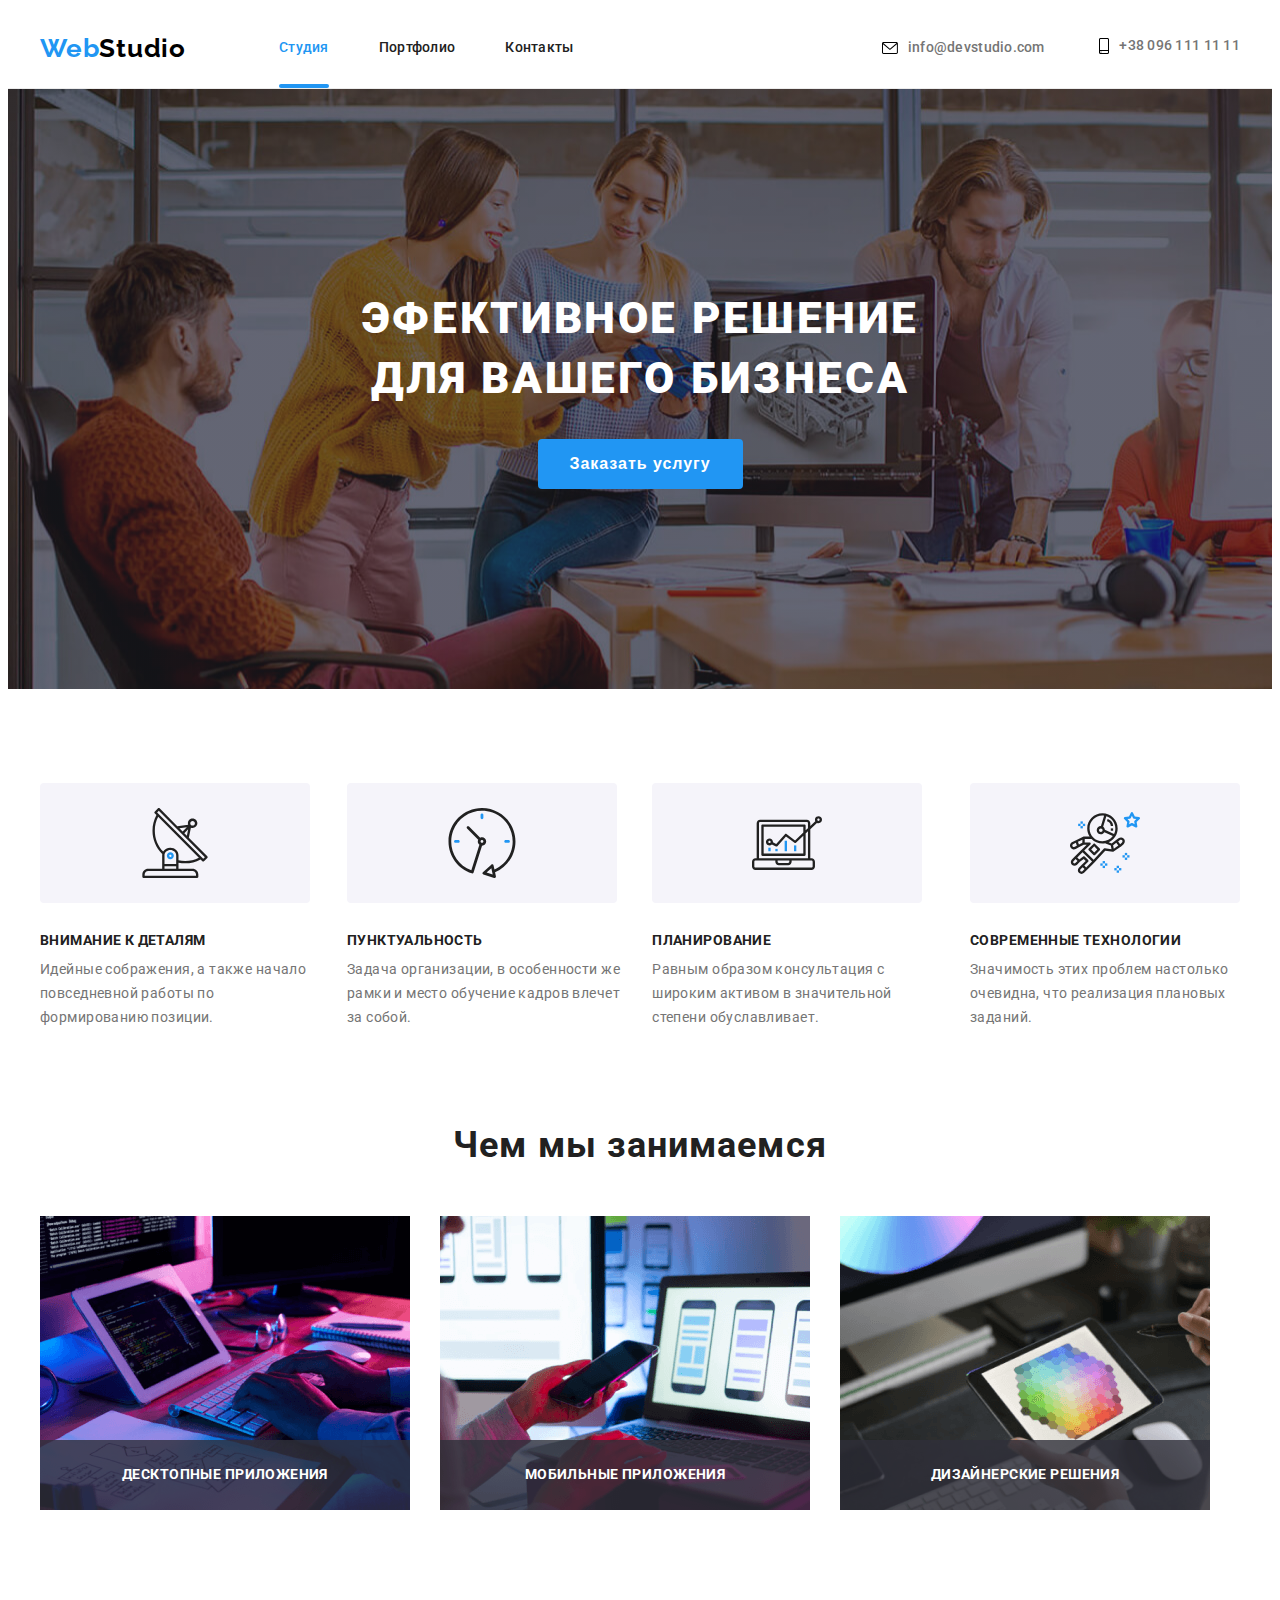
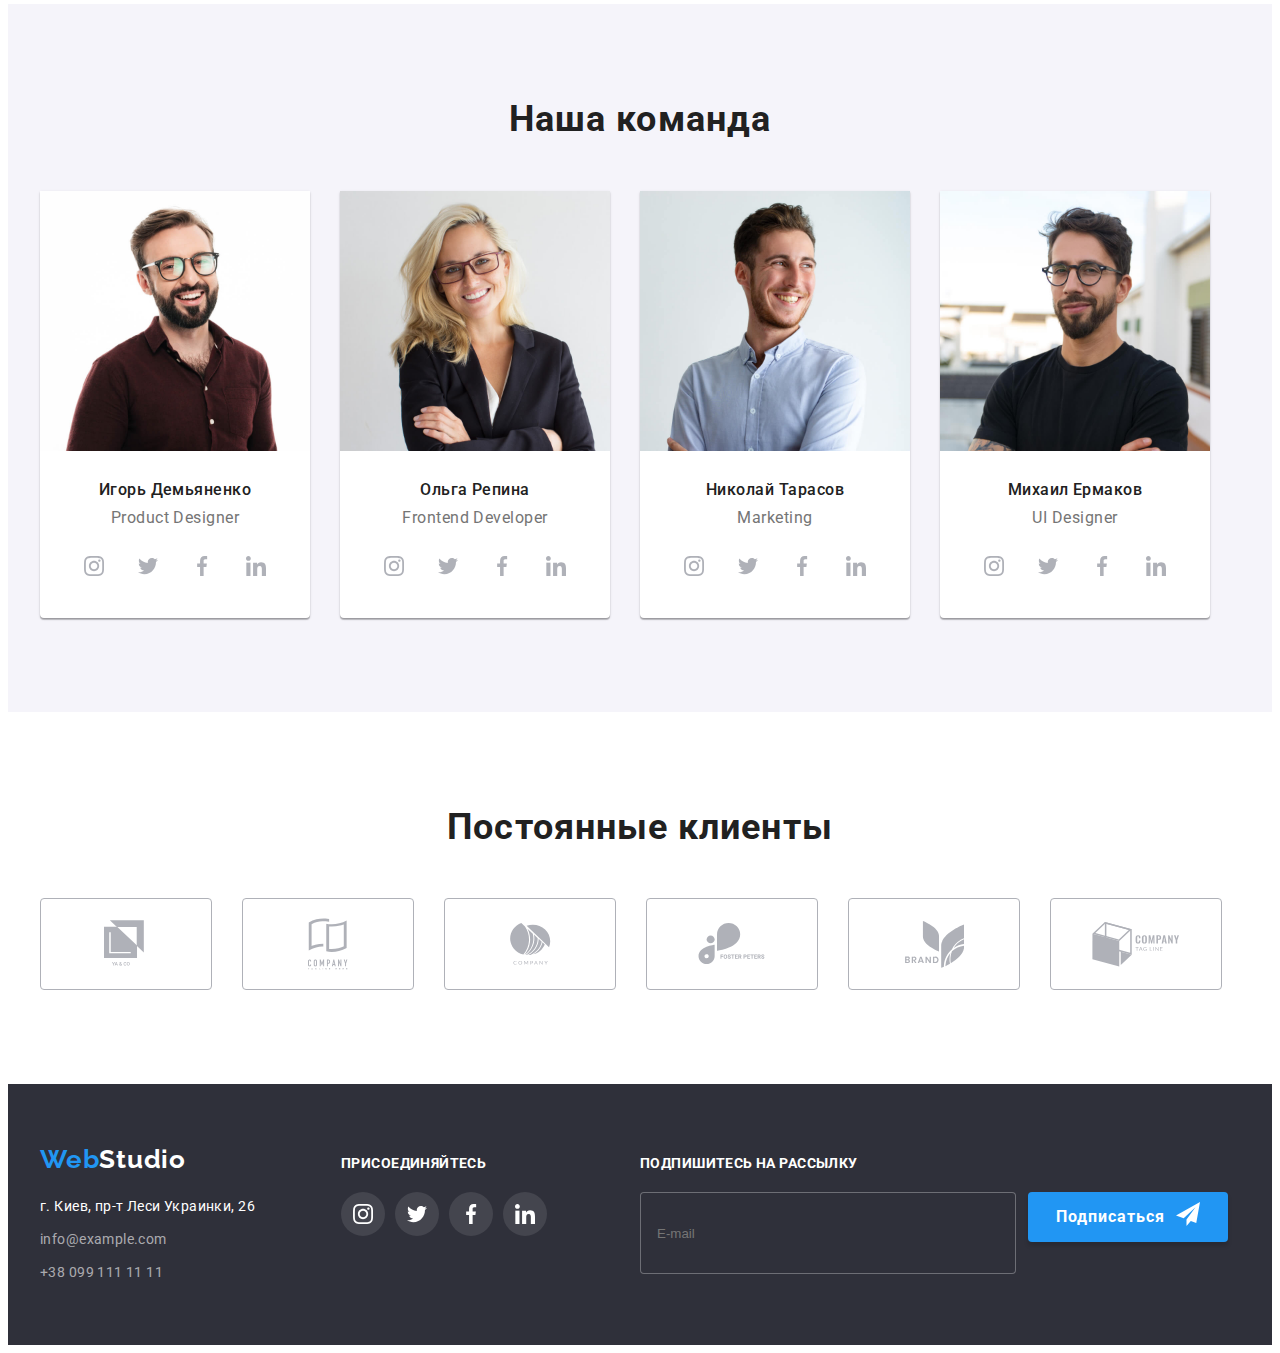
==== index.html @ 90d1495a "hw8" ====
<!DOCTYPE html>
<html lang="ru">
  <head>
    <meta charset="UTF-8" />
    <meta name="viewport" content="width=device-width, initial-scale=1.0" />
    <title>Студия</title>
    <link rel="preconnect" href="https://fonts.gstatic.com" />
    <link
      href="https://fonts.googleapis.com/css2?family=Raleway:wght@700&family=Roboto:wght@400;500;700;900&display=swap"
      rel="stylesheet"
    />
    <link
      rel="stylesheet"
      href="https://cdnjs.cloudflare.com/ajax/libs/modern-normalize/1.0.0/modern-normalize.min.css"
      integrity="sha512-ISS7cAi1PEhQ8jnbJpJZMd29NlhNj4AWYyLOSp2CE/CsHxTCu+r+t0D2yoJudVrd0/8fTVPUVDzY5Tvli75u/g=="
      crossorigin="anonymous"
    />
    <link rel="stylesheet" href="./css/main.min.css" />
  </head>

  <body>
    <!--HEDER-->
    <header class="header">
      <div class="container">
        <nav class="nav">
          <a class="logo link" href="/">
            <span class="logo__title">Web</span>Studio
          </a>
          <ul class="nav__list list">
            <li class="nav__list-item">
              <a class="nav__list-link link current" href="./index.html">
                Студия
              </a>
            </li>
            <li class="nav__list-item">
              <a class="nav__list-link link" href="./portfolio.html">
                Портфолио
              </a>
            </li>
            <li class="nav__list-item">
              <a class="nav__list-link link" href="#"> Контакты </a>
            </li>
          </ul>
          <address class="header__address address">
            <a
              class="header__address-mail link"
              href="mailto:info@devstudio.com"
            >
              <svg class="header__address-mail-icon">
                <use href="./images/sprite.svg#icon-mail"></use>
              </svg>
              info@devstudio.com
            </a>
            <a class="header__address-tel link" href="tel:+380961111111">
              <svg class="header__address-tel-icon">
                <use href="./images/sprite.svg#icon-phone"></use>
              </svg>
              +38 096 111 11 11
            </a>
          </address>
        </nav>
      </div>
    </header>
    <main>
      <!-- HERO -->
      <section class="hero">
        <div class="container">
          <h1 class="hero__title">
            Эфективное решение <br />
            для вашего бизнеса
          </h1>
          <button class="hero__button" type="button" data-modal-open>
            Заказать услугу
          </button>
        </div>
      </section>
      <!-- Features -->
      <section class="features section">
        <div class="container">
          <h2 class="visually-hidden">Особенности</h2>
          <ul class="features__list">
            <li class="features__list-item list">
              <div class="features__block">
                <svg class="features__icon">
                  <use href="./images/sprite.svg#icon-antenna"></use>
                </svg>
              </div>
              <h3 class="features__title title">Внимание к деталям</h3>
              <p class="features__description">
                Идейные сображения, а также начало повседневной работы по
                формированию позиции.
              </p>
            </li>
            <li class="features__list-item list">
              <div class="features__block">
                <svg class="features__icon">
                  <use href="./images/sprite.svg#icon-clock"></use>
                </svg>
              </div>
              <h3 class="features__title title">Пунктуальность</h3>
              <p class="features__description">
                Задача организации, в особенности же рамки и место обучение
                кадров влечет за собой.
              </p>
            </li>
            <li class="features__list-item list">
              <div class="features__block">
                <svg class="features__icon">
                  <use href="./images/sprite.svg#icon-diagram"></use>
                </svg>
              </div>
              <h3 class="features__title title">Планирование</h3>
              <p class="features__description">
                Равным образом консультация с широким активом в значительной
                степени обуславливает.
              </p>
            </li>
            <li class="features__list-item list">
              <div class="features__block">
                <svg class="features__icon">
                  <use href="./images/sprite.svg#icon-astronaut"></use>
                </svg>
              </div>
              <h3 class="features__title title">Современные технологии</h3>
              <p class="features__description">
                Значимость этих проблем настолько очевидна, что реализация
                плановых заданий.
              </p>
            </li>
          </ul>
        </div>
      </section>
      <!-- About -->
      <section class="about">
        <div class="container">
          <h2 class="about__title">Чем мы занимаемся</h2>
          <ul class="about__list">
            <li class="about__list-item list">
              <img
                class="about__item-img"
                src="./images/img-1.png"
                alt="набирает текст руками"
                width="370"
                height="294"
              />
              <div class="about__thumb">
                <p class="about__title-thumb">Десктопные приложения</p>
              </div>
            </li>
            <li class="about__list-item list">
              <img
                class="about__item-img"
                src="./images/img-2.png"
                alt="использует телефон и ноутбук"
                width="370"
                height="294"
              />
              <div class="about__thumb">
                <p class="about__title-thumb">Мобильные приложения</p>
              </div>
            </li>
            <li class="about__list-item list">
              <img
                class="about__item-img"
                src="./images/img-3.png"
                alt="использует планшет"
                width="370"
                height="294"
              />
              <div class="about__thumb">
                <p class="about__title-thumb">Дизайнерские решения</p>
              </div>
            </li>
          </ul>
        </div>
      </section>
      <!-- Team-->
      <section class="team section">
        <div class="container">
          <h2 class="team__title">Наша команда</h2>
          <ul class="team__list">
            <li class="team__list-item list">
              <img
                class="team__item-photo"
                src="./images/img_1.jpg"
                alt="фото Игоря"
                width="270"
                height="260"
              />
              <h3 class="team__subject-name">Игорь Демьяненко</h3>
              <p class="team__desc-prof">Product Designer</p>
              <div class="team__social-list">
                <a href="" class="team__social-link">
                  <svg class="team__social-icon">
                    <use href="./images/sprite.svg#icon-instagram"></use>
                  </svg>
                </a>
                <a href="/" class="team__social-link">
                  <svg class="team__social-icon">
                    <use href="./images/sprite.svg#icon-twitter-1"></use>
                  </svg>
                </a>
                <a href="/" class="team__social-link">
                  <svg class="team__social-icon">
                    <use href="./images/sprite.svg#icon-facebook"></use>
                  </svg>
                </a>
                <a href="/" class="team__social-link">
                  <svg class="team__social-icon">
                    <use href="./images/sprite.svg#icon-linkedin"></use>
                  </svg>
                </a>
              </div>
            </li>
            <li class="team__list-item list">
              <img
                class="team__item-photo"
                src="./images/img_2.jpg"
                alt="фото Ольги"
                width="270"
                height="260"
              />
              <h3 class="team__subject-name">Ольга Репина</h3>
              <p class="team__desc-prof">Frontend Developer</p>
              <div class="team__social-list">
                <a href="" class="team__social-link">
                  <svg class="team__social-icon">
                    <use href="./images/sprite.svg#icon-instagram"></use>
                  </svg>
                </a>
                <a href="/" class="team__social-link">
                  <svg class="team__social-icon">
                    <use href="./images/sprite.svg#icon-twitter-1"></use>
                  </svg>
                </a>
                <a href="/" class="team__social-link">
                  <svg class="team__social-icon">
                    <use href="./images/sprite.svg#icon-facebook"></use>
                  </svg>
                </a>
                <a href="/" class="team__social-link">
                  <svg class="team__social-icon">
                    <use href="./images/sprite.svg#icon-linkedin"></use>
                  </svg>
                </a>
              </div>
            </li>
            <li class="team__list-item list">
              <img
                class="team__item-photo"
                src="./images/img_3.jpg"
                alt="фото Николая"
                width="270"
                height="260"
              />
              <h3 class="team__subject-name">Николай Тарасов</h3>
              <p class="team__desc-prof">Marketing</p>
              <div class="team__social-list">
                <a href="" class="team__social-link">
                  <svg class="team__social-icon">
                    <use href="./images/sprite.svg#icon-instagram"></use>
                  </svg>
                </a>
                <a href="/" class="team__social-link">
                  <svg class="team__social-icon">
                    <use href="./images/sprite.svg#icon-twitter-1"></use>
                  </svg>
                </a>
                <a href="/" class="team__social-link">
                  <svg class="team__social-icon">
                    <use href="./images/sprite.svg#icon-facebook"></use>
                  </svg>
                </a>
                <a href="/" class="team__social-link">
                  <svg class="team__social-icon">
                    <use href="./images/sprite.svg#icon-linkedin"></use>
                  </svg>
                </a>
              </div>
            </li>
            <li class="team__list-item list">
              <img
                class="team__item-photo"
                src="./images/img_4.jpg"
                alt="фото Михаила"
                width="270"
                height="260"
              />
              <h3 class="team__subject-name">Михаил Ермаков</h3>
              <p class="team__desc-prof">UI Designer</p>
              <div class="team__social-list">
                <a href="" class="team__social-link">
                  <svg class="team__social-icon">
                    <use href="./images/sprite.svg#icon-instagram"></use>
                  </svg>
                </a>
                <a href="/" class="team__social-link">
                  <svg class="team__social-icon">
                    <use href="./images/sprite.svg#icon-twitter-1"></use>
                  </svg>
                </a>
                <a href="/" class="team__social-link">
                  <svg class="team__social-icon">
                    <use href="./images/sprite.svg#icon-facebook"></use>
                  </svg>
                </a>
                <a href="/" class="team__social-link">
                  <svg class="team__social-icon">
                    <use href="./images/sprite.svg#icon-linkedin"></use>
                  </svg>
                </a>
              </div>
            </li>
          </ul>
        </div>
      </section>
      <section class="clients section">
        <div class="container">
          <h2 class="clients__title">Постоянные клиенты</h2>
          <ul class="clients__list list">
            <li class="clients__list-item">
              <a href="" class="clients__item-link">
                <svg class="clients__item-icon" width="44" height="49">
                  <use href="./images/sprite.svg#icon-logo1"></use>
                </svg>
              </a>
            </li>
            <li class="clients__list-item">
              <a href="" class="clients__item-link">
                <svg class="clients__item-icon" width="40" height="52">
                  <use href="./images/sprite.svg#icon-logo2"></use>
                </svg>
              </a>
            </li>
            <li class="clients__list-item">
              <a href="" class="clients__item-link">
                <svg class="clients__item-icon" width="41" height="42">
                  <use href="./images/sprite.svg#icon-logo3"></use>
                </svg>
              </a>
            </li>
            <li class="clients__list-item">
              <a href="" class="clients__item-link">
                <svg class="clients__item-icon" width="68" height="42">
                  <use href="./images/sprite.svg#icon-logo4"></use>
                </svg>
              </a>
            </li>
            <li class="clients__list-item">
              <a href="" class="clients__item-link">
                <svg class="clients__item-icon" width="59" height="47">
                  <use href="./images/sprite.svg#icon-logo5"></use>
                </svg>
              </a>
            </li>
            <li class="clients__list-item">
              <a href="" class="clients__item-link">
                <svg class="clients__item-icon" width="88" height="45">
                  <use href="./images/sprite.svg#icon-logo6"></use>
                </svg>
              </a>
            </li>
          </ul>
        </div>
      </section>
    </main>
    <!-- Подвал -->
    <footer class="footer">
      <div class="footer__box container">
        <ul class="footer__items list">
          <li class="footer__list-logo">
            <a class="footer__logo link" href="/">
              <span class="logo__title">Web</span
              ><span class="logo__page-footer">Studio</span>
            </a>
          </li>
          <li class="footer__list-item">
            <a
              class="footer__list-link link"
              href="https://goo.gl/maps/4xC9B9E7DNerQpAo9"
              >г. Киев, пр-т Леси Украинки, 26</a
            >
          </li>
          <li class="footer__list-item">
            <a class="footer__link link" href="mailto:info@example.com">
              info@example.com
            </a>
          </li>
          <li class="footer__list-item">
            <a class="footer__link link" href="tel:+380991111111">
              +38 099 111 11 11
            </a>
          </li>
        </ul>
        <div class="footer__box--right">
          <b class="footer__title">Присоединяйтесь</b>
          <ul class="footer__social-list list">
            <li class="footer__social-item">
              <a href="" class="footer__social-link">
                <svg class="footer__social-icon">
                  <use href="./images/sprite.svg#icon-instagram"></use>
                </svg>
              </a>
            </li>
            <li class="footer__social-item">
              <a href="" class="footer__social-link">
                <svg class="footer__social-icon">
                  <use href="./images/sprite.svg#icon-twitter-1"></use>
                </svg>
              </a>
            </li>
            <li class="footer__social-item">
              <a href="" class="footer__social-link">
                <svg class="footer__social-icon">
                  <use href="./images/sprite.svg#icon-facebook"></use>
                </svg>
              </a>
            </li>
            <li class="footer__social-item">
              <a href="" class="footer__social-link">
                <svg class="footer__social-icon">
                  <use href="./images/sprite.svg#icon-linkedin"></use>
                </svg>
              </a>
            </li>
          </ul>
        </div>
        <div class="footer__box--right">
          <b class="footer__title">Подпишитесь на рассылку</b>
          <form class="footer__social-form" action="#">
            <input
              class="footer__social-input"
              type="email"
              name="user-subscribe"
              placeholder="E-mail"
            />
            <button class="footer__social-btn" type="submit">
              Подписаться
              <svg class="footer__icon-button" width="24px" height="24px">
                <use href="./images/sprite.svg#icon-send"></use>
              </svg>
            </button>
          </form>
        </div>
      </div>
    </footer>

    <div class="backdrop is-hidden" data-modal>
      <div class="modal">
        <button class="modal__button" data-modal-close>
          <svg class="modal__button-icon" width="11" height="11">
            <use href="./images/sprite.svg#icon-close-button"></use>
          </svg>
        </button>
        <p class="modal__title">Оставьте свои данные, мы вам перезвоним</p>
        <form action="#" class="modal__form">
          <label class="modal__form-label" for="user-name"
            ><span class="modal__form-subject">Имя</span>
            <span class="modal__form-wrapper">
              <input
                class="modal__form-input"
                type="text"
                name="user-name"
                id="user-name"
              />
              <svg class="modal__icon-input" width="18" height="18">
                <use href="./images/sprite.svg#icon-user"></use>
              </svg>
            </span>
          </label>
          <label class="modal__form-label" for="user-tel">
            <span class="modal__form-subject">Телефон</span>
            <span class="modal__form-wrapper">
              <input
                class="modal__form-input"
                type="tel"
                name="user-tel"
                id="user-tel"
              />
              <svg class="modal__icon-input" width="18" height="18">
                <use href="./images/sprite.svg#icon-tel"></use>
              </svg>
            </span>
          </label>
          <label class="modal__form-label" for="user-email">
            <span class="modal__form-subject">Почта</span>
            <span class="modal__form-wrapper">
              <input
                class="modal__form-input"
                type="email"
                name="user-email"
                id="user-email"
              />
              <svg class="modal__icon-input" width="18" height="18">
                <use href="./images/sprite.svg#icon-email"></use>
              </svg>
            </span>
          </label>
          <label class="modal__label-placeholder" for="user-message">
            <span class="modal__label-subject">Комментарий</span>
            <textarea
              class="modal__label-message"
              name="user-message"
              placeholder="Введите текст"
              id="user-message"
            ></textarea>
          </label>
          <input
            class="modal__checkbox visually-hidden"
            type="checkbox"
            name="user-policy"
            value="accept-policy"
            id="user-policy"
          />
          <label class="modal__checkbox-label" for="user-policy">
            <span class="modal__checkbox-subject"
              >Соглашаюсь с рассылкой и принимаю
              <a class="modal__checkbox-link" href="#"
                >Условия договора</a
              ></span
            >
          </label>
          <button class="modal__form-button" type="submit">Отправить</button>
        </form>
      </div>
    </div>

    <script src="./js/modal.js"></script>
  </body>
</html>
---- css/main.min.css ----
.visually-hidden{position:absolute;width:1px;height:1px;margin:-1px;border:0;padding:0;white-space:nowrap;clip-path:inset(100%);clip:rect(0 0 0 0);overflow:hidden}:root{--main-font: "Roboto", sans-serif;--secondary-font: "Raleway", sans-serif;--accent-color: #2196f3;--white-text-color: #ffffff;--primary-text-color: #757575;--title-text-color: #212121;--hero-background-color: #2f303a;--footer-background-color: #2f303a;--primary-background-color: #ffffff;--secondary-background-color: #f5f4fa;--timing-fn: 250ms cubic-bezier(0.4, 0, 0.2, 1)}body{font-family:var(--main-font);font-weight:400;letter-spacing:0.03em;background-color:var(--primary-background-color)}.title{font-family:var(--main-font);font-weight:700;font-size:14px;line-height:1.14;letter-spacing:0.03em;text-transform:uppercase;color:var(--title-text-color)}.list{list-style-type:none}.link{text-decoration:none}.current{color:var(--accent-color)}h1,h2,h3,h4,h5,h6{margin:0}ul,ol{margin:0;padding:0}p{margin:0}img{display:block;max-width:100%;height:auto}.address{font-style:normal}.container{width:1200px;padding:0 15px;margin:0 auto}.section{padding-top:94px;padding-bottom:94px}.header{border-bottom:1px solid #ececec}.header__address{display:block;margin-left:auto}.header__address-mail-icon{width:16px;height:12px;margin-right:10px}.header__address-tel-icon{width:10px;height:16px;margin-right:10px}.header__address-mail,.header__address-tel{font-weight:500;font-size:14px;line-height:1.14;letter-spacing:0.02em;color:var(--primary-text-color);transition:var(--timing-fn)}.header__address-mail:hover,.header__address-mail:focus,.header__address-mail:hover,.header__address-mail:focus,.header__address-tel:hover,.header__address-tel:focus,.header__address-tel:hover,.header__address-tel:focus{color:var(--accent-color)}.header__address-mail:hover,.header__address-mail:focus,.header__address-mail:hover,.header__address-mail:focus,.header__address-tel:hover,.header__address-tel:focus,.header__address-tel:hover,.header__address-tel:focus{fill:var(--accent-color)}.header__address-mail{margin-right:50px;display:inline-flex;align-items:center}.header__address-tel{display:inline-flex;align-items:center}.nav{display:flex;align-items:center}.nav__list{display:flex}.nav__list-item:not(:last-child){margin-right:50px}.nav__list-link.current{color:var(--accent-color)}.nav__list-link.current::after{content:"";position:absolute;left:0;bottom:0;display:block;width:100%;height:4px;color:var(--accent-color);background-color:var(--accent-color);border-radius:2px;opacity:1;transition:var(--timing-fn)}.nav__list-link{display:block;position:relative;font-weight:500;font-size:14px;line-height:1.14;letter-spacing:0.02em;padding-top:32px;padding-bottom:32px;color:var(--title-text-color);transition:var(--timing-fn)}.nav__list-link:hover,.nav__list-link:focus{color:var(--accent-color)}.logo{display:block;margin-right:93px;font-family:var(--secondary-font);font-weight:700;font-size:26px;line-height:1.19;letter-spacing:0.03em;color:#000000}.logo__title{color:var(--accent-color)}.logo__page-footer{color:var(--white-text-color)}.hero{display:flex;align-items:center;text-align:center;flex-direction:column;background-color:var(--hero-background-color);background-image:linear-gradient(rgba(47,48,58,0.4), rgba(47,48,58,0.4)),url("../images/bg.jpg");background-repeat:no-repeat;background-size:cover}.hero__title{font-weight:900;font-size:44px;line-height:1.36;text-align:center;letter-spacing:0.06em;text-transform:uppercase;color:var(--white-text-color);margin-top:200px;margin-bottom:30px}.hero__button{border:none;border-radius:4px;font-weight:700;font-size:16px;line-height:1.87;letter-spacing:0.06em;color:var(--white-text-color);background-color:var(--accent-color);padding:10px 32px;margin-bottom:200px;cursor:pointer}.features__list{display:flex}.features__list-item:not(:last-child){margin-right:30px}.features__title{margin-bottom:10px}.features__block{display:flex;background-color:var(--secondary-background-color);align-items:center;justify-content:center;width:270px;height:120px;border-radius:4px;margin-bottom:30px}.features__icon{width:70px;height:70px}.features__description{min-width:270px;font-weight:400;font-size:14px;line-height:1.71;letter-spacing:0.03em;color:var(--primary-text-color)}.about{padding-bottom:94px}.about__title{font-family:var(--main-font);font-weight:700;font-size:36px;line-height:1.17;text-align:center;letter-spacing:0.03em;color:var(--title-text-color);margin-bottom:50px}.about__list{display:flex}.about__list-item{position:relative}.about__list-item:not(:last-child){margin-right:30px}.about__thumb{content:"";position:absolute;width:370px;height:70px;bottom:0;background-color:rgba(47,48,58,0.8)}.about__title-thumb{font-family:Roboto;font-weight:700;font-size:14px;line-height:1.14;text-align:center;letter-spacing:0.03em;text-transform:uppercase;color:#ffffff;padding:27px 82px}.team{background-color:#f5f4fa}.team__title{font-family:var(--main-font);font-weight:700;font-size:36px;line-height:1.17;text-align:center;letter-spacing:0.03em;color:#212121;margin-bottom:50px}.team__list{display:flex}.team__list-item{box-shadow:0px 1px 3px rgba(0,0,0,0.12),0px 1px 1px rgba(0,0,0,0.14),0px 2px 1px rgba(0,0,0,0.2);border-radius:0px 0px 4px 4px;background-color:#fff}.team__list-item:not(:last-child){margin-right:30px}.team__item-photo{margin-bottom:30px}.team__subject-name{font-family:var(--main-font);font-weight:500;font-size:16px;line-height:1.18;text-align:center;letter-spacing:0.03em;color:var(--title-text-color);margin-bottom:10px}.team__desc-prof{font-family:var(--main-font);font-weight:normal;font-size:16px;line-height:1.18;text-align:center;letter-spacing:0.03em;color:var(--primary-text-color);margin-bottom:16px}.team__social-list{display:flex;justify-content:center;margin:0 32px 30px 32px}.team__social-link{display:flex;justify-content:center;align-items:center;width:44px;height:44px;border-radius:50%;transition:var(--timing-fn)}.team__social-link:not(:last-child){margin-right:10px}.team__social-link:hover .team__social-icon,.team__social-link:focus .team__social-icon{fill:#fff}.team__social-link:hover,.team__social-link:focus{background-color:var(--accent-color)}.team__social-icon{fill:#afb1b8;width:20px;height:20px;transition:var(--timing-fn)}.clients__title{font-family:var(--main-font);font-weight:700;font-size:36px;line-height:1.17;text-align:center;letter-spacing:0.03em;color:#212121;margin-bottom:50px}.clients__list{display:flex}.clients__list-item:not(:last-child){margin-right:30px}.clients__item-link{display:flex;justify-content:center;align-items:center;width:170px;height:90px;border:1px solid #afb1b8;border-radius:4px;transition:var(--timing-fn)}.clients__item-link:hover{border-color:var(--accent-color)}.clients__item-link:hover .clients__item-icon,.clients__item-link:focus .clients__item-icon{fill:var(--accent-color)}.clients__item-icon{fill:#afb1b8;transition:var(--timing-fn)}.footer{padding-top:60px;padding-bottom:60px;background-color:var(--footer-background-color)}.footer__box{display:flex;align-items:baseline}.footer__items{width:231px;margin-right:70px}.footer__list-logo{margin-bottom:20px}.footer__list-item:not(:last-child){margin-bottom:9px}.footer__link{font-family:var(--main-font);font-size:14px;line-height:1.71;letter-spacing:0.03em;color:rgba(255,255,255,0.6)}.footer__logo{font-family:var(--secondary-font);font-weight:700;font-size:26px;line-height:1.19;letter-spacing:0.03em}.footer__list-link{font-family:var(--main-font);font-style:normal;font-weight:normal;font-size:14px;line-height:1.71;letter-spacing:0.03em;color:var(--white-text-color)}.footer__title{font-family:var(--main-font);font-weight:700;font-size:14px;line-height:1.14;letter-spacing:0.03em;text-transform:uppercase;color:#ffffff}.footer__social-list{display:flex;justify-content:center;margin-top:20px}.footer__social-link{display:flex;justify-content:center;align-items:center;width:44px;height:44px;background-color:rgba(255,255,255,0.1);border-radius:50%;transition:var(--timing-fn)}.footer__social-link:hover,.footer__social-link:focus{background-color:var(--accent-color)}.footer__social-icon{width:20px;height:20px;fill:#fff}.footer__social-item:not(:last-child){margin-right:10px}.footer__box--right:not(:last-child){margin-right:93px}.footer__social-form{display:flex;margin-top:20px}.footer__social-input{width:358px;height:50px;border:1px solid rgba(255,255,255,0.3);border-radius:4px;background-color:#2f303a;padding:15px 0px 15px 16px;color:#fff;margin-right:12px;transition:var(--timing-fn)}.footer__icon-button{width:24px;height:24px}.footer__social-btn{display:inline-flex;justify-content:space-between;width:200px;height:50px;font-family:var(--main-font);font-weight:700;font-size:16px;line-height:1.87;letter-spacing:0.06em;background-color:var(--accent-color);box-shadow:0px 4px 4px rgba(0,0,0,0.15);border-radius:4px;border:none;color:#fff;padding:10px 28px;cursor:pointer}.backdrop{position:fixed;top:0;left:0;width:100%;height:100%;background-color:rgba(0,0,0,0.2);opacity:1;z-index:1;visibility:visible}.backdrop.is-hidden{visibility:hidden;opacity:0;pointer-events:none}.modal{position:relative;width:528px;padding:40px;background-color:#fff;top:50%;left:50%;z-index:2;transform:translate(-50%, -50%);transition:var(--timing-fn) 250ms}.modal__title{font-family:var(--main-font);font-weight:700;font-size:20px;line-height:1.15;text-align:center;letter-spacing:0.03em;color:#212121;margin-bottom:12px}.modal__button{position:absolute;width:30px;height:30px;top:8px;right:6px;border-radius:50%;cursor:pointer;background-color:#ffffff;border:1px solid rgba(0,0,0,0.1)}.modal__button:hover .modal__button-icon,.modal__button:focus .modal__button-icon{fill:var(--accent-color)}.modal__label-subject{font-family:var(--main-font);font-weight:400;font-size:12px;line-height:1.16;letter-spacing:0.01em;color:var(--primary-text-color)}.modal__subject-checkbox{font-family:var(--main-font);font-weight:400;font-size:14px;line-height:1.71;letter-spacing:0.03em;color:var(--primary-text-color);margin-left:7px}.modal__form{display:flex;flex-direction:column}.modal__form-label{margin-bottom:10px}.modal__form-subject{font-family:var(--main-font);font-weight:normal;font-size:12px;line-height:1.16;letter-spacing:0.01em;color:#757575}.modal__label-placeholder{margin-bottom:20px}.modal__form-input{width:100%;height:40px;border:1px solid rgba(33,33,33,0.2);border-radius:4px;padding-left:42px;transition:var(--timing-fn)}.modal__form-input:focus{outline:none;border-color:var(--accent-color)}.modal__form-input:focus+.modal__icon-input{fill:var(--accent-color)}.modal__form-wrapper{position:relative;display:block;margin-top:4px}.modal__icon-input{position:absolute;top:50%;left:12px;transform:translateY(-50%);transition:fill var(--timing-fn)}.modal__label-message{width:100%;height:120px;border:1px solid rgba(33,33,33,0.2);border-radius:4px;padding:12px 16px;margin-top:4px;resize:none;transition:var(--timing-fn)}.modal__label-message::placeholder{font-family:var(--main-font);font-weight:400;font-size:14px;line-height:1.14;letter-spacing:0.01em;color:rgba(117,117,117,0.5)}.modal__label-message::placeholder:focus{outline:none;border-color:var(--accent-color)}.modal__checkbox-label{display:flex;align-items:center;margin-bottom:30px}.modal__checkbox-label::before{content:"";display:inline-block;width:16px;height:15px;border:1px solid black}.modal__checkbox:checked+.modal__checkbox-label::before{background-image:url(../images/iconcheck.svg);background-repeat:no-repeat;background-size:cover;border:none}.modal__form-button{display:block;width:200px;height:50px;font-family:var(--main-font);font-weight:700;font-size:16px;line-height:1.87;letter-spacing:0.06em;color:#ffffff;background-color:#188ce8;box-shadow:0px 4px 4px rgba(0,0,0,0.15);border-radius:4px;border:none;margin:0 auto;cursor:pointer}.modal__checkbox-subject{font-family:var(--main-font);font-weight:400;font-size:14px;line-height:1.71;letter-spacing:0.03em;color:var(--primary-text-color);margin-left:7px}.modal__checkbox-link{font-family:var(--main-font);font-weight:400;font-size:14px;line-height:1.71;letter-spacing:0.03em;color:#2196f3;text-decoration-skip-ink:none}
/*# sourceMappingURL=main.min.css.map */
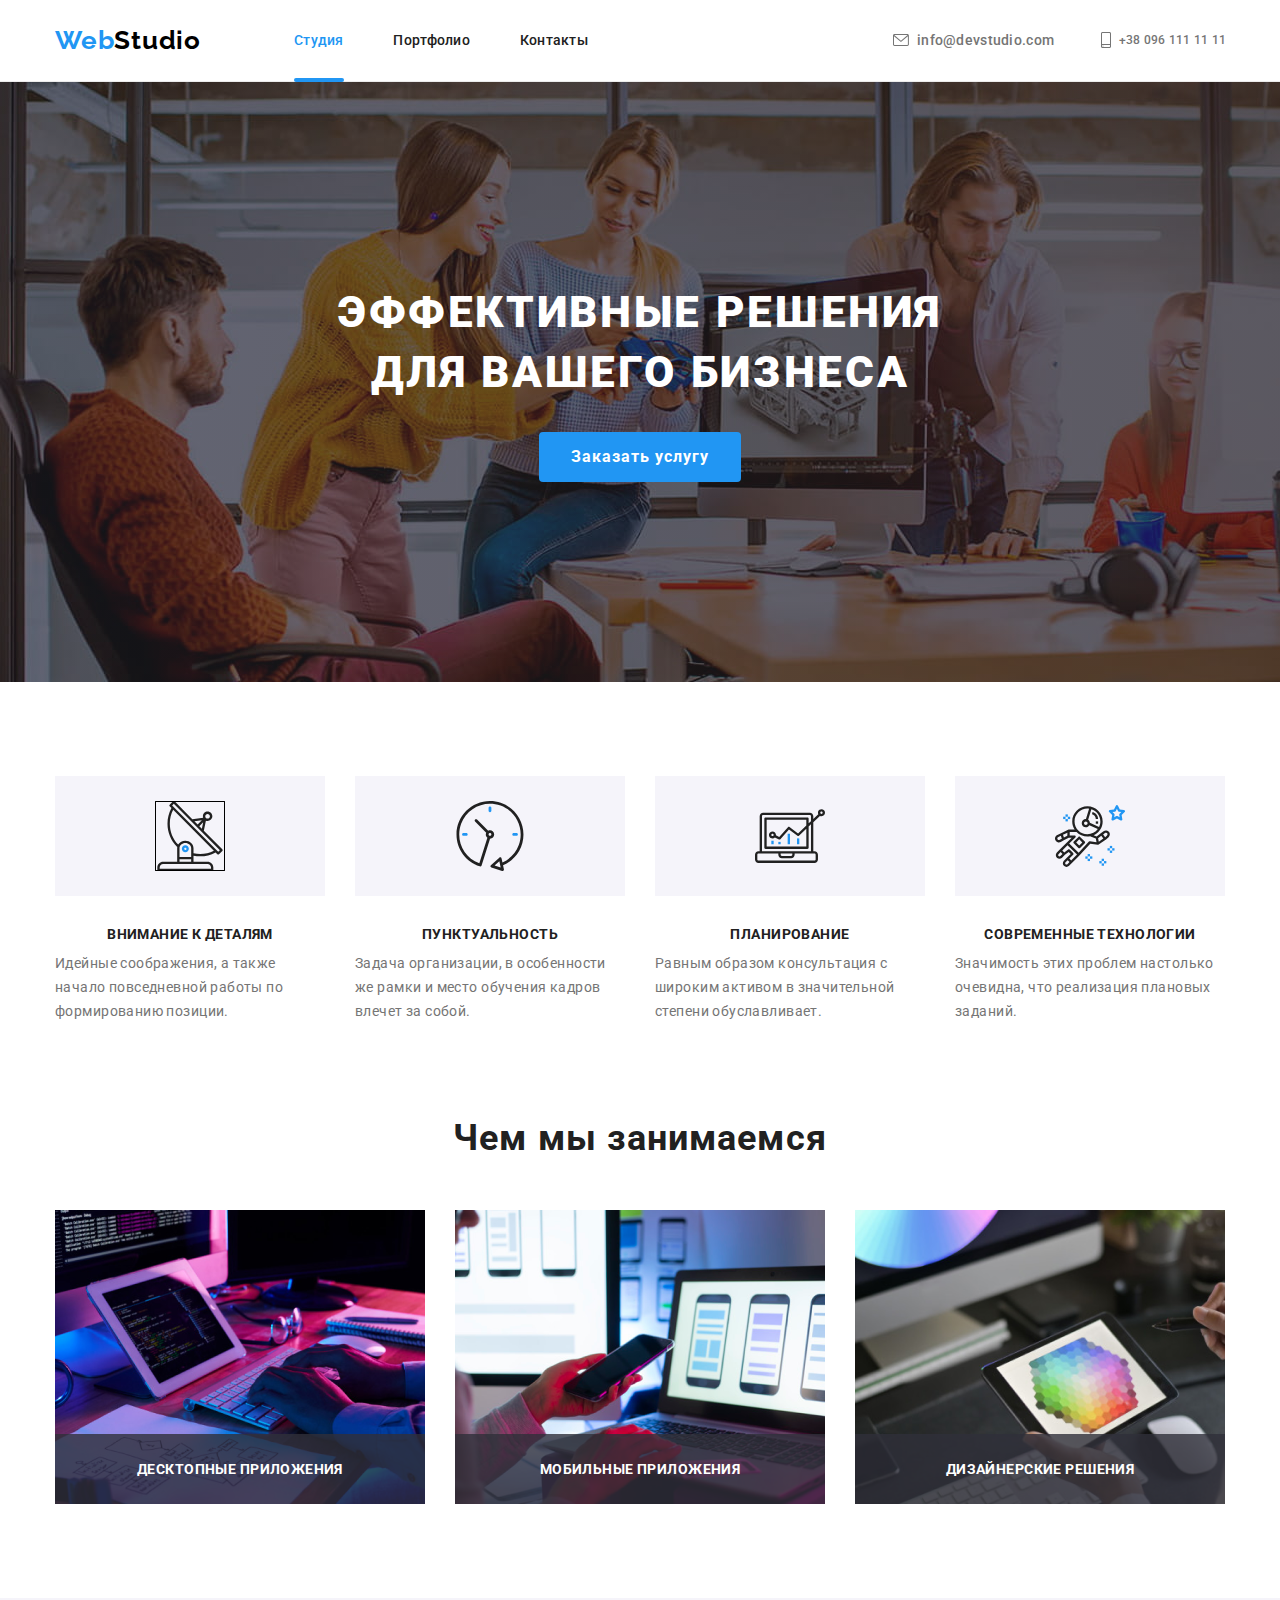
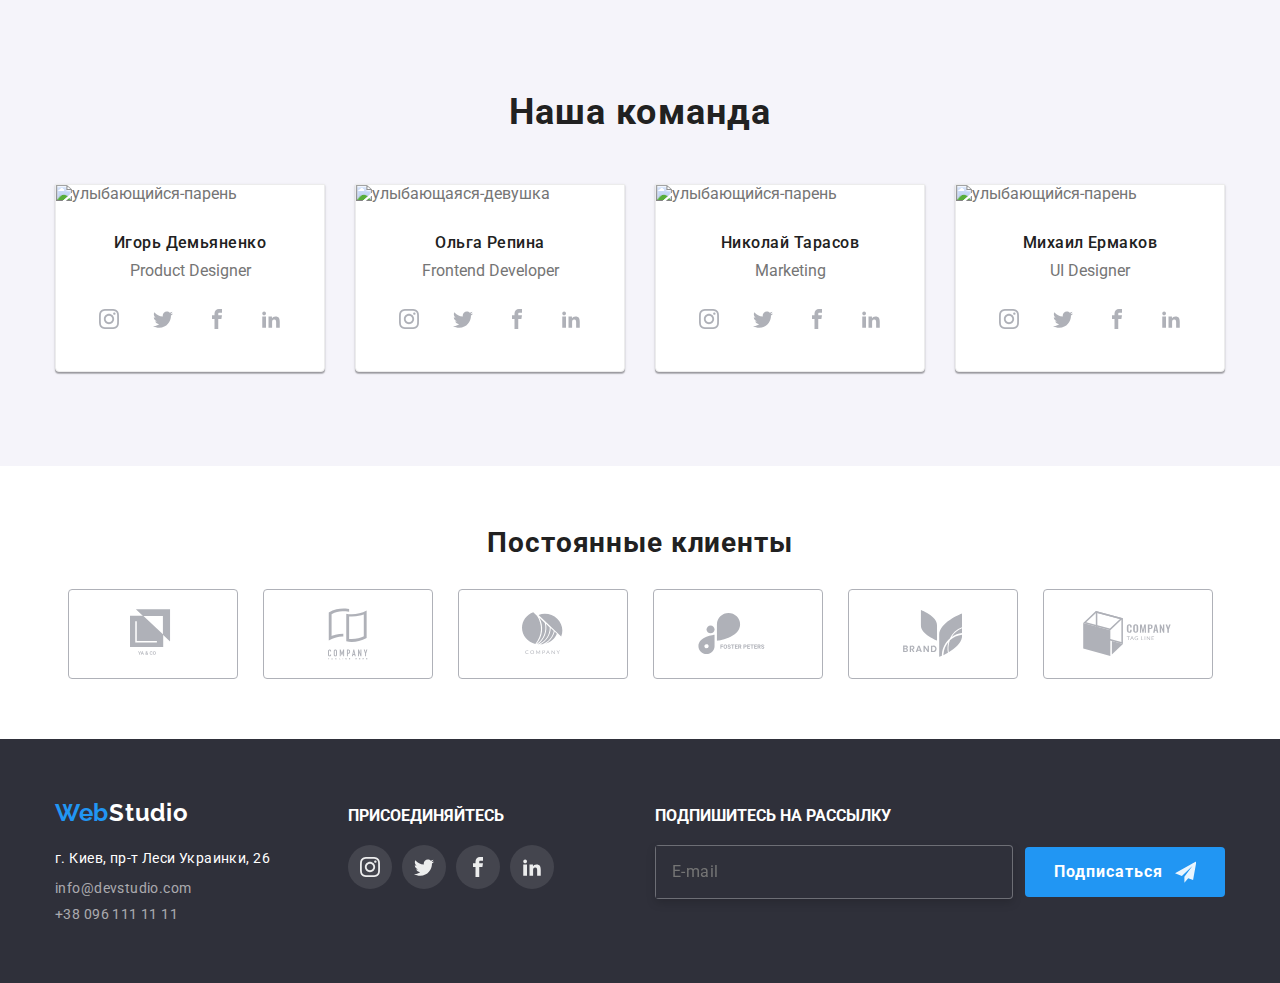
==== commit 29698442: "hw8" ====
--- a/index.html
+++ b/index.html
@@ -3,126 +3,208 @@
   <head>
     <meta charset="UTF-8" />
     <meta name="viewport" content="width=device-width, initial-scale=1.0" />
-    <title>Студия</title>
+
+    <title>WebStudio</title>
     <link rel="preconnect" href="https://fonts.gstatic.com" />
+    <link
+      rel="stylesheet"
+      href="https://cdnjs.cloudflare.com/ajax/libs/modern-normalize/1.0.0/modern-normalize.min.css"
+    />
     <link
       href="https://fonts.googleapis.com/css2?family=Raleway:wght@700&family=Roboto:wght@400;500;700;900&display=swap"
       rel="stylesheet"
     />
-    <link
-      rel="stylesheet"
-      href="https://cdnjs.cloudflare.com/ajax/libs/modern-normalize/1.0.0/modern-normalize.min.css"
-      integrity="sha512-ISS7cAi1PEhQ8jnbJpJZMd29NlhNj4AWYyLOSp2CE/CsHxTCu+r+t0D2yoJudVrd0/8fTVPUVDzY5Tvli75u/g=="
-      crossorigin="anonymous"
-    />
+
     <link rel="stylesheet" href="./css/main.min.css" />
+    <style>
+      ul {
+        list-style: none;
+      }
+    </style>
   </head>
 
-  <body>
-    <!--HEDER-->
+  <body class="body">
+    <!-- Head of site  -->
     <header class="header">
       <div class="container">
-        <nav class="nav">
-          <a class="logo link" href="/">
-            <span class="logo__title">Web</span>Studio
-          </a>
-          <ul class="nav__list list">
-            <li class="nav__list-item">
-              <a class="nav__list-link link current" href="./index.html">
-                Студия
-              </a>
-            </li>
-            <li class="nav__list-item">
-              <a class="nav__list-link link" href="./portfolio.html">
-                Портфолио
-              </a>
-            </li>
-            <li class="nav__list-item">
-              <a class="nav__list-link link" href="#"> Контакты </a>
-            </li>
-          </ul>
-          <address class="header__address address">
-            <a
-              class="header__address-mail link"
-              href="mailto:info@devstudio.com"
+        <div class="rubric">
+          <nav class="navigation">
+            <a class="logo" href="/index.html"
+              ><span class="logo-accent">Web</span>Studio
+            </a>
+
+            <button
+              class="menu-button is-open"
+              type="button"
+              aria-controls="menu-container"
+              aria-expanded="false"
+              data-menu-button
             >
-              <svg class="header__address-mail-icon">
-                <use href="./images/sprite.svg#icon-mail"></use>
+              <svg class="" width="40px" height="40px">
+                aria-label="переключатель меню"
+                <use
+                  class="icon-evenodd"
+                  href="./images/icons/sprite.svg#icon-evenodd"
+                ></use>
+                <use
+                  class="icon-cross"
+                  href="./images/icons/sprite.svg#icon-cross"
+                ></use>
               </svg>
-              info@devstudio.com
-            </a>
-            <a class="header__address-tel link" href="tel:+380961111111">
-              <svg class="header__address-tel-icon">
-                <use href="./images/sprite.svg#icon-phone"></use>
-              </svg>
-              +38 096 111 11 11
-            </a>
+            </button>
+
+            <div class="menu-container" id="menu-container" data-menu>
+              <ul class="nav-burger">
+                <li class="nav-burger-list-item">
+                  <a class="nav-burger-list-link current" href="./index.html"
+                    >Студия</a
+                  >
+                </li>
+
+                <li class="nav-burger-list-item">
+                  <a class="nav-burger-list-link" href="./portfolio.html"
+                    >Портфолио</a
+                  >
+                </li>
+
+                <li class="nav-burger-list-item">
+                  <a class="nav-burger-list-link" href="">Контакты</a>
+                </li>
+              </ul>
+              <ul class="address-burger">
+                <li class="address-burger-list">
+                  <a
+                    class="address-burger-mail"
+                    href="mailto:info@devstudio.com"
+                  >
+                    <svg class="icon-envelope" width="17px" height="17px">
+                      <use href="./images/icons/sprite.svg#icon-envelope"></use>
+                    </svg>
+                    info@devstudio.com
+                  </a>
+                </li>
+
+                <li class="address-burger-list">
+                  <a class="address-burger-tel" href="tel:+380961111111">
+                    <svg class="icon-smartphone" width="16px" height="18px">
+                      <use
+                        href="./images/icons/sprite.svg#icon-smartphone"
+                      ></use>
+                    </svg>
+                    +38 096 111 11 11
+                  </a>
+                </li>
+              </ul>
+            </div>
+
+            <ul class="navigation-list">
+              <li class="navigation-list-item">
+                <a class="navigation-list-link current" href="./index.html"
+                  >Студия</a
+                >
+              </li>
+
+              <li class="navigation-list-item">
+                <a class="navigation-list-link" href="./portfolio.html"
+                  >Портфолио</a
+                >
+              </li>
+
+              <li class="navigation-list-item">
+                <a class="navigation-list-link" href="">Контакты</a>
+              </li>
+            </ul>
+          </nav>
+
+          <address class="address">
+            <ul class="address-cont">
+              <li class="address-list">
+                <a class="address-mail" href="mailto:info@devstudio.com">
+                  <svg class="icon-envelope" width="17px" height="17px">
+                    <use href="./images/icons/sprite.svg#icon-envelope"></use>
+                  </svg>
+                  info@devstudio.com
+                </a>
+              </li>
+
+              <li class="address-list">
+                <a class="address-tel" href="tel:+380961111111">
+                  <svg class="icon-smartphone" width="16px" height="18px">
+                    <use href="./images/icons/sprite.svg#icon-smartphone"></use>
+                  </svg>
+                  +38 096 111 11 11
+                </a>
+              </li>
+            </ul>
           </address>
-        </nav>
+        </div>
       </div>
     </header>
+
     <main>
-      <!-- HERO -->
+      <!-- Hero -->
       <section class="hero">
-        <div class="container">
-          <h1 class="hero__title">
-            Эфективное решение <br />
-            для вашего бизнеса
+        <div>
+          <h1 class="hero-title">
+            Эффективные решения<br />для вашего бизнеса
           </h1>
-          <button class="hero__button" type="button" data-modal-open>
+          <button class="modal-btn" type="button" data-modal-open>
             Заказать услугу
           </button>
         </div>
       </section>
-      <!-- Features -->
-      <section class="features section">
+
+      <section class="features">
         <div class="container">
-          <h2 class="visually-hidden">Особенности</h2>
-          <ul class="features__list">
-            <li class="features__list-item list">
-              <div class="features__block">
-                <svg class="features__icon">
-                  <use href="./images/sprite.svg#icon-antenna"></use>
-                </svg>
-              </div>
-              <h3 class="features__title title">Внимание к деталям</h3>
-              <p class="features__description">
-                Идейные сображения, а также начало повседневной работы по
+          <h2 class="visually-hidden">Soft Skills</h2>
+          <ul class="features-list">
+            <li class="features-list-item">
+              <div class="icons-features">
+                <svg width="70px" height="70px">
+                  <use href="./images/icons/sprite.svg#icon-antenna"></use>
+                </svg>
+              </div>
+              <h3 class="features-list-title">ВНИМАНИЕ К ДЕТАЛЯМ</h3>
+              <p>
+                Идейные соображения, а также начало повседневной работы по
                 формированию позиции.
               </p>
             </li>
-            <li class="features__list-item list">
-              <div class="features__block">
-                <svg class="features__icon">
-                  <use href="./images/sprite.svg#icon-clock"></use>
-                </svg>
-              </div>
-              <h3 class="features__title title">Пунктуальность</h3>
-              <p class="features__description">
-                Задача организации, в особенности же рамки и место обучение
+
+            <li class="features-list-item">
+              <div class="icons-features">
+                <svg width="70px" height="70px">
+                  <use href="./images/icons/sprite.svg#icon-clock"></use>
+                </svg>
+              </div>
+              <h3 class="features-list-title">ПУНКТУАЛЬНОСТЬ</h3>
+              <p>
+                Задача организации, в особенности же рамки и место обучения
                 кадров влечет за собой.
               </p>
             </li>
-            <li class="features__list-item list">
-              <div class="features__block">
-                <svg class="features__icon">
-                  <use href="./images/sprite.svg#icon-diagram"></use>
-                </svg>
-              </div>
-              <h3 class="features__title title">Планирование</h3>
-              <p class="features__description">
+
+            <li class="features-list-item">
+              <div class="icons-features">
+                <svg width="70px" height="70px">
+                  <use href="./images/icons/sprite.svg#icon-diagram"></use>
+                </svg>
+              </div>
+              <h3 class="features-list-title">ПЛАНИРОВАНИЕ</h3>
+              <p>
                 Равным образом консультация с широким активом в значительной
                 степени обуславливает.
               </p>
             </li>
-            <li class="features__list-item list">
-              <div class="features__block">
-                <svg class="features__icon">
-                  <use href="./images/sprite.svg#icon-astronaut"></use>
-                </svg>
-              </div>
-              <h3 class="features__title title">Современные технологии</h3>
-              <p class="features__description">
+
+            <li class="features-list-item">
+              <div class="icons-features">
+                <svg width="70px" height="70px">
+                  <use href="./images/icons/sprite.svg#icon-astronaut"></use>
+                </svg>
+              </div>
+              <h3 class="features-list-title">СОВРЕМЕННЫЕ ТЕХНОЛОГИИ</h3>
+              <p>
                 Значимость этих проблем настолько очевидна, что реализация
                 плановых заданий.
               </p>
@@ -130,233 +212,507 @@
           </ul>
         </div>
       </section>
-      <!-- About -->
-      <section class="about">
+
+      <!-- Our Duties -->
+      <section class="section-duties">
         <div class="container">
-          <h2 class="about__title">Чем мы занимаемся</h2>
-          <ul class="about__list">
-            <li class="about__list-item list">
+          <h2 class="section-duties-title">Чем мы занимаемся</h2>
+
+          <ul class="container-duties">
+            <li class="duties-element">
               <img
-                class="about__item-img"
-                src="./images/img-1.png"
-                alt="набирает текст руками"
+                src="./images/duties/duty1.png"
+                alt="работает-с-программой"
                 width="370"
                 height="294"
               />
-              <div class="about__thumb">
-                <p class="about__title-thumb">Десктопные приложения</p>
-              </div>
-            </li>
-            <li class="about__list-item list">
+              <div class="field-label">
+                <h3 class="duties-label">ДЕСКТОПНЫЕ ПРИЛОЖЕНИЯ</h3>
+              </div>
+            </li>
+
+            <li class="duties-element">
               <img
-                class="about__item-img"
-                src="./images/img-2.png"
-                alt="использует телефон и ноутбук"
+                src="./images/duties/duty2.png"
+                alt="работает-с-приложением"
                 width="370"
                 height="294"
               />
-              <div class="about__thumb">
-                <p class="about__title-thumb">Мобильные приложения</p>
-              </div>
-            </li>
-            <li class="about__list-item list">
+              <div class="field-label">
+                <h3 class="duties-label">МОБИЛЬНЫЕ ПРИЛОЖЕНИЯ</h3>
+              </div>
+            </li>
+
+            <li class="duties-element">
               <img
-                class="about__item-img"
-                src="./images/img-3.png"
-                alt="использует планшет"
+                src="./images/duties/duty3.png"
+                alt="тестирует-приложение"
                 width="370"
                 height="294"
               />
-              <div class="about__thumb">
-                <p class="about__title-thumb">Дизайнерские решения</p>
+              <div class="field-label">
+                <h3 class="duties-label">ДИЗАЙНЕРСКИЕ РЕШЕНИЯ</h3>
               </div>
             </li>
           </ul>
         </div>
       </section>
-      <!-- Team-->
-      <section class="team section">
+
+      <!-- Our Team -->
+      <section class="section-crew">
         <div class="container">
-          <h2 class="team__title">Наша команда</h2>
-          <ul class="team__list">
-            <li class="team__list-item list">
-              <img
-                class="team__item-photo"
-                src="./images/img_1.jpg"
-                alt="фото Игоря"
-                width="270"
-                height="260"
-              />
-              <h3 class="team__subject-name">Игорь Демьяненко</h3>
-              <p class="team__desc-prof">Product Designer</p>
-              <div class="team__social-list">
-                <a href="" class="team__social-link">
-                  <svg class="team__social-icon">
-                    <use href="./images/sprite.svg#icon-instagram"></use>
-                  </svg>
-                </a>
-                <a href="/" class="team__social-link">
-                  <svg class="team__social-icon">
-                    <use href="./images/sprite.svg#icon-twitter-1"></use>
-                  </svg>
-                </a>
-                <a href="/" class="team__social-link">
-                  <svg class="team__social-icon">
-                    <use href="./images/sprite.svg#icon-facebook"></use>
-                  </svg>
-                </a>
-                <a href="/" class="team__social-link">
-                  <svg class="team__social-icon">
-                    <use href="./images/sprite.svg#icon-linkedin"></use>
-                  </svg>
-                </a>
-              </div>
-            </li>
-            <li class="team__list-item list">
-              <img
-                class="team__item-photo"
-                src="./images/img_2.jpg"
-                alt="фото Ольги"
-                width="270"
-                height="260"
-              />
-              <h3 class="team__subject-name">Ольга Репина</h3>
-              <p class="team__desc-prof">Frontend Developer</p>
-              <div class="team__social-list">
-                <a href="" class="team__social-link">
-                  <svg class="team__social-icon">
-                    <use href="./images/sprite.svg#icon-instagram"></use>
-                  </svg>
-                </a>
-                <a href="/" class="team__social-link">
-                  <svg class="team__social-icon">
-                    <use href="./images/sprite.svg#icon-twitter-1"></use>
-                  </svg>
-                </a>
-                <a href="/" class="team__social-link">
-                  <svg class="team__social-icon">
-                    <use href="./images/sprite.svg#icon-facebook"></use>
-                  </svg>
-                </a>
-                <a href="/" class="team__social-link">
-                  <svg class="team__social-icon">
-                    <use href="./images/sprite.svg#icon-linkedin"></use>
-                  </svg>
-                </a>
-              </div>
-            </li>
-            <li class="team__list-item list">
-              <img
-                class="team__item-photo"
-                src="./images/img_3.jpg"
-                alt="фото Николая"
-                width="270"
-                height="260"
-              />
-              <h3 class="team__subject-name">Николай Тарасов</h3>
-              <p class="team__desc-prof">Marketing</p>
-              <div class="team__social-list">
-                <a href="" class="team__social-link">
-                  <svg class="team__social-icon">
-                    <use href="./images/sprite.svg#icon-instagram"></use>
-                  </svg>
-                </a>
-                <a href="/" class="team__social-link">
-                  <svg class="team__social-icon">
-                    <use href="./images/sprite.svg#icon-twitter-1"></use>
-                  </svg>
-                </a>
-                <a href="/" class="team__social-link">
-                  <svg class="team__social-icon">
-                    <use href="./images/sprite.svg#icon-facebook"></use>
-                  </svg>
-                </a>
-                <a href="/" class="team__social-link">
-                  <svg class="team__social-icon">
-                    <use href="./images/sprite.svg#icon-linkedin"></use>
-                  </svg>
-                </a>
-              </div>
-            </li>
-            <li class="team__list-item list">
-              <img
-                class="team__item-photo"
-                src="./images/img_4.jpg"
-                alt="фото Михаила"
-                width="270"
-                height="260"
-              />
-              <h3 class="team__subject-name">Михаил Ермаков</h3>
-              <p class="team__desc-prof">UI Designer</p>
-              <div class="team__social-list">
-                <a href="" class="team__social-link">
-                  <svg class="team__social-icon">
-                    <use href="./images/sprite.svg#icon-instagram"></use>
-                  </svg>
-                </a>
-                <a href="/" class="team__social-link">
-                  <svg class="team__social-icon">
-                    <use href="./images/sprite.svg#icon-twitter-1"></use>
-                  </svg>
-                </a>
-                <a href="/" class="team__social-link">
-                  <svg class="team__social-icon">
-                    <use href="./images/sprite.svg#icon-facebook"></use>
-                  </svg>
-                </a>
-                <a href="/" class="team__social-link">
-                  <svg class="team__social-icon">
-                    <use href="./images/sprite.svg#icon-linkedin"></use>
-                  </svg>
-                </a>
+          <h2 class="section-crew-title">Наша команда</h2>
+          <ul class="crew">
+            <li class="crewlist">
+              <picture>
+                <source
+                  srcset="
+                    ./images/team/team1-desktop.webp    1x,
+                    ./images/team/team1-desktop@2x.webp 2x
+                  "
+                  media="(min-width: 1200px)"
+                  type="image/webp"
+                />
+                <source
+                  srcset="
+                    ./images/team/team1-desktop.jpg    1x,
+                    ./images/team/team1-desktop@2x.jpg 2x
+                  "
+                  media="(min-width: 1200px)"
+                />
+
+                <source
+                  srcset="
+                    ./images/team/team1-tablet.webp    1x,
+                    ./images/team/team1-tablet@2x.webp 2x
+                  "
+                  media="(min-width: 768px)"
+                  type="image/webp"
+                />
+                <source
+                  srcset="
+                    ./images/team/team1-tablet.jpg    1x,
+                    ./images/team/team1-tablet@2x.jpg 2x
+                  "
+                  media="(min-width: 768px)"
+                />
+
+                <source
+                  srcset="
+                    ./images/team/team1-mob.webp    1x,
+                    ./images/team/team1-mob@2x.webp 2x
+                  "
+                  media="(min-width: 320px)"
+                  type="image/webp"
+                />
+                <source
+                  srcset="
+                    ./images/team/team1-mob.jpg    1x,
+                    ./images/team/team1-mob@2x.jpg 2x
+                  "
+                  media="(min-width: 320px)"
+                />
+
+                <img
+                  class="face"
+                  src="./images/team/team1.jpg"
+                  alt="улыбающийся-парень"
+                />
+              </picture>
+
+              <div class="passport">
+                <p class="name">Игорь Демьяненко</p>
+                <p lang="en">Product Designer</p>
+                <ul class="social-list">
+                  <li class="social-list-item">
+                    <a class="social-list-link" href="">
+                      <svg class="social-list-icon">
+                        <use
+                          href="./images/icons/sprite.svg#icon-instagram"
+                        ></use>
+                      </svg>
+                    </a>
+                  </li>
+                  <li class="social-list-item">
+                    <a class="social-list-link" href="">
+                      <svg class="social-list-icon">
+                        <use
+                          href="./images/icons/sprite.svg#icon-twitter"
+                        ></use>
+                      </svg>
+                    </a>
+                  </li>
+                  <li class="social-list-item">
+                    <a class="social-list-link" href="">
+                      <svg class="social-list-icon">
+                        <use
+                          href="./images/icons/sprite.svg#icon-facebook"
+                        ></use>
+                      </svg>
+                    </a>
+                  </li>
+                  <li class="social-list-item">
+                    <a class="social-list-link" href="">
+                      <svg class="social-list-icon">
+                        <use
+                          href="./images/icons/sprite.svg#icon-linkedin2"
+                        ></use>
+                      </svg>
+                    </a>
+                  </li>
+                </ul>
+              </div>
+            </li>
+
+            <li class="crewlist">
+              <picture>
+                <source
+                  srcset="
+                    ./images/team/team2-desktop.webp    1x,
+                    ./images/team/team2-desktop@2x.webp 2x
+                  "
+                  media="(min-width: 1200px)"
+                  type="image/webp"
+                />
+                <source
+                  srcset="
+                    ./images/team/team2-desktop.jpg    1x,
+                    ./images/team/team2-desktop@2x.jpg 2x
+                  "
+                  media="(min-width: 1200px)"
+                />
+
+                <source
+                  srcset="
+                    ./images/team/team2-tablet.webp    1x,
+                    ./images/team/team2-tablet@2x.webp 2x
+                  "
+                  media="(min-width: 768px)"
+                  type="image/webp"
+                />
+                <source
+                  srcset="
+                    ./images/team/team2-tablet.jpg    1x,
+                    ./images/team/team2-tablet@2x.jpg 2x
+                  "
+                  media="(min-width: 768px)"
+                />
+
+                <source
+                  srcset="
+                    ./images/team/team2-mob.webp    1x,
+                    ./images/team/team2-mob@2x.webp 2x
+                  "
+                  media="(min-width: 320px)"
+                  type="image/webp"
+                />
+                <source
+                  srcset="
+                    ./images/team/team2-mob.jpg    1x,
+                    ./images/team/team2-mob@2x.jpg 2x
+                  "
+                  media="(min-width: 320px)"
+                />
+
+                <img
+                  class="face"
+                  src="./images/Team/team2.jpg"
+                  alt="улыбающаяся-девушка"
+                />
+              </picture>
+
+              <div class="passport">
+                <p class="name">Ольга Репина</p>
+                <p lang="en">Frontend Developer</p>
+                <ul class="social-list">
+                  <li class="social-list-item">
+                    <a class="social-list-link" href="">
+                      <svg class="social-list-icon">
+                        <use
+                          href="./images/icons/sprite.svg#icon-instagram"
+                        ></use>
+                      </svg>
+                    </a>
+                  </li>
+                  <li class="social-list-item">
+                    <a class="social-list-link" href="">
+                      <svg class="social-list-icon">
+                        <use
+                          href="./images/icons/sprite.svg#icon-twitter"
+                        ></use>
+                      </svg>
+                    </a>
+                  </li>
+                  <li class="social-list-item">
+                    <a class="social-list-link" href="">
+                      <svg class="social-list-icon">
+                        <use
+                          href="./images/icons/sprite.svg#icon-facebook"
+                        ></use>
+                      </svg>
+                    </a>
+                  </li>
+                  <li class="social-list-item">
+                    <a class="social-list-link" href="">
+                      <svg class="social-list-icon">
+                        <use
+                          href="./images/icons/sprite.svg#icon-linkedin2"
+                        ></use>
+                      </svg>
+                    </a>
+                  </li>
+                </ul>
+              </div>
+            </li>
+
+            <li class="crewlist">
+              <picture>
+                <source
+                  srcset="
+                    ./images/team/team3-desktop.webp    1x,
+                    ./images/team/team3-desktop@2x.webp 2x
+                  "
+                  media="(min-width: 1200px)"
+                  type="image/webp"
+                />
+                <source
+                  srcset="
+                    ./images/team/team3-desktop.jpg    1x,
+                    ./images/team/team3-desktop@2x.jpg 2x
+                  "
+                  media="(min-width: 1200px)"
+                />
+
+                <source
+                  srcset="
+                    ./images/team/team3-tablet.webp    1x,
+                    ./images/team/team3-tablet@2x.webp 2x
+                  "
+                  media="(min-width: 768px)"
+                  type="image/webp"
+                />
+                <source
+                  srcset="
+                    ./images/team/team3-tablet.jpg    1x,
+                    ./images/team/team3-tablet@2x.jpg 2x
+                  "
+                  media="(min-width: 768px)"
+                />
+
+                <source
+                  srcset="
+                    ./images/team/team3-mob.webp    1x,
+                    ./images/team/team3-mob@2x.webp 2x
+                  "
+                  media="(min-width: 320px)"
+                  type="image/webp"
+                />
+                <source
+                  srcset="
+                    ./images/team/team3-mob.jpg    1x,
+                    ./images/team/team3-mob@2x.jpg 2x
+                  "
+                  media="(min-width: 320px)"
+                />
+
+                <img
+                  class="face"
+                  src="./images/Team/team3.jpg"
+                  alt="улыбающийся-парень"
+                />
+              </picture>
+
+              <div class="passport">
+                <p class="name">Николай Тарасов</p>
+                <p lang="en">Marketing</p>
+                <ul class="social-list">
+                  <li class="social-list-item">
+                    <a class="social-list-link" href="">
+                      <svg class="social-list-icon">
+                        <use
+                          href="./images/icons/sprite.svg#icon-instagram"
+                        ></use>
+                      </svg>
+                    </a>
+                  </li>
+                  <li class="social-list-item">
+                    <a class="social-list-link" href="">
+                      <svg class="social-list-icon">
+                        <use
+                          href="./images/icons/sprite.svg#icon-twitter"
+                        ></use>
+                      </svg>
+                    </a>
+                  </li>
+                  <li class="social-list-item">
+                    <a class="social-list-link" href="">
+                      <svg class="social-list-icon">
+                        <use
+                          href="./images/icons/sprite.svg#icon-facebook"
+                        ></use>
+                      </svg>
+                    </a>
+                  </li>
+                  <li class="social-list-item">
+                    <a class="social-list-link" href="">
+                      <svg class="social-list-icon">
+                        <use
+                          href="./images/icons/sprite.svg#icon-linkedin2"
+                        ></use>
+                      </svg>
+                    </a>
+                  </li>
+                </ul>
+              </div>
+            </li>
+
+            <li class="crewlist">
+              <picture>
+                <source
+                  srcset="
+                    ./images/team/team4-desktop.webp    1x,
+                    ./images/team/team4-desktop@2x.webp 2x
+                  "
+                  media="(min-width: 1200px)"
+                  type="image/webp"
+                />
+                <source
+                  srcset="
+                    ./images/team/team4-desktop.jpg    1x,
+                    ./images/team/team4-desktop@2x.jpg 2x
+                  "
+                  media="(min-width: 1200px)"
+                />
+
+                <source
+                  srcset="
+                    ./images/team/team4-tablet.webp    1x,
+                    ./images/team/team4-tablet@2x.webp 2x
+                  "
+                  media="(min-width: 768px)"
+                  type="image/webp"
+                />
+                <source
+                  srcset="
+                    ./images/team/team4-tablet.jpg    1x,
+                    ./images/team/team4-tablet@2x.jpg 2x
+                  "
+                  media="(min-width: 768px)"
+                />
+
+                <source
+                  srcset="
+                    ./images/team/team4-mob.webp    1x,
+                    ./images/team/team4-mob@2x.webp 2x
+                  "
+                  media="(min-width: 320px)"
+                  type="image/webp"
+                />
+                <source
+                  srcset="
+                    ./images/team/team4-mob.jpg    1x,
+                    ./images/team/team4-mob@2x.jpg 2x
+                  "
+                  media="(min-width: 320px)"
+                />
+
+                <img
+                  class="face"
+                  src="./images/Team/team4.jpg"
+                  alt="улыбающийся-парень"
+                />
+              </picture>
+
+              <div class="passport">
+                <p class="name">Михаил Ермаков</p>
+                <p lang="en">UI Designer</p>
+                <ul class="social-list">
+                  <li class="social-list-item">
+                    <a class="social-list-link" href="">
+                      <svg class="social-list-icon">
+                        <use
+                          href="./images/icons/sprite.svg#icon-instagram"
+                        ></use>
+                      </svg>
+                    </a>
+                  </li>
+                  <li class="social-list-item">
+                    <a class="social-list-link" href="">
+                      <svg class="social-list-icon">
+                        <use
+                          href="./images/icons/sprite.svg#icon-twitter"
+                        ></use>
+                      </svg>
+                    </a>
+                  </li>
+                  <li class="social-list-item">
+                    <a class="social-list-link" href="">
+                      <svg class="social-list-icon">
+                        <use
+                          href="./images/icons/sprite.svg#icon-facebook"
+                        ></use>
+                      </svg>
+                    </a>
+                  </li>
+                  <li class="social-list-item">
+                    <a class="social-list-link" href="">
+                      <svg class="social-list-icon">
+                        <use
+                          href="./images/icons/sprite.svg#icon-linkedin2"
+                        ></use>
+                      </svg>
+                    </a>
+                  </li>
+                </ul>
               </div>
             </li>
           </ul>
         </div>
       </section>
-      <section class="clients section">
+
+      <section class="regular-customer">
         <div class="container">
-          <h2 class="clients__title">Постоянные клиенты</h2>
-          <ul class="clients__list list">
-            <li class="clients__list-item">
-              <a href="" class="clients__item-link">
-                <svg class="clients__item-icon" width="44" height="49">
-                  <use href="./images/sprite.svg#icon-logo1"></use>
+          <h2 class="customer-title">Постоянные клиенты</h2>
+          <ul class="customer-list">
+            <li class="customer-item">
+              <a class="customer-link" href="">
+                <svg class="customer-icon" width="44.27" height="49.23">
+                  <use href="./images/icons/sprite.svg#icon-logo-1"></use>
                 </svg>
               </a>
             </li>
-            <li class="clients__list-item">
-              <a href="" class="clients__item-link">
-                <svg class="clients__item-icon" width="40" height="52">
-                  <use href="./images/sprite.svg#icon-logo2"></use>
+            <li class="customer-item">
+              <a class="customer-link" href="">
+                <svg class="customer-icon" width="40" height="52">
+                  <use href="./images/icons/sprite.svg#icon-logo-2"></use>
                 </svg>
               </a>
             </li>
-            <li class="clients__list-item">
-              <a href="" class="clients__item-link">
-                <svg class="clients__item-icon" width="41" height="42">
-                  <use href="./images/sprite.svg#icon-logo3"></use>
+            <li class="customer-item">
+              <a class="customer-link" href="">
+                <svg class="customer-icon" width="41" height="42.6">
+                  <use href="./images/icons/sprite.svg#icon-logo-3"></use>
                 </svg>
               </a>
             </li>
-            <li class="clients__list-item">
-              <a href="" class="clients__item-link">
-                <svg class="clients__item-icon" width="68" height="42">
-                  <use href="./images/sprite.svg#icon-logo4"></use>
+            <li class="customer-item">
+              <a class="customer-link" href="">
+                <svg class="customer-icon" width="79.66" height="42.02">
+                  <use href="./images/icons/sprite.svg#icon-logo-4"></use>
                 </svg>
               </a>
             </li>
-            <li class="clients__list-item">
-              <a href="" class="clients__item-link">
-                <svg class="clients__item-icon" width="59" height="47">
-                  <use href="./images/sprite.svg#icon-logo5"></use>
+            <li class="customer-item">
+              <a class="customer-link" href="">
+                <svg class="customer-icon" width="59" height="47">
+                  <use href="./images/icons/sprite.svg#icon-logo-5"></use>
                 </svg>
               </a>
             </li>
-            <li class="clients__list-item">
-              <a href="" class="clients__item-link">
-                <svg class="clients__item-icon" width="88" height="45">
-                  <use href="./images/sprite.svg#icon-logo6"></use>
+            <li class="customer-item">
+              <a class="customer-link" href="">
+                <svg class="customer-icon" width="88.48" height="45.44">
+                  <use href="./images/icons/sprite.svg#icon-logo-6"></use>
                 </svg>
               </a>
             </li>
@@ -364,167 +720,175 @@
         </div>
       </section>
     </main>
-    <!-- Подвал -->
+
     <footer class="footer">
-      <div class="footer__box container">
-        <ul class="footer__items list">
-          <li class="footer__list-logo">
-            <a class="footer__logo link" href="/">
-              <span class="logo__title">Web</span
-              ><span class="logo__page-footer">Studio</span>
-            </a>
-          </li>
-          <li class="footer__list-item">
-            <a
-              class="footer__list-link link"
-              href="https://goo.gl/maps/4xC9B9E7DNerQpAo9"
-              >г. Киев, пр-т Леси Украинки, 26</a
+      <div class="container">
+        <div class="tube">
+          <div class="container-tube">
+            <a class="logo-tube" href="/index.html"
+              ><span class="logo-accent">Web</span>Studio</a
             >
-          </li>
-          <li class="footer__list-item">
-            <a class="footer__link link" href="mailto:info@example.com">
-              info@example.com
-            </a>
-          </li>
-          <li class="footer__list-item">
-            <a class="footer__link link" href="tel:+380991111111">
-              +38 099 111 11 11
-            </a>
-          </li>
-        </ul>
-        <div class="footer__box--right">
-          <b class="footer__title">Присоединяйтесь</b>
-          <ul class="footer__social-list list">
-            <li class="footer__social-item">
-              <a href="" class="footer__social-link">
-                <svg class="footer__social-icon">
-                  <use href="./images/sprite.svg#icon-instagram"></use>
-                </svg>
-              </a>
-            </li>
-            <li class="footer__social-item">
-              <a href="" class="footer__social-link">
-                <svg class="footer__social-icon">
-                  <use href="./images/sprite.svg#icon-twitter-1"></use>
-                </svg>
-              </a>
-            </li>
-            <li class="footer__social-item">
-              <a href="" class="footer__social-link">
-                <svg class="footer__social-icon">
-                  <use href="./images/sprite.svg#icon-facebook"></use>
-                </svg>
-              </a>
-            </li>
-            <li class="footer__social-item">
-              <a href="" class="footer__social-link">
-                <svg class="footer__social-icon">
-                  <use href="./images/sprite.svg#icon-linkedin"></use>
-                </svg>
-              </a>
-            </li>
-          </ul>
-        </div>
-        <div class="footer__box--right">
-          <b class="footer__title">Подпишитесь на рассылку</b>
-          <form class="footer__social-form" action="#">
-            <input
-              class="footer__social-input"
-              type="email"
-              name="user-subscribe"
-              placeholder="E-mail"
-            />
-            <button class="footer__social-btn" type="submit">
-              Подписаться
-              <svg class="footer__icon-button" width="24px" height="24px">
-                <use href="./images/sprite.svg#icon-send"></use>
-              </svg>
-            </button>
-          </form>
+            <address class="address-tube">
+              <ul class="address-box">
+                <li class="address-mail-item">
+                  <p class="location">г. Киев, пр-т Леси Украинки, 26</p>
+                </li>
+                <li class="address-mail-item">
+                  <a class="address-mail-unit" href="mailto:info@devstudio.com"
+                    >info@devstudio.com</a
+                  >
+                </li>
+                <li class="address-mail-item">
+                  <a class="address-tel-unit" href="tel:+380961111111"
+                    >+38 096 111 11 11</a
+                  >
+                </li>
+              </ul>
+            </address>
+          </div>
+
+          <div class="social-web">
+            <b class="slogan-web">ПРИСОЕДИНЯЙТЕСЬ</b>
+            <ul class="social-web-list">
+              <li class="social-web-list-item">
+                <a class="social-web-list-link" href="">
+                  <svg class="social-web-list-icon">
+                    <use href="./images/icons/sprite.svg#icon-instagram"></use>
+                  </svg>
+                </a>
+              </li>
+              <li class="social-web-list-item">
+                <a class="social-web-list-link" href="">
+                  <svg class="social-web-list-icon">
+                    <use href="./images/icons/sprite.svg#icon-twitter"></use>
+                  </svg>
+                </a>
+              </li>
+              <li class="social-web-list-item">
+                <a class="social-web-list-link" href="">
+                  <svg class="social-web-list-icon">
+                    <use href="./images/icons/sprite.svg#icon-facebook"></use>
+                  </svg>
+                </a>
+              </li>
+              <li class="social-web-list-item">
+                <a class="social-web-list-link" href="">
+                  <svg class="social-web-list-icon">
+                    <use href="./images/icons/sprite.svg#icon-linkedin2"></use>
+                  </svg>
+                </a>
+              </li>
+            </ul>
+          </div>
+
+          <div class="email-subscription">
+            <b class="slogan-web">ПОДПИШИТЕСЬ НА РАССЫЛКУ</b>
+            <form class="form-subscription">
+              <div class="form-field-email">
+                <input
+                  type="email"
+                  class="form-input"
+                  name="mail"
+                  placeholder="E-mail"
+                />
+              </div>
+              <button class="modal-btn-send" type="submit">
+                Подписаться
+                <svg class="modal-icon-send">
+                  <use href="./images/icons/sprite.svg#icon-send"></use>
+                </svg>
+              </button>
+            </form>
+          </div>
         </div>
       </div>
     </footer>
 
     <div class="backdrop is-hidden" data-modal>
-      <div class="modal">
-        <button class="modal__button" data-modal-close>
-          <svg class="modal__button-icon" width="11" height="11">
-            <use href="./images/sprite.svg#icon-close-button"></use>
+      <div class="modal-window">
+        <button class="close-black" type="button" data-modal-close>
+          <svg class="icon-close">
+            <use href="./images/icons/sprite.svg#icon-close-black"></use>
           </svg>
         </button>
-        <p class="modal__title">Оставьте свои данные, мы вам перезвоним</p>
-        <form action="#" class="modal__form">
-          <label class="modal__form-label" for="user-name"
-            ><span class="modal__form-subject">Имя</span>
-            <span class="modal__form-wrapper">
+
+        <b class="modal-slogan">Оставьте свои данные, мы вам перезвоним</b>
+        <form class="modal-form">
+          <div class="modal-form-sender">
+            <label for="name" class="modal-form-field">Имя</label>
+            <div class="modal-form-input-wrapper">
               <input
-                class="modal__form-input"
                 type="text"
+                class="modal-form-input"
                 name="user-name"
-                id="user-name"
+                id="name"
               />
-              <svg class="modal__icon-input" width="18" height="18">
-                <use href="./images/sprite.svg#icon-user"></use>
+              <svg class="modal-form-icon">
+                <use href="./images/icons/sprite.svg#icon-person-black"></use>
               </svg>
-            </span>
-          </label>
-          <label class="modal__form-label" for="user-tel">
-            <span class="modal__form-subject">Телефон</span>
-            <span class="modal__form-wrapper">
+            </div>
+          </div>
+
+          <div class="modal-form-sender">
+            <label for="number" class="modal-form-field">Телефон</label>
+            <div class="modal-form-input-wrapper">
               <input
-                class="modal__form-input"
                 type="tel"
-                name="user-tel"
-                id="user-tel"
+                class="modal-form-input"
+                name="user-number"
+                id="number"
               />
-              <svg class="modal__icon-input" width="18" height="18">
-                <use href="./images/sprite.svg#icon-tel"></use>
+              <svg class="modal-form-icon">
+                <use href="./images/icons/sprite.svg#icon-phone-black"></use>
               </svg>
-            </span>
-          </label>
-          <label class="modal__form-label" for="user-email">
-            <span class="modal__form-subject">Почта</span>
-            <span class="modal__form-wrapper">
+            </div>
+          </div>
+
+          <div class="modal-form-sender">
+            <label for="mail" class="modal-form-field">Почта</label>
+            <div class="modal-form-input-wrapper">
               <input
-                class="modal__form-input"
                 type="email"
-                name="user-email"
-                id="user-email"
+                class="modal-form-input"
+                name="user-mail"
+                id="mail"
               />
-              <svg class="modal__icon-input" width="18" height="18">
-                <use href="./images/sprite.svg#icon-email"></use>
+              <svg class="modal-form-icon">
+                <use href="./images/icons/sprite.svg#icon-email-black"></use>
               </svg>
-            </span>
-          </label>
-          <label class="modal__label-placeholder" for="user-message">
-            <span class="modal__label-subject">Комментарий</span>
+            </div>
+          </div>
+
+          <div class="modal-form-fillup">
+            <label for="textarea" class="modal-form-field">Комментарий</label>
             <textarea
-              class="modal__label-message"
-              name="user-message"
+              class="modal-form-message"
+              name="user-remark"
+              id="textarea"
               placeholder="Введите текст"
-              id="user-message"
             ></textarea>
-          </label>
-          <input
-            class="modal__checkbox visually-hidden"
-            type="checkbox"
-            name="user-policy"
-            value="accept-policy"
-            id="user-policy"
-          />
-          <label class="modal__checkbox-label" for="user-policy">
-            <span class="modal__checkbox-subject"
-              >Соглашаюсь с рассылкой и принимаю
-              <a class="modal__checkbox-link" href="#"
+          </div>
+
+          <div class="user-agreement">
+            <input
+              type="checkbox"
+              class="user-policy visually-hidden"
+              id="checkbox"
+              value="accept-policy"
+            />
+            <label for="checkbox" class="policy-agreement"
+              >Соглашаюсь с рассылкой и принимаю<a
+                href="#"
+                class="subject-agreement"
                 >Условия договора</a
-              ></span
+              ></label
             >
-          </label>
-          <button class="modal__form-button" type="submit">Отправить</button>
+          </div>
+
+          <button type="submit" class="modal-form-btn">Отправить</button>
         </form>
       </div>
     </div>
-
     <script src="./js/modal.js"></script>
   </body>
 </html>
--- a/css/main.min.css
+++ b/css/main.min.css
@@ -1,2 +1,2 @@
-.visually-hidden{position:absolute;width:1px;height:1px;margin:-1px;border:0;padding:0;white-space:nowrap;clip-path:inset(100%);clip:rect(0 0 0 0);overflow:hidden}:root{--main-font: "Roboto", sans-serif;--secondary-font: "Raleway", sans-serif;--accent-color: #2196f3;--white-text-color: #ffffff;--primary-text-color: #757575;--title-text-color: #212121;--hero-background-color: #2f303a;--footer-background-color: #2f303a;--primary-background-color: #ffffff;--secondary-background-color: #f5f4fa;--timing-fn: 250ms cubic-bezier(0.4, 0, 0.2, 1)}body{font-family:var(--main-font);font-weight:400;letter-spacing:0.03em;background-color:var(--primary-background-color)}.title{font-family:var(--main-font);font-weight:700;font-size:14px;line-height:1.14;letter-spacing:0.03em;text-transform:uppercase;color:var(--title-text-color)}.list{list-style-type:none}.link{text-decoration:none}.current{color:var(--accent-color)}h1,h2,h3,h4,h5,h6{margin:0}ul,ol{margin:0;padding:0}p{margin:0}img{display:block;max-width:100%;height:auto}.address{font-style:normal}.container{width:1200px;padding:0 15px;margin:0 auto}.section{padding-top:94px;padding-bottom:94px}.header{border-bottom:1px solid #ececec}.header__address{display:block;margin-left:auto}.header__address-mail-icon{width:16px;height:12px;margin-right:10px}.header__address-tel-icon{width:10px;height:16px;margin-right:10px}.header__address-mail,.header__address-tel{font-weight:500;font-size:14px;line-height:1.14;letter-spacing:0.02em;color:var(--primary-text-color);transition:var(--timing-fn)}.header__address-mail:hover,.header__address-mail:focus,.header__address-mail:hover,.header__address-mail:focus,.header__address-tel:hover,.header__address-tel:focus,.header__address-tel:hover,.header__address-tel:focus{color:var(--accent-color)}.header__address-mail:hover,.header__address-mail:focus,.header__address-mail:hover,.header__address-mail:focus,.header__address-tel:hover,.header__address-tel:focus,.header__address-tel:hover,.header__address-tel:focus{fill:var(--accent-color)}.header__address-mail{margin-right:50px;display:inline-flex;align-items:center}.header__address-tel{display:inline-flex;align-items:center}.nav{display:flex;align-items:center}.nav__list{display:flex}.nav__list-item:not(:last-child){margin-right:50px}.nav__list-link.current{color:var(--accent-color)}.nav__list-link.current::after{content:"";position:absolute;left:0;bottom:0;display:block;width:100%;height:4px;color:var(--accent-color);background-color:var(--accent-color);border-radius:2px;opacity:1;transition:var(--timing-fn)}.nav__list-link{display:block;position:relative;font-weight:500;font-size:14px;line-height:1.14;letter-spacing:0.02em;padding-top:32px;padding-bottom:32px;color:var(--title-text-color);transition:var(--timing-fn)}.nav__list-link:hover,.nav__list-link:focus{color:var(--accent-color)}.logo{display:block;margin-right:93px;font-family:var(--secondary-font);font-weight:700;font-size:26px;line-height:1.19;letter-spacing:0.03em;color:#000000}.logo__title{color:var(--accent-color)}.logo__page-footer{color:var(--white-text-color)}.hero{display:flex;align-items:center;text-align:center;flex-direction:column;background-color:var(--hero-background-color);background-image:linear-gradient(rgba(47,48,58,0.4), rgba(47,48,58,0.4)),url("../images/bg.jpg");background-repeat:no-repeat;background-size:cover}.hero__title{font-weight:900;font-size:44px;line-height:1.36;text-align:center;letter-spacing:0.06em;text-transform:uppercase;color:var(--white-text-color);margin-top:200px;margin-bottom:30px}.hero__button{border:none;border-radius:4px;font-weight:700;font-size:16px;line-height:1.87;letter-spacing:0.06em;color:var(--white-text-color);background-color:var(--accent-color);padding:10px 32px;margin-bottom:200px;cursor:pointer}.features__list{display:flex}.features__list-item:not(:last-child){margin-right:30px}.features__title{margin-bottom:10px}.features__block{display:flex;background-color:var(--secondary-background-color);align-items:center;justify-content:center;width:270px;height:120px;border-radius:4px;margin-bottom:30px}.features__icon{width:70px;height:70px}.features__description{min-width:270px;font-weight:400;font-size:14px;line-height:1.71;letter-spacing:0.03em;color:var(--primary-text-color)}.about{padding-bottom:94px}.about__title{font-family:var(--main-font);font-weight:700;font-size:36px;line-height:1.17;text-align:center;letter-spacing:0.03em;color:var(--title-text-color);margin-bottom:50px}.about__list{display:flex}.about__list-item{position:relative}.about__list-item:not(:last-child){margin-right:30px}.about__thumb{content:"";position:absolute;width:370px;height:70px;bottom:0;background-color:rgba(47,48,58,0.8)}.about__title-thumb{font-family:Roboto;font-weight:700;font-size:14px;line-height:1.14;text-align:center;letter-spacing:0.03em;text-transform:uppercase;color:#ffffff;padding:27px 82px}.team{background-color:#f5f4fa}.team__title{font-family:var(--main-font);font-weight:700;font-size:36px;line-height:1.17;text-align:center;letter-spacing:0.03em;color:#212121;margin-bottom:50px}.team__list{display:flex}.team__list-item{box-shadow:0px 1px 3px rgba(0,0,0,0.12),0px 1px 1px rgba(0,0,0,0.14),0px 2px 1px rgba(0,0,0,0.2);border-radius:0px 0px 4px 4px;background-color:#fff}.team__list-item:not(:last-child){margin-right:30px}.team__item-photo{margin-bottom:30px}.team__subject-name{font-family:var(--main-font);font-weight:500;font-size:16px;line-height:1.18;text-align:center;letter-spacing:0.03em;color:var(--title-text-color);margin-bottom:10px}.team__desc-prof{font-family:var(--main-font);font-weight:normal;font-size:16px;line-height:1.18;text-align:center;letter-spacing:0.03em;color:var(--primary-text-color);margin-bottom:16px}.team__social-list{display:flex;justify-content:center;margin:0 32px 30px 32px}.team__social-link{display:flex;justify-content:center;align-items:center;width:44px;height:44px;border-radius:50%;transition:var(--timing-fn)}.team__social-link:not(:last-child){margin-right:10px}.team__social-link:hover .team__social-icon,.team__social-link:focus .team__social-icon{fill:#fff}.team__social-link:hover,.team__social-link:focus{background-color:var(--accent-color)}.team__social-icon{fill:#afb1b8;width:20px;height:20px;transition:var(--timing-fn)}.clients__title{font-family:var(--main-font);font-weight:700;font-size:36px;line-height:1.17;text-align:center;letter-spacing:0.03em;color:#212121;margin-bottom:50px}.clients__list{display:flex}.clients__list-item:not(:last-child){margin-right:30px}.clients__item-link{display:flex;justify-content:center;align-items:center;width:170px;height:90px;border:1px solid #afb1b8;border-radius:4px;transition:var(--timing-fn)}.clients__item-link:hover{border-color:var(--accent-color)}.clients__item-link:hover .clients__item-icon,.clients__item-link:focus .clients__item-icon{fill:var(--accent-color)}.clients__item-icon{fill:#afb1b8;transition:var(--timing-fn)}.footer{padding-top:60px;padding-bottom:60px;background-color:var(--footer-background-color)}.footer__box{display:flex;align-items:baseline}.footer__items{width:231px;margin-right:70px}.footer__list-logo{margin-bottom:20px}.footer__list-item:not(:last-child){margin-bottom:9px}.footer__link{font-family:var(--main-font);font-size:14px;line-height:1.71;letter-spacing:0.03em;color:rgba(255,255,255,0.6)}.footer__logo{font-family:var(--secondary-font);font-weight:700;font-size:26px;line-height:1.19;letter-spacing:0.03em}.footer__list-link{font-family:var(--main-font);font-style:normal;font-weight:normal;font-size:14px;line-height:1.71;letter-spacing:0.03em;color:var(--white-text-color)}.footer__title{font-family:var(--main-font);font-weight:700;font-size:14px;line-height:1.14;letter-spacing:0.03em;text-transform:uppercase;color:#ffffff}.footer__social-list{display:flex;justify-content:center;margin-top:20px}.footer__social-link{display:flex;justify-content:center;align-items:center;width:44px;height:44px;background-color:rgba(255,255,255,0.1);border-radius:50%;transition:var(--timing-fn)}.footer__social-link:hover,.footer__social-link:focus{background-color:var(--accent-color)}.footer__social-icon{width:20px;height:20px;fill:#fff}.footer__social-item:not(:last-child){margin-right:10px}.footer__box--right:not(:last-child){margin-right:93px}.footer__social-form{display:flex;margin-top:20px}.footer__social-input{width:358px;height:50px;border:1px solid rgba(255,255,255,0.3);border-radius:4px;background-color:#2f303a;padding:15px 0px 15px 16px;color:#fff;margin-right:12px;transition:var(--timing-fn)}.footer__icon-button{width:24px;height:24px}.footer__social-btn{display:inline-flex;justify-content:space-between;width:200px;height:50px;font-family:var(--main-font);font-weight:700;font-size:16px;line-height:1.87;letter-spacing:0.06em;background-color:var(--accent-color);box-shadow:0px 4px 4px rgba(0,0,0,0.15);border-radius:4px;border:none;color:#fff;padding:10px 28px;cursor:pointer}.backdrop{position:fixed;top:0;left:0;width:100%;height:100%;background-color:rgba(0,0,0,0.2);opacity:1;z-index:1;visibility:visible}.backdrop.is-hidden{visibility:hidden;opacity:0;pointer-events:none}.modal{position:relative;width:528px;padding:40px;background-color:#fff;top:50%;left:50%;z-index:2;transform:translate(-50%, -50%);transition:var(--timing-fn) 250ms}.modal__title{font-family:var(--main-font);font-weight:700;font-size:20px;line-height:1.15;text-align:center;letter-spacing:0.03em;color:#212121;margin-bottom:12px}.modal__button{position:absolute;width:30px;height:30px;top:8px;right:6px;border-radius:50%;cursor:pointer;background-color:#ffffff;border:1px solid rgba(0,0,0,0.1)}.modal__button:hover .modal__button-icon,.modal__button:focus .modal__button-icon{fill:var(--accent-color)}.modal__label-subject{font-family:var(--main-font);font-weight:400;font-size:12px;line-height:1.16;letter-spacing:0.01em;color:var(--primary-text-color)}.modal__subject-checkbox{font-family:var(--main-font);font-weight:400;font-size:14px;line-height:1.71;letter-spacing:0.03em;color:var(--primary-text-color);margin-left:7px}.modal__form{display:flex;flex-direction:column}.modal__form-label{margin-bottom:10px}.modal__form-subject{font-family:var(--main-font);font-weight:normal;font-size:12px;line-height:1.16;letter-spacing:0.01em;color:#757575}.modal__label-placeholder{margin-bottom:20px}.modal__form-input{width:100%;height:40px;border:1px solid rgba(33,33,33,0.2);border-radius:4px;padding-left:42px;transition:var(--timing-fn)}.modal__form-input:focus{outline:none;border-color:var(--accent-color)}.modal__form-input:focus+.modal__icon-input{fill:var(--accent-color)}.modal__form-wrapper{position:relative;display:block;margin-top:4px}.modal__icon-input{position:absolute;top:50%;left:12px;transform:translateY(-50%);transition:fill var(--timing-fn)}.modal__label-message{width:100%;height:120px;border:1px solid rgba(33,33,33,0.2);border-radius:4px;padding:12px 16px;margin-top:4px;resize:none;transition:var(--timing-fn)}.modal__label-message::placeholder{font-family:var(--main-font);font-weight:400;font-size:14px;line-height:1.14;letter-spacing:0.01em;color:rgba(117,117,117,0.5)}.modal__label-message::placeholder:focus{outline:none;border-color:var(--accent-color)}.modal__checkbox-label{display:flex;align-items:center;margin-bottom:30px}.modal__checkbox-label::before{content:"";display:inline-block;width:16px;height:15px;border:1px solid black}.modal__checkbox:checked+.modal__checkbox-label::before{background-image:url(../images/iconcheck.svg);background-repeat:no-repeat;background-size:cover;border:none}.modal__form-button{display:block;width:200px;height:50px;font-family:var(--main-font);font-weight:700;font-size:16px;line-height:1.87;letter-spacing:0.06em;color:#ffffff;background-color:#188ce8;box-shadow:0px 4px 4px rgba(0,0,0,0.15);border-radius:4px;border:none;margin:0 auto;cursor:pointer}.modal__checkbox-subject{font-family:var(--main-font);font-weight:400;font-size:14px;line-height:1.71;letter-spacing:0.03em;color:var(--primary-text-color);margin-left:7px}.modal__checkbox-link{font-family:var(--main-font);font-weight:400;font-size:14px;line-height:1.71;letter-spacing:0.03em;color:#2196f3;text-decoration-skip-ink:none}
+.visually-hidden{position:absolute;width:1px;height:1px;margin:-1px;border:0;padding:0;white-space:nowrap;clip-path:inset(100%);clip:rect(0 0 0 0);overflow:hidden}.body{font-family:"Roboto", sans-serif;color:#757575}h1,h2,h3,h4,h5,h6{margin:0}ul,ol{margin:0;padding:0}p{margin:0}img{display:block;max-width:100%;height:auto}.container{width:100%;padding:0 15px}@media screen and (min-width: 480px){.container{max-width:480px;margin:0 auto}}@media screen and (min-width: 768px){.container{max-width:768px}.container .rubric{display:flex;align-items:center}}@media screen and (min-width: 1200px){.container{max-width:1200px}}.logo{font-family:Raleway;font-weight:700;font-size:24px;line-height:1.166;letter-spacing:0.03em;color:#000000;text-decoration:none}.logo .logo-accent{color:#2196f3}@media screen and (min-width: 768px){.logo{margin-right:88px}}@media screen and (min-width: 1200px){.logo{margin-right:93px;font-family:Raleway;font-weight:700;font-size:26px;line-height:1.192}}.modal-btn{font-style:normal;font-weight:700;font-size:16px;line-height:1.875;border-radius:4px;letter-spacing:0.06em;color:#fff;background-color:#2196f3;border:none;outline:none;cursor:pointer;padding:10px 32px}.social-list{display:flex;justify-content:center;margin-top:16px}.social-list-item:not(:last-child){margin-right:10px}.social-list-link{display:flex;justify-content:center;align-items:center;width:44px;height:44px;border-radius:50%;transition:250ms cubic-bezier(0.4, 0, 0.2, 1)}.social-list-link:hover,.social-list-link:focus{background-color:#2196f3}.social-list-icon{display:block;width:20px;height:20px;fill:#afb1b8}.social-list-link:hover>.social-list-icon,.social-list-link:focus>.social-list-icon{fill:#fff}.slogan-web{display:flex;justify-content:center;margin-bottom:20px;color:#fff}.social-web-list{display:flex;justify-content:center;margin-bottom:60px}.social-web-list-item:not(:last-child){margin-right:10px}.social-web-list-link{display:flex;justify-content:center;align-items:center;width:44px;height:44px;border-radius:50%;background-color:rgba(255,255,255,0.1);transition:250ms cubic-bezier(0.4, 0, 0.2, 1)}.social-web-list-link:hover,.social-web-list-link:focus{background-color:#2196f3;transition:250ms cubic-bezier(0.4, 0, 0.2, 1)}.social-web-list-icon{display:block;width:20px;height:20px;fill:rgba(255,255,255,0.9)}.social-web-list-link:hover>.social-web-list-icon,.social-web-list-link:focus>.social-web-list-icon{fill:#fff}@media screen and (min-width: 768px){.social-web{padding-top:65px;margin:0 auto}.slogan-web{text-align:center}}@media screen and (min-width: 1200px){.slogan-web{justify-content:flex-start}.social-web-list{margin-bottom:0;margin-right:93px}}.modal-btn-send{display:inline-flex;align-items:center;width:200px;border-radius:4px;padding:10px 29px;font-weight:700;font-size:16px;line-height:1.875;letter-spacing:0.06em;color:#fff;background-color:#2196f3;border:none;outline:none;cursor:pointer}.modal-icon-send{width:24px;height:24px;margin-left:12px;fill:rgba(255,255,255,0.9)}.backdrop{position:fixed;top:0;left:0;width:100%;height:100%;background-color:rgba(0,0,0,0.2);transition:250ms cubic-bezier(0.4, 0, 0.2, 1)}.modal-window{position:absolute;width:100%;max-width:450px;height:auto;top:50%;left:50%;transform:translate(-50%, -50%);background:#fff;box-shadow:0px 1px 3px rgba(0,0,0,0.12),0px 1px 1px rgba(0,0,0,0.14),0px 2px 1px rgba(0,0,0,0.2);border-radius:4px;padding:40px}.close-black{position:absolute;top:8px;right:8px;width:30px;height:30px;background-color:#fff;border:1px solid rgba(0,0,0,0.2);border-radius:50%;cursor:pointer;transition:250ms cubic-bezier(0.4, 0, 0.2, 1)}.close-black:focus,.close-black:hover{border-color:#2196f3}.icon-close{position:absolute;width:18px;height:18px;top:20%;right:20%}.close-black:focus>.icon-close,.close-black:hover>.icon-close{fill:#2196f3;transition:250ms cubic-bezier(0.4, 0, 0.2, 1)}.is-hidden{opacity:0;visibility:hidden;pointer-events:none}@media screen and (min-width: 1200px){.modal-window{width:100%;max-width:528px;min-height:581px}}.modal-form-btn{display:block;width:200px;border-radius:4px;padding:10px 32px;font-weight:700;font-size:16px;line-height:1.875;letter-spacing:0.06em;color:#fff;background-color:#2196f3;border:none;outline:none;cursor:pointer;margin:0 auto}.header{position:relative;padding:16px 0;border-bottom:1px solid #ececec}.navigation{display:flex;align-items:center;justify-content:space-between}.menu-button{display:inline-flex;margin:0;padding:0;border:none;background-color:transparent}.menu-button .icon-cross{display:none}.menu-button.is-open .icon-cross{display:block}.menu-button.is-open .icon-evenodd{display:none}.menu-button:hover,.menu-button:focus{color:#2196f3;fill:#2196f3}@media screen and (max-width: 767px){.nav-burger{padding:60px}.nav-burger-list-item:not(:last-child){margin-bottom:40px}.nav-burger-list-item{display:flex;justify-content:center}.nav-burger-list-link{position:relative;display:flex;font-size:14px;line-height:1.143;letter-spacing:0.02em;font-weight:500;color:#212121;padding-bottom:auto;transition:250ms cubic-bezier(0.4, 0, 0.2, 1);text-decoration:none}.nav-burger-list-link:hover,.nav-burger-list-link:focus{color:#2196f3}.nav-burger-list-link.current{color:#2196f3}.nav-burger-list-link::after{position:absolute;content:" ";width:100%;height:4px;bottom:-8px;border-radius:2px;color:#2196f3;background-color:#2196f3;opacity:0}.current::after{opacity:1}.nav-burger-list-link:hover::after{opacity:1;transition:opacity 250ms cubic-bezier(0.4, 0, 0.2, 1)}.address-cont{display:block;align-items:center;font-weight:500;font-size:12px;line-height:1.166;color:#757575;fill:#757575}.address-burger .address-burger-mail{display:block;align-items:center;font-style:normal;font-weight:500;font-size:12px;line-height:1.166;letter-spacing:0.02em;color:#757575;transition:250ms cubic-bezier(0.4, 0, 0.2, 1);text-decoration:none;margin-bottom:10px}.address-burger .address-burger-mail:hover,.address-burger .address-burger-mail:focus{color:#2196f3;fill:#2196f3}.address-burger-mail>.icon-envelope,.address-burger-tel>.icon-smartphone{width:14px;height:10px;margin-right:8px}.address-burger .address-burger-tel{display:block;align-items:center;font-style:normal;font-weight:500;font-size:12px;line-height:1.166;letter-spacing:0.02em;color:#757575;transition:250ms cubic-bezier(0.4, 0, 0.2, 1);text-decoration:none}.address-burger .address-burger-tel:hover,.address-burger .address-burger-tel:focus{color:#2196f3;fill:#2196f3}.address-burger-mail>.icon-envelope{width:14px;height:10px;margin-right:8px;fill:#757575}.address-burger-tel>.icon-smartphone{width:10px;height:14px;margin-right:8px;fill:#757575}.navigation-list,.address{display:none}.menu-container{display:none;position:absolute;z-index:1;left:0;top:100%;width:100%;height:453px;padding:0;text-align:center;background-color:#fff;box-shadow:0px 1px 3px rgba(0,0,0,0.12),0px 1px 1px rgba(0,0,0,0.14),0px 2px 1px rgba(0,0,0,0.2);border-top:1px solid #ececec}.menu-container.is-open{display:block}}@media screen and (min-width: 768px){.header{padding:21px 0}.navigation{display:flex}.menu-button{display:none}.menu-container{display:none}.navigation-list{display:flex;align-items:center;justify-content:space-between;width:294px;margin-right:84px}.navigation-list-link{position:relative;font-size:14px;line-height:1.143;letter-spacing:0.02em;font-weight:500;color:#212121;padding-bottom:auto;transition:250ms cubic-bezier(0.4, 0, 0.2, 1);text-decoration:none}.navigation-list-link:hover,.navigation-list-link:focus{color:#2196f3}.navigation-list-link.current{color:#2196f3}.navigation-list-link::after{position:absolute;content:"";display:block;transform:translateY(28px);width:100%;height:4px;border-radius:2px;color:#2196f3;background-color:#2196f3;opacity:0}.current::after{opacity:1}.navigation-list-link:hover::after{opacity:1;transition:opacity 250ms cubic-bezier(0.4, 0, 0.2, 1)}.address{display:flex}.address-cont{display:block;align-items:center;font-weight:500;font-size:12px;line-height:1.166;color:#757575;fill:#757575}.address-cont .address-mail{display:flex;align-items:center;font-style:normal;color:#757575;transition:250ms cubic-bezier(0.4, 0, 0.2, 1);text-decoration:none;margin-bottom:10px}.address-cont .address-mail:hover,.address-cont .address-mail:focus{color:#2196f3;fill:#2196f3}.address-mail>.icon-envelope{width:14px;height:10px;margin-right:8px}.address-tel>.icon-smartphone{width:10px;height:14px;margin-right:8px}.address-cont .address-tel{display:flex;align-items:center;font-style:normal;font-weight:500;font-size:12px;line-height:1.166;letter-spacing:0.02em;color:#757575;transition:250ms cubic-bezier(0.4, 0, 0.2, 1);text-decoration:none}.address-cont .address-tel:hover,.address-cont .address-tel:focus{color:#2196f3;fill:#2196f3}}@media screen and (min-width: 1200px){.header{padding:25px 0;border-bottom:1px solid #ececec}.navigation{align-items:center}.navigation-list{display:flex;margin:0 auto}.address{display:flex}.address>.address-cont{display:flex;align-items:center;justify-content:space-between;width:333px;margin-left:305px}.address-cont .address-mail{display:flex;align-items:center;font-style:normal;font-weight:500;font-size:14px;line-height:1.143;letter-spacing:0.02em;margin-bottom:0}.address-mail>.icon-envelope{width:16px;height:12px}.address-tel>.icon-smartphone{width:10px;height:16px;margin-right:8px}}.hero{padding-top:118px;padding-bottom:118px;background-color:#2f303a;background-image:linear-gradient(to right, rgba(47,48,58,0.4), rgba(49,41,41,0.5)),url("../images/hero/bg-mobile@1x.jpg");background-repeat:no-repeat;background-size:cover;text-align:center}.hero-title{font-style:normal;font-weight:900;font-size:26px;line-height:1.615;letter-spacing:0.06em;text-transform:uppercase;color:#fff;margin-bottom:30px}@media screen and (min-device-pixel-ratio: 2) and (min-width: 320px), screen and (min-resolution: 192dpi) and (min-width: 320px), screen and (min-resolution: 2dppx) and (min-width: 320px){.hero{background-image:linear-gradient(to right, rgba(47,48,58,0.4), rgba(49,41,41,0.5)),url("../images/hero/bg-mobile@2x.jpg")}}@media screen and (min-width: 768px){.hero{background-image:linear-gradient(to right, rgba(47,48,58,0.4), rgba(49,41,41,0.5)),url("../images/hero/bg-tablet@1x.jpg")}}@media screen and (min-device-pixel-ratio: 2) and (min-width: 768px), screen and (min-resolution: 192dpi) and (min-width: 768px), screen and (min-resolution: 2dppx) and (min-width: 768px){.hero{background-image:linear-gradient(to right, rgba(47,48,58,0.4), rgba(49,41,41,0.5)),url("../images/hero/bg-tablet@2x.jpg")}}@media screen and (min-width: 1200px){.hero{max-width:1600px;margin-left:auto;margin-right:auto;padding:200px 0;background-image:linear-gradient(to right, rgba(47,48,58,0.4), rgba(49,41,41,0.5)),url("../images/hero/background-studio.jpg")}.hero-title{font-weight:900;font-size:44px;line-height:1.364}}@media screen and (min-device-pixel-ratio: 2) and (min-width: 1200px), screen and (min-resolution: 192dpi) and (min-width: 1200px), screen and (min-resolution: 2dppx) and (min-width: 1200px){.hero{background-image:linear-gradient(to right, rgba(47,48,58,0.4), rgba(49,41,41,0.5)),url("../images/hero/background-studio@2x.jpg")}}.features{padding:60px 0}.features-list{display:flex;justify-content:center;flex-wrap:wrap}.features-list-item{font-weight:400;font-style:normal;font-weight:normal;font-size:14px;line-height:1.714;letter-spacing:0.03em}.icons-features{display:flex;justify-content:center;align-items:center;max-width:450px;height:120px;margin-bottom:30px;background-color:#f5f4fa}.features-list-title{text-align:center;font-size:14px;line-height:1.143;margin-bottom:10px;color:#212121}@media screen and (max-width: 767px){.features-list-item:not(:last-child){margin-bottom:30px}}@media screen and (min-width: 768px) and (max-width: 1199px){.features-list-item{max-width:354px}.features-list-item:nth-child(even){margin-left:30px}}@media screen and (min-width: 1200px){.features{padding:94px 0}.features-list{display:flex;justify-content:space-between}.features-list-item{max-width:270px}}.section-duties{display:none}@media screen and (min-width: 1200px){.section-duties{display:flex;padding-bottom:94px}.section-duties-title{display:flex;justify-content:center;margin-bottom:50px;font-style:normal;font-weight:bold;font-size:36px;line-height:1.166;letter-spacing:0.03em;color:#212121}.container-duties{display:flex;justify-content:space-between}.duties-element{position:relative}.field-label{position:absolute;width:100%;height:70px;bottom:0;background:rgba(47,48,58,0.8)}.duties-label{position:absolute;width:100%;top:50%;left:50%;transform:translate(-50%, -50%);height:16px;font-style:normal;font-weight:700;font-size:14px;line-height:1.172;text-align:center;letter-spacing:0.03em;text-transform:uppercase;color:#fff}}.section-crew{padding:60px 0;background-color:#f5f4fa}.section-crew-title{display:flex;justify-content:center;font-style:normal;font-weight:bold;font-size:28px;line-height:1.178;text-align:center;letter-spacing:0.03em;color:#212121;margin-bottom:30px}.crew>.crewlist{border:1px solid #ececec;border-radius:0px 0px 4px 4px;box-shadow:0px 1px 3px rgba(0,0,0,0.12),0px 1px 1px rgba(0,0,0,0.14),0px 2px 1px rgba(0,0,0,0.2);background-color:#fff}.crewlist .passport{text-align:center;padding-bottom:30px}.crewlist .name{margin-top:30px;margin-bottom:10px;font-style:normal;font-weight:500;font-size:16px;line-height:1.188;letter-spacing:0.03em;color:#212121}@media screen and (min-width: 320px) and (max-width: 767px){.crew>.crewlist:not(:last-child){margin-bottom:30px}}@media screen and (min-width: 768px) and (max-width: 1199px){.crew{display:flex;flex-wrap:wrap}.crewlist{max-width:354px}.crewlist:nth-child(-n+2){margin-bottom:30px}.crewlist:nth-child(even){margin-left:30px}}@media screen and (min-width: 1200px){.section-crew{padding-top:94px;padding-bottom:94px}.section-crew-title{display:flex;justify-content:center;font-style:normal;font-weight:bold;font-size:36px;line-height:1.166;text-align:center;letter-spacing:0.03em;color:#212121;margin-bottom:50px}.crew{display:flex;flex-wrap:wrap;margin-top:-30px;margin-left:-30px}.crewlist{width:270px;margin-top:30px;margin-left:30px;flex-basis:calc(100% / 4 - 30px);padding-bottom:0px}}.regular-customer{padding:60px 0}.customer-list{display:flex;flex-wrap:wrap;justify-content:space-between}.customer-title{font-style:normal;font-weight:bold;font-size:28px;line-height:1.179;text-align:center;letter-spacing:0.03em;margin-bottom:30px;color:#212121}.customer-item{display:flex;margin:0 auto;align-items:center;justify-content:center;width:calc((100% / 2) - 30px)}.customer-link{display:flex;align-items:center;justify-content:center;height:90px;width:100%;box-sizing:border-box;border:1px solid #afb1b8;border-radius:4px;fill:#afb1b8;transition:all 250ms cubic-bezier(0.4, 0, 0.2, 1)}.customer-link:hover,.customer-link:focus{fill:#2196f3;border-color:#2196f3}.customer-link .customer-icon:hover,.customer-link .customer-icon:focus{fill:#2196f3}@media screen and (max-width: 767px){.customer-item:nth-child(-n+4){margin-bottom:30px}}@media screen and (min-width: 768px) and (max-width: 1199px){.customer-item{width:226px}.customer-item:nth-child(-n+3){margin-bottom:30px}}@media screen and (min-width: 1200px){.customer-item{width:170px}}.footer{padding-bottom:60px;background-color:#2f303a}.tube .logo-tube{display:block;margin:0 auto;text-align:center;font-family:Raleway;font-weight:700;font-size:24px;line-height:1.166;letter-spacing:0.03em;color:#fff;text-decoration:none;padding-top:60px}.tube .logo-tube .logo-accent{color:#2196f3}.container-tube{max-width:480px;display:block;margin:0 auto;text-align:center}.address-box{margin-top:20px;margin-bottom:60px}.address-mail-item>.location{font-style:normal;font-size:14px;line-height:1.714;letter-spacing:0.03em;font-weight:400;color:#fff}.address-mail-item:not(:last-child){margin-bottom:8px}.address-tube .address-tel-unit,.address-tube .address-mail-unit{font-style:normal;font-weight:normal;font-size:14px;line-height:1.143px;letter-spacing:0.03em;color:rgba(255,255,255,0.6);transition:250ms cubic-bezier(0.4, 0, 0.2, 1);text-decoration:none}.address-tube .address-tel-unit.address-mail-unit:hover,.address-tube .address-tel-unit.address-mail-unit:focus,.address-tube .address-mail-unit.address-mail-unit:hover,.address-tube .address-mail-unit.address-mail-unit:focus{color:#2196f3}.address-tube .address-tel-unit.address-tel-unit:hover,.address-tube .address-tel-unit.address-tel-unit:focus,.address-tube .address-mail-unit.address-tel-unit:hover,.address-tube .address-mail-unit.address-tel-unit:focus{color:#2196f3}@media screen and (min-width: 768px){.tube{display:flex;flex-wrap:wrap;justify-content:space-between}}@media screen and (min-width: 1200px){.tube{flex-wrap:nowrap;align-items:baseline}.tube .logo-tube{text-align:start;margin-bottom:20px}.container-tube{margin:0 70px 0 0;text-align:start}.address-box{margin-bottom:0}}.form-subscription{display:flex;flex-direction:column;align-items:center}.form-field-email{display:block;width:100%;box-sizing:border-box;margin-bottom:20px;border-radius:4px;border:1px solid rgba(255,255,255,0.3);background-color:#2f303a;filter:drop-shadow(0px 4px 4px rgba(0,0,0,0.15))}.form-input{max-width:450px;padding:16px;font-style:normal;font-weight:400;font-size:16px;line-height:1.25;letter-spacing:0.03em;border:none;outline:none;color:rgba(255,255,255,0.6);background-color:#2f303a}.form-input::placeholder{font-weight:400;font-size:16px}@media screen and (min-width: 768px) and (max-width: 1199px){.form-subscription{width:450px}.email-subscription{margin:0 auto}}@media screen and (min-width: 1200px){.form-subscription{display:flex;flex-direction:row;width:570px}.form-field-email{margin-right:12px;margin-bottom:0}}.modal-slogan{display:block;font-style:normal;font-weight:700;font-size:20px;line-height:1.5;text-align:center;letter-spacing:0.03em;color:#212121;margin-bottom:12px}.modal-form{display:flex;flex-direction:column}.modal-form-sender{margin-bottom:10px}.modal-form-field{display:block;font-style:normal;font-weight:400;font-size:12px;line-height:1.166;letter-spacing:0.01em;margin-bottom:4px}.modal-form-input-wrapper{position:relative}.modal-form-input{display:block;width:100%;height:40px;border:1px solid rgba(33,33,33,0.2);border-radius:4px;padding-left:40px;outline:none;transition:250ms cubic-bezier(0.4, 0, 0.2, 1)}.modal-form-input:focus{border:1px solid #2196f3;cursor:pointer}.modal-form-icon{position:absolute;display:block;top:50%;transform:translateY(-50%);left:12px;width:18px;height:18px;transition:250ms cubic-bezier(0.4, 0, 0.2, 1)}.modal-form-input:focus+.modal-form-icon{fill:#2196f3}.modal-form-fillup{height:138px;margin-bottom:20px}.modal-form-message{width:100%;height:120px;font-style:normal;padding:12px 16px;font-weight:400;font-size:14px;line-height:1.143;letter-spacing:0.01em;border:1px solid rgba(33,33,33,0.2);border-radius:4px;outline:none;resize:none;transition:250ms cubic-bezier(0.4, 0, 0.2, 1)}.modal-form-message:focus{border:1px solid #2196f3}.modal-form-message::placeholder{color:rgba(117,117,117,0.5)}.user-agreement{display:block;margin-bottom:30px}.subject-agreement{color:#2196f3;margin-left:6px}.policy-agreement{display:flex;flex-wrap:wrap;max-width:100%;align-items:center;text-align:center;justify-content:center;font-style:normal;font-weight:400;font-size:12px;line-height:1.166px;letter-spacing:0.03em}.policy-agreement::before{content:"";width:16px;height:15px;border:2px solid #212121;margin-right:7px;border-radius:2px}.user-policy:checked+.policy-agreement::before{background-image:url("../images/hero/icon-check.png");border:transparent}@media screen and (max-width: 767px){.policy-agreement{font-style:normal;font-weight:400;font-size:12px;line-height:14px}}@media screen and (min-width: 1200px){.modal-slogan{font-size:20px;line-height:1.15}.policy-agreement{font-size:14px;line-height:1.714px}}
 /*# sourceMappingURL=main.min.css.map */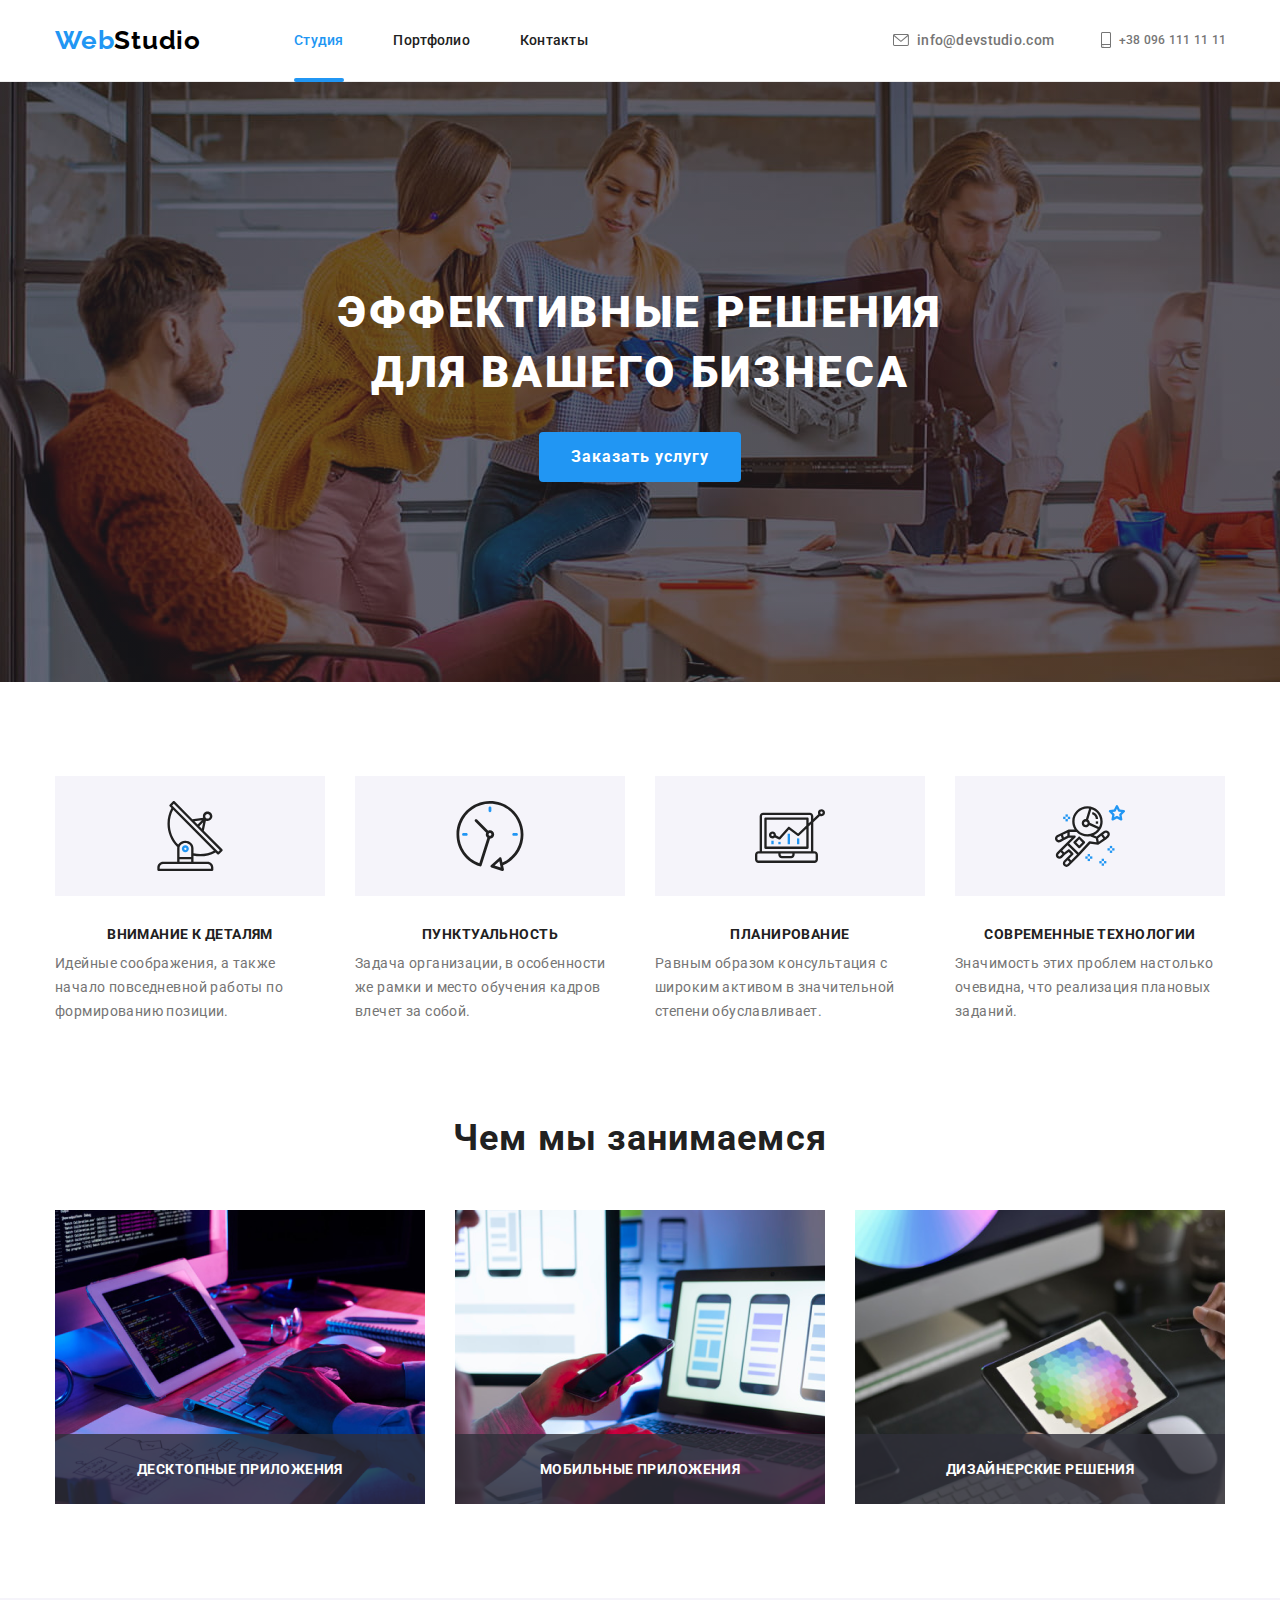
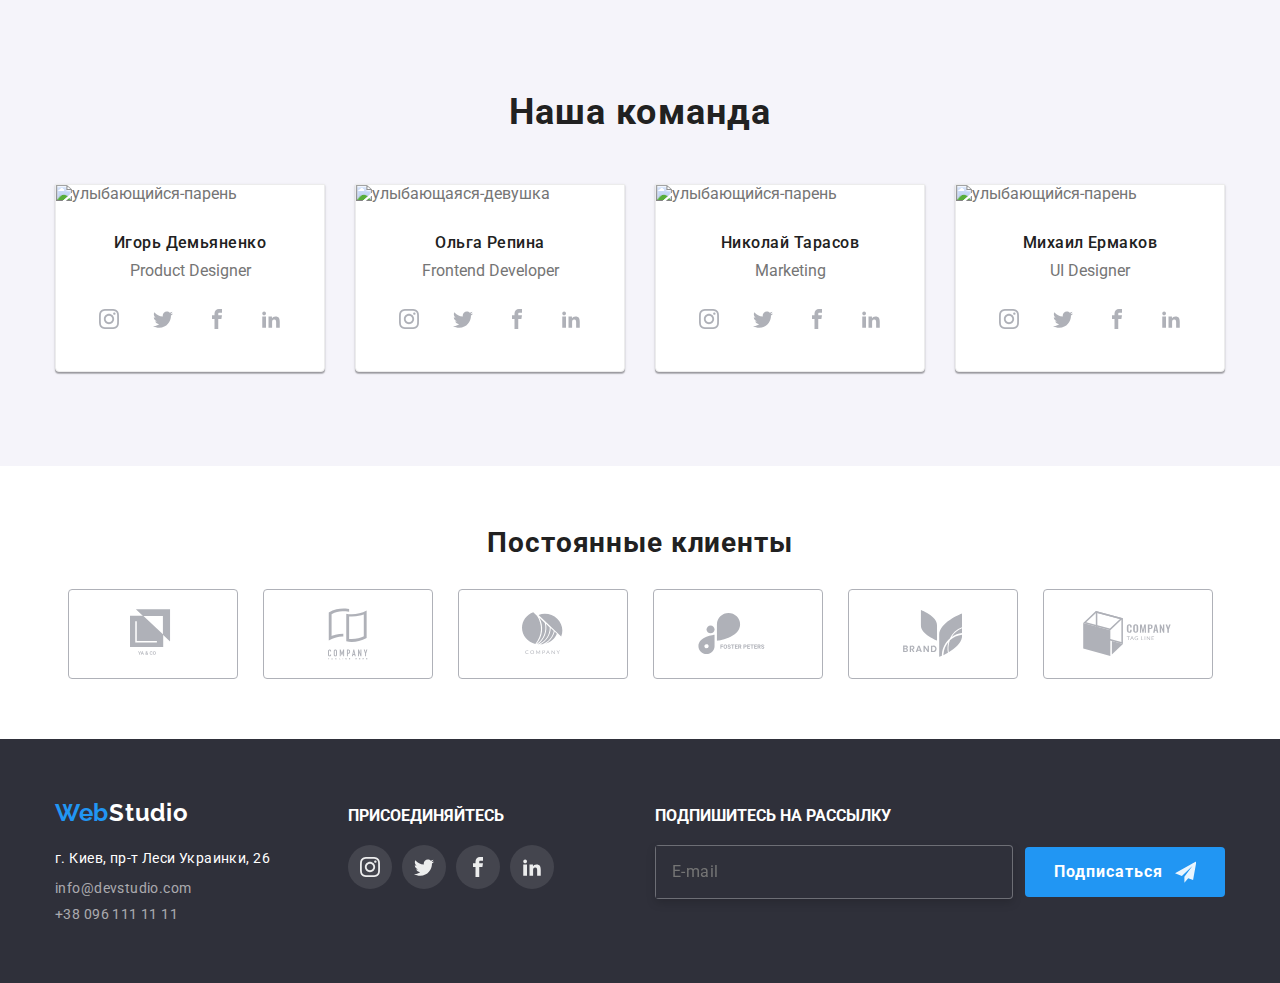
==== commit 6d0998cd: "hw8" ====
--- a/index.html
+++ b/index.html
@@ -213,57 +213,57 @@
         </div>
       </section>
 
-      <!-- Our Duties -->
-      <section class="section-duties">
+      <!-- About -->
+      <section class="section-about">
         <div class="container">
-          <h2 class="section-duties-title">Чем мы занимаемся</h2>
-
-          <ul class="container-duties">
-            <li class="duties-element">
+          <h2 class="section-about-title">Чем мы занимаемся</h2>
+
+          <ul class="container-about">
+            <li class="about-element">
               <img
-                src="./images/duties/duty1.png"
+                src="./images/about/about1.png"
                 alt="работает-с-программой"
                 width="370"
                 height="294"
               />
               <div class="field-label">
-                <h3 class="duties-label">ДЕСКТОПНЫЕ ПРИЛОЖЕНИЯ</h3>
-              </div>
-            </li>
-
-            <li class="duties-element">
+                <h3 class="about-label">ДЕСКТОПНЫЕ ПРИЛОЖЕНИЯ</h3>
+              </div>
+            </li>
+
+            <li class="about-element">
               <img
-                src="./images/duties/duty2.png"
+                src="./images/about/about2.png"
                 alt="работает-с-приложением"
                 width="370"
                 height="294"
               />
               <div class="field-label">
-                <h3 class="duties-label">МОБИЛЬНЫЕ ПРИЛОЖЕНИЯ</h3>
-              </div>
-            </li>
-
-            <li class="duties-element">
+                <h3 class="about-label">МОБИЛЬНЫЕ ПРИЛОЖЕНИЯ</h3>
+              </div>
+            </li>
+
+            <li class="about-element">
               <img
-                src="./images/duties/duty3.png"
+                src="./images/about/about3.png"
                 alt="тестирует-приложение"
                 width="370"
                 height="294"
               />
               <div class="field-label">
-                <h3 class="duties-label">ДИЗАЙНЕРСКИЕ РЕШЕНИЯ</h3>
+                <h3 class="about-label">ДИЗАЙНЕРСКИЕ РЕШЕНИЯ</h3>
               </div>
             </li>
           </ul>
         </div>
       </section>
 
-      <!-- Our Team -->
-      <section class="section-crew">
+      <!-- Team -->
+      <section class="section-team">
         <div class="container">
-          <h2 class="section-crew-title">Наша команда</h2>
-          <ul class="crew">
-            <li class="crewlist">
+          <h2 class="section-team-title">Наша команда</h2>
+          <ul class="team">
+            <li class="team-list">
               <picture>
                 <source
                   srcset="
@@ -364,7 +364,7 @@
               </div>
             </li>
 
-            <li class="crewlist">
+            <li class="team-list">
               <picture>
                 <source
                   srcset="
@@ -465,7 +465,7 @@
               </div>
             </li>
 
-            <li class="crewlist">
+            <li class="team-list">
               <picture>
                 <source
                   srcset="
@@ -566,7 +566,7 @@
               </div>
             </li>
 
-            <li class="crewlist">
+            <li class="team-list">
               <picture>
                 <source
                   srcset="
--- a/css/main.min.css
+++ b/css/main.min.css
@@ -1,2 +1,1228 @@
-.visually-hidden{position:absolute;width:1px;height:1px;margin:-1px;border:0;padding:0;white-space:nowrap;clip-path:inset(100%);clip:rect(0 0 0 0);overflow:hidden}.body{font-family:"Roboto", sans-serif;color:#757575}h1,h2,h3,h4,h5,h6{margin:0}ul,ol{margin:0;padding:0}p{margin:0}img{display:block;max-width:100%;height:auto}.container{width:100%;padding:0 15px}@media screen and (min-width: 480px){.container{max-width:480px;margin:0 auto}}@media screen and (min-width: 768px){.container{max-width:768px}.container .rubric{display:flex;align-items:center}}@media screen and (min-width: 1200px){.container{max-width:1200px}}.logo{font-family:Raleway;font-weight:700;font-size:24px;line-height:1.166;letter-spacing:0.03em;color:#000000;text-decoration:none}.logo .logo-accent{color:#2196f3}@media screen and (min-width: 768px){.logo{margin-right:88px}}@media screen and (min-width: 1200px){.logo{margin-right:93px;font-family:Raleway;font-weight:700;font-size:26px;line-height:1.192}}.modal-btn{font-style:normal;font-weight:700;font-size:16px;line-height:1.875;border-radius:4px;letter-spacing:0.06em;color:#fff;background-color:#2196f3;border:none;outline:none;cursor:pointer;padding:10px 32px}.social-list{display:flex;justify-content:center;margin-top:16px}.social-list-item:not(:last-child){margin-right:10px}.social-list-link{display:flex;justify-content:center;align-items:center;width:44px;height:44px;border-radius:50%;transition:250ms cubic-bezier(0.4, 0, 0.2, 1)}.social-list-link:hover,.social-list-link:focus{background-color:#2196f3}.social-list-icon{display:block;width:20px;height:20px;fill:#afb1b8}.social-list-link:hover>.social-list-icon,.social-list-link:focus>.social-list-icon{fill:#fff}.slogan-web{display:flex;justify-content:center;margin-bottom:20px;color:#fff}.social-web-list{display:flex;justify-content:center;margin-bottom:60px}.social-web-list-item:not(:last-child){margin-right:10px}.social-web-list-link{display:flex;justify-content:center;align-items:center;width:44px;height:44px;border-radius:50%;background-color:rgba(255,255,255,0.1);transition:250ms cubic-bezier(0.4, 0, 0.2, 1)}.social-web-list-link:hover,.social-web-list-link:focus{background-color:#2196f3;transition:250ms cubic-bezier(0.4, 0, 0.2, 1)}.social-web-list-icon{display:block;width:20px;height:20px;fill:rgba(255,255,255,0.9)}.social-web-list-link:hover>.social-web-list-icon,.social-web-list-link:focus>.social-web-list-icon{fill:#fff}@media screen and (min-width: 768px){.social-web{padding-top:65px;margin:0 auto}.slogan-web{text-align:center}}@media screen and (min-width: 1200px){.slogan-web{justify-content:flex-start}.social-web-list{margin-bottom:0;margin-right:93px}}.modal-btn-send{display:inline-flex;align-items:center;width:200px;border-radius:4px;padding:10px 29px;font-weight:700;font-size:16px;line-height:1.875;letter-spacing:0.06em;color:#fff;background-color:#2196f3;border:none;outline:none;cursor:pointer}.modal-icon-send{width:24px;height:24px;margin-left:12px;fill:rgba(255,255,255,0.9)}.backdrop{position:fixed;top:0;left:0;width:100%;height:100%;background-color:rgba(0,0,0,0.2);transition:250ms cubic-bezier(0.4, 0, 0.2, 1)}.modal-window{position:absolute;width:100%;max-width:450px;height:auto;top:50%;left:50%;transform:translate(-50%, -50%);background:#fff;box-shadow:0px 1px 3px rgba(0,0,0,0.12),0px 1px 1px rgba(0,0,0,0.14),0px 2px 1px rgba(0,0,0,0.2);border-radius:4px;padding:40px}.close-black{position:absolute;top:8px;right:8px;width:30px;height:30px;background-color:#fff;border:1px solid rgba(0,0,0,0.2);border-radius:50%;cursor:pointer;transition:250ms cubic-bezier(0.4, 0, 0.2, 1)}.close-black:focus,.close-black:hover{border-color:#2196f3}.icon-close{position:absolute;width:18px;height:18px;top:20%;right:20%}.close-black:focus>.icon-close,.close-black:hover>.icon-close{fill:#2196f3;transition:250ms cubic-bezier(0.4, 0, 0.2, 1)}.is-hidden{opacity:0;visibility:hidden;pointer-events:none}@media screen and (min-width: 1200px){.modal-window{width:100%;max-width:528px;min-height:581px}}.modal-form-btn{display:block;width:200px;border-radius:4px;padding:10px 32px;font-weight:700;font-size:16px;line-height:1.875;letter-spacing:0.06em;color:#fff;background-color:#2196f3;border:none;outline:none;cursor:pointer;margin:0 auto}.header{position:relative;padding:16px 0;border-bottom:1px solid #ececec}.navigation{display:flex;align-items:center;justify-content:space-between}.menu-button{display:inline-flex;margin:0;padding:0;border:none;background-color:transparent}.menu-button .icon-cross{display:none}.menu-button.is-open .icon-cross{display:block}.menu-button.is-open .icon-evenodd{display:none}.menu-button:hover,.menu-button:focus{color:#2196f3;fill:#2196f3}@media screen and (max-width: 767px){.nav-burger{padding:60px}.nav-burger-list-item:not(:last-child){margin-bottom:40px}.nav-burger-list-item{display:flex;justify-content:center}.nav-burger-list-link{position:relative;display:flex;font-size:14px;line-height:1.143;letter-spacing:0.02em;font-weight:500;color:#212121;padding-bottom:auto;transition:250ms cubic-bezier(0.4, 0, 0.2, 1);text-decoration:none}.nav-burger-list-link:hover,.nav-burger-list-link:focus{color:#2196f3}.nav-burger-list-link.current{color:#2196f3}.nav-burger-list-link::after{position:absolute;content:" ";width:100%;height:4px;bottom:-8px;border-radius:2px;color:#2196f3;background-color:#2196f3;opacity:0}.current::after{opacity:1}.nav-burger-list-link:hover::after{opacity:1;transition:opacity 250ms cubic-bezier(0.4, 0, 0.2, 1)}.address-cont{display:block;align-items:center;font-weight:500;font-size:12px;line-height:1.166;color:#757575;fill:#757575}.address-burger .address-burger-mail{display:block;align-items:center;font-style:normal;font-weight:500;font-size:12px;line-height:1.166;letter-spacing:0.02em;color:#757575;transition:250ms cubic-bezier(0.4, 0, 0.2, 1);text-decoration:none;margin-bottom:10px}.address-burger .address-burger-mail:hover,.address-burger .address-burger-mail:focus{color:#2196f3;fill:#2196f3}.address-burger-mail>.icon-envelope,.address-burger-tel>.icon-smartphone{width:14px;height:10px;margin-right:8px}.address-burger .address-burger-tel{display:block;align-items:center;font-style:normal;font-weight:500;font-size:12px;line-height:1.166;letter-spacing:0.02em;color:#757575;transition:250ms cubic-bezier(0.4, 0, 0.2, 1);text-decoration:none}.address-burger .address-burger-tel:hover,.address-burger .address-burger-tel:focus{color:#2196f3;fill:#2196f3}.address-burger-mail>.icon-envelope{width:14px;height:10px;margin-right:8px;fill:#757575}.address-burger-tel>.icon-smartphone{width:10px;height:14px;margin-right:8px;fill:#757575}.navigation-list,.address{display:none}.menu-container{display:none;position:absolute;z-index:1;left:0;top:100%;width:100%;height:453px;padding:0;text-align:center;background-color:#fff;box-shadow:0px 1px 3px rgba(0,0,0,0.12),0px 1px 1px rgba(0,0,0,0.14),0px 2px 1px rgba(0,0,0,0.2);border-top:1px solid #ececec}.menu-container.is-open{display:block}}@media screen and (min-width: 768px){.header{padding:21px 0}.navigation{display:flex}.menu-button{display:none}.menu-container{display:none}.navigation-list{display:flex;align-items:center;justify-content:space-between;width:294px;margin-right:84px}.navigation-list-link{position:relative;font-size:14px;line-height:1.143;letter-spacing:0.02em;font-weight:500;color:#212121;padding-bottom:auto;transition:250ms cubic-bezier(0.4, 0, 0.2, 1);text-decoration:none}.navigation-list-link:hover,.navigation-list-link:focus{color:#2196f3}.navigation-list-link.current{color:#2196f3}.navigation-list-link::after{position:absolute;content:"";display:block;transform:translateY(28px);width:100%;height:4px;border-radius:2px;color:#2196f3;background-color:#2196f3;opacity:0}.current::after{opacity:1}.navigation-list-link:hover::after{opacity:1;transition:opacity 250ms cubic-bezier(0.4, 0, 0.2, 1)}.address{display:flex}.address-cont{display:block;align-items:center;font-weight:500;font-size:12px;line-height:1.166;color:#757575;fill:#757575}.address-cont .address-mail{display:flex;align-items:center;font-style:normal;color:#757575;transition:250ms cubic-bezier(0.4, 0, 0.2, 1);text-decoration:none;margin-bottom:10px}.address-cont .address-mail:hover,.address-cont .address-mail:focus{color:#2196f3;fill:#2196f3}.address-mail>.icon-envelope{width:14px;height:10px;margin-right:8px}.address-tel>.icon-smartphone{width:10px;height:14px;margin-right:8px}.address-cont .address-tel{display:flex;align-items:center;font-style:normal;font-weight:500;font-size:12px;line-height:1.166;letter-spacing:0.02em;color:#757575;transition:250ms cubic-bezier(0.4, 0, 0.2, 1);text-decoration:none}.address-cont .address-tel:hover,.address-cont .address-tel:focus{color:#2196f3;fill:#2196f3}}@media screen and (min-width: 1200px){.header{padding:25px 0;border-bottom:1px solid #ececec}.navigation{align-items:center}.navigation-list{display:flex;margin:0 auto}.address{display:flex}.address>.address-cont{display:flex;align-items:center;justify-content:space-between;width:333px;margin-left:305px}.address-cont .address-mail{display:flex;align-items:center;font-style:normal;font-weight:500;font-size:14px;line-height:1.143;letter-spacing:0.02em;margin-bottom:0}.address-mail>.icon-envelope{width:16px;height:12px}.address-tel>.icon-smartphone{width:10px;height:16px;margin-right:8px}}.hero{padding-top:118px;padding-bottom:118px;background-color:#2f303a;background-image:linear-gradient(to right, rgba(47,48,58,0.4), rgba(49,41,41,0.5)),url("../images/hero/bg-mobile@1x.jpg");background-repeat:no-repeat;background-size:cover;text-align:center}.hero-title{font-style:normal;font-weight:900;font-size:26px;line-height:1.615;letter-spacing:0.06em;text-transform:uppercase;color:#fff;margin-bottom:30px}@media screen and (min-device-pixel-ratio: 2) and (min-width: 320px), screen and (min-resolution: 192dpi) and (min-width: 320px), screen and (min-resolution: 2dppx) and (min-width: 320px){.hero{background-image:linear-gradient(to right, rgba(47,48,58,0.4), rgba(49,41,41,0.5)),url("../images/hero/bg-mobile@2x.jpg")}}@media screen and (min-width: 768px){.hero{background-image:linear-gradient(to right, rgba(47,48,58,0.4), rgba(49,41,41,0.5)),url("../images/hero/bg-tablet@1x.jpg")}}@media screen and (min-device-pixel-ratio: 2) and (min-width: 768px), screen and (min-resolution: 192dpi) and (min-width: 768px), screen and (min-resolution: 2dppx) and (min-width: 768px){.hero{background-image:linear-gradient(to right, rgba(47,48,58,0.4), rgba(49,41,41,0.5)),url("../images/hero/bg-tablet@2x.jpg")}}@media screen and (min-width: 1200px){.hero{max-width:1600px;margin-left:auto;margin-right:auto;padding:200px 0;background-image:linear-gradient(to right, rgba(47,48,58,0.4), rgba(49,41,41,0.5)),url("../images/hero/background-studio.jpg")}.hero-title{font-weight:900;font-size:44px;line-height:1.364}}@media screen and (min-device-pixel-ratio: 2) and (min-width: 1200px), screen and (min-resolution: 192dpi) and (min-width: 1200px), screen and (min-resolution: 2dppx) and (min-width: 1200px){.hero{background-image:linear-gradient(to right, rgba(47,48,58,0.4), rgba(49,41,41,0.5)),url("../images/hero/background-studio@2x.jpg")}}.features{padding:60px 0}.features-list{display:flex;justify-content:center;flex-wrap:wrap}.features-list-item{font-weight:400;font-style:normal;font-weight:normal;font-size:14px;line-height:1.714;letter-spacing:0.03em}.icons-features{display:flex;justify-content:center;align-items:center;max-width:450px;height:120px;margin-bottom:30px;background-color:#f5f4fa}.features-list-title{text-align:center;font-size:14px;line-height:1.143;margin-bottom:10px;color:#212121}@media screen and (max-width: 767px){.features-list-item:not(:last-child){margin-bottom:30px}}@media screen and (min-width: 768px) and (max-width: 1199px){.features-list-item{max-width:354px}.features-list-item:nth-child(even){margin-left:30px}}@media screen and (min-width: 1200px){.features{padding:94px 0}.features-list{display:flex;justify-content:space-between}.features-list-item{max-width:270px}}.section-duties{display:none}@media screen and (min-width: 1200px){.section-duties{display:flex;padding-bottom:94px}.section-duties-title{display:flex;justify-content:center;margin-bottom:50px;font-style:normal;font-weight:bold;font-size:36px;line-height:1.166;letter-spacing:0.03em;color:#212121}.container-duties{display:flex;justify-content:space-between}.duties-element{position:relative}.field-label{position:absolute;width:100%;height:70px;bottom:0;background:rgba(47,48,58,0.8)}.duties-label{position:absolute;width:100%;top:50%;left:50%;transform:translate(-50%, -50%);height:16px;font-style:normal;font-weight:700;font-size:14px;line-height:1.172;text-align:center;letter-spacing:0.03em;text-transform:uppercase;color:#fff}}.section-crew{padding:60px 0;background-color:#f5f4fa}.section-crew-title{display:flex;justify-content:center;font-style:normal;font-weight:bold;font-size:28px;line-height:1.178;text-align:center;letter-spacing:0.03em;color:#212121;margin-bottom:30px}.crew>.crewlist{border:1px solid #ececec;border-radius:0px 0px 4px 4px;box-shadow:0px 1px 3px rgba(0,0,0,0.12),0px 1px 1px rgba(0,0,0,0.14),0px 2px 1px rgba(0,0,0,0.2);background-color:#fff}.crewlist .passport{text-align:center;padding-bottom:30px}.crewlist .name{margin-top:30px;margin-bottom:10px;font-style:normal;font-weight:500;font-size:16px;line-height:1.188;letter-spacing:0.03em;color:#212121}@media screen and (min-width: 320px) and (max-width: 767px){.crew>.crewlist:not(:last-child){margin-bottom:30px}}@media screen and (min-width: 768px) and (max-width: 1199px){.crew{display:flex;flex-wrap:wrap}.crewlist{max-width:354px}.crewlist:nth-child(-n+2){margin-bottom:30px}.crewlist:nth-child(even){margin-left:30px}}@media screen and (min-width: 1200px){.section-crew{padding-top:94px;padding-bottom:94px}.section-crew-title{display:flex;justify-content:center;font-style:normal;font-weight:bold;font-size:36px;line-height:1.166;text-align:center;letter-spacing:0.03em;color:#212121;margin-bottom:50px}.crew{display:flex;flex-wrap:wrap;margin-top:-30px;margin-left:-30px}.crewlist{width:270px;margin-top:30px;margin-left:30px;flex-basis:calc(100% / 4 - 30px);padding-bottom:0px}}.regular-customer{padding:60px 0}.customer-list{display:flex;flex-wrap:wrap;justify-content:space-between}.customer-title{font-style:normal;font-weight:bold;font-size:28px;line-height:1.179;text-align:center;letter-spacing:0.03em;margin-bottom:30px;color:#212121}.customer-item{display:flex;margin:0 auto;align-items:center;justify-content:center;width:calc((100% / 2) - 30px)}.customer-link{display:flex;align-items:center;justify-content:center;height:90px;width:100%;box-sizing:border-box;border:1px solid #afb1b8;border-radius:4px;fill:#afb1b8;transition:all 250ms cubic-bezier(0.4, 0, 0.2, 1)}.customer-link:hover,.customer-link:focus{fill:#2196f3;border-color:#2196f3}.customer-link .customer-icon:hover,.customer-link .customer-icon:focus{fill:#2196f3}@media screen and (max-width: 767px){.customer-item:nth-child(-n+4){margin-bottom:30px}}@media screen and (min-width: 768px) and (max-width: 1199px){.customer-item{width:226px}.customer-item:nth-child(-n+3){margin-bottom:30px}}@media screen and (min-width: 1200px){.customer-item{width:170px}}.footer{padding-bottom:60px;background-color:#2f303a}.tube .logo-tube{display:block;margin:0 auto;text-align:center;font-family:Raleway;font-weight:700;font-size:24px;line-height:1.166;letter-spacing:0.03em;color:#fff;text-decoration:none;padding-top:60px}.tube .logo-tube .logo-accent{color:#2196f3}.container-tube{max-width:480px;display:block;margin:0 auto;text-align:center}.address-box{margin-top:20px;margin-bottom:60px}.address-mail-item>.location{font-style:normal;font-size:14px;line-height:1.714;letter-spacing:0.03em;font-weight:400;color:#fff}.address-mail-item:not(:last-child){margin-bottom:8px}.address-tube .address-tel-unit,.address-tube .address-mail-unit{font-style:normal;font-weight:normal;font-size:14px;line-height:1.143px;letter-spacing:0.03em;color:rgba(255,255,255,0.6);transition:250ms cubic-bezier(0.4, 0, 0.2, 1);text-decoration:none}.address-tube .address-tel-unit.address-mail-unit:hover,.address-tube .address-tel-unit.address-mail-unit:focus,.address-tube .address-mail-unit.address-mail-unit:hover,.address-tube .address-mail-unit.address-mail-unit:focus{color:#2196f3}.address-tube .address-tel-unit.address-tel-unit:hover,.address-tube .address-tel-unit.address-tel-unit:focus,.address-tube .address-mail-unit.address-tel-unit:hover,.address-tube .address-mail-unit.address-tel-unit:focus{color:#2196f3}@media screen and (min-width: 768px){.tube{display:flex;flex-wrap:wrap;justify-content:space-between}}@media screen and (min-width: 1200px){.tube{flex-wrap:nowrap;align-items:baseline}.tube .logo-tube{text-align:start;margin-bottom:20px}.container-tube{margin:0 70px 0 0;text-align:start}.address-box{margin-bottom:0}}.form-subscription{display:flex;flex-direction:column;align-items:center}.form-field-email{display:block;width:100%;box-sizing:border-box;margin-bottom:20px;border-radius:4px;border:1px solid rgba(255,255,255,0.3);background-color:#2f303a;filter:drop-shadow(0px 4px 4px rgba(0,0,0,0.15))}.form-input{max-width:450px;padding:16px;font-style:normal;font-weight:400;font-size:16px;line-height:1.25;letter-spacing:0.03em;border:none;outline:none;color:rgba(255,255,255,0.6);background-color:#2f303a}.form-input::placeholder{font-weight:400;font-size:16px}@media screen and (min-width: 768px) and (max-width: 1199px){.form-subscription{width:450px}.email-subscription{margin:0 auto}}@media screen and (min-width: 1200px){.form-subscription{display:flex;flex-direction:row;width:570px}.form-field-email{margin-right:12px;margin-bottom:0}}.modal-slogan{display:block;font-style:normal;font-weight:700;font-size:20px;line-height:1.5;text-align:center;letter-spacing:0.03em;color:#212121;margin-bottom:12px}.modal-form{display:flex;flex-direction:column}.modal-form-sender{margin-bottom:10px}.modal-form-field{display:block;font-style:normal;font-weight:400;font-size:12px;line-height:1.166;letter-spacing:0.01em;margin-bottom:4px}.modal-form-input-wrapper{position:relative}.modal-form-input{display:block;width:100%;height:40px;border:1px solid rgba(33,33,33,0.2);border-radius:4px;padding-left:40px;outline:none;transition:250ms cubic-bezier(0.4, 0, 0.2, 1)}.modal-form-input:focus{border:1px solid #2196f3;cursor:pointer}.modal-form-icon{position:absolute;display:block;top:50%;transform:translateY(-50%);left:12px;width:18px;height:18px;transition:250ms cubic-bezier(0.4, 0, 0.2, 1)}.modal-form-input:focus+.modal-form-icon{fill:#2196f3}.modal-form-fillup{height:138px;margin-bottom:20px}.modal-form-message{width:100%;height:120px;font-style:normal;padding:12px 16px;font-weight:400;font-size:14px;line-height:1.143;letter-spacing:0.01em;border:1px solid rgba(33,33,33,0.2);border-radius:4px;outline:none;resize:none;transition:250ms cubic-bezier(0.4, 0, 0.2, 1)}.modal-form-message:focus{border:1px solid #2196f3}.modal-form-message::placeholder{color:rgba(117,117,117,0.5)}.user-agreement{display:block;margin-bottom:30px}.subject-agreement{color:#2196f3;margin-left:6px}.policy-agreement{display:flex;flex-wrap:wrap;max-width:100%;align-items:center;text-align:center;justify-content:center;font-style:normal;font-weight:400;font-size:12px;line-height:1.166px;letter-spacing:0.03em}.policy-agreement::before{content:"";width:16px;height:15px;border:2px solid #212121;margin-right:7px;border-radius:2px}.user-policy:checked+.policy-agreement::before{background-image:url("../images/hero/icon-check.png");border:transparent}@media screen and (max-width: 767px){.policy-agreement{font-style:normal;font-weight:400;font-size:12px;line-height:14px}}@media screen and (min-width: 1200px){.modal-slogan{font-size:20px;line-height:1.15}.policy-agreement{font-size:14px;line-height:1.714px}}
-/*# sourceMappingURL=main.min.css.map */+.visually-hidden {
+  position: absolute;
+  width: 1px;
+  height: 1px;
+  margin: -1px;
+  border: 0;
+  padding: 0;
+  white-space: nowrap;
+  clip-path: inset(100%);
+  clip: rect(0 0 0 0);
+  overflow: hidden;
+}
+.body {
+  font-family: "Roboto", sans-serif;
+  color: #757575;
+}
+h1,
+h2,
+h3,
+h4,
+h5,
+h6 {
+  margin: 0;
+}
+ul,
+ol {
+  margin: 0;
+  padding: 0;
+}
+p {
+  margin: 0;
+}
+img {
+  display: block;
+  max-width: 100%;
+  height: auto;
+}
+.container {
+  width: 100%;
+  padding: 0 15px;
+}
+@media screen and (min-width: 480px) {
+  .container {
+    max-width: 480px;
+    margin: 0 auto;
+  }
+}
+@media screen and (min-width: 768px) {
+  .container {
+    max-width: 768px;
+  }
+  .container .rubric {
+    display: flex;
+    align-items: center;
+  }
+}
+@media screen and (min-width: 1200px) {
+  .container {
+    max-width: 1200px;
+  }
+}
+.logo {
+  font-family: Raleway;
+  font-weight: 700;
+  font-size: 24px;
+  line-height: 1.166;
+  letter-spacing: 0.03em;
+  color: #000000;
+  text-decoration: none;
+}
+.logo .logo-accent {
+  color: #2196f3;
+}
+@media screen and (min-width: 768px) {
+  .logo {
+    margin-right: 88px;
+  }
+}
+@media screen and (min-width: 1200px) {
+  .logo {
+    margin-right: 93px;
+    font-family: Raleway;
+    font-weight: 700;
+    font-size: 26px;
+    line-height: 1.192;
+  }
+}
+.modal-btn {
+  font-style: normal;
+  font-weight: 700;
+  font-size: 16px;
+  line-height: 1.875;
+  border-radius: 4px;
+  letter-spacing: 0.06em;
+  color: #fff;
+  background-color: #2196f3;
+  border: none;
+  outline: none;
+  cursor: pointer;
+  padding: 10px 32px;
+}
+.social-list {
+  display: flex;
+  justify-content: center;
+  margin-top: 16px;
+}
+.social-list-item:not(:last-child) {
+  margin-right: 10px;
+}
+.social-list-link {
+  display: flex;
+  justify-content: center;
+  align-items: center;
+  width: 44px;
+  height: 44px;
+  border-radius: 50%;
+  transition: 250ms cubic-bezier(0.4, 0, 0.2, 1);
+}
+.social-list-link:hover,
+.social-list-link:focus {
+  background-color: #2196f3;
+}
+.social-list-icon {
+  display: block;
+  width: 20px;
+  height: 20px;
+  fill: #afb1b8;
+}
+.social-list-link:hover > .social-list-icon,
+.social-list-link:focus > .social-list-icon {
+  fill: #fff;
+}
+.slogan-web {
+  display: flex;
+  justify-content: center;
+  margin-bottom: 20px;
+  color: #fff;
+}
+.social-web-list {
+  display: flex;
+  justify-content: center;
+  margin-bottom: 60px;
+}
+.social-web-list-item:not(:last-child) {
+  margin-right: 10px;
+}
+.social-web-list-link {
+  display: flex;
+  justify-content: center;
+  align-items: center;
+  width: 44px;
+  height: 44px;
+  border-radius: 50%;
+  background-color: rgba(255, 255, 255, 0.1);
+  transition: 250ms cubic-bezier(0.4, 0, 0.2, 1);
+}
+.social-web-list-link:hover,
+.social-web-list-link:focus {
+  background-color: #2196f3;
+  transition: 250ms cubic-bezier(0.4, 0, 0.2, 1);
+}
+.social-web-list-icon {
+  display: block;
+  width: 20px;
+  height: 20px;
+  fill: rgba(255, 255, 255, 0.9);
+}
+.social-web-list-link:hover > .social-web-list-icon,
+.social-web-list-link:focus > .social-web-list-icon {
+  fill: #fff;
+}
+@media screen and (min-width: 768px) {
+  .social-web {
+    padding-top: 65px;
+    margin: 0 auto;
+  }
+  .slogan-web {
+    text-align: center;
+  }
+}
+@media screen and (min-width: 1200px) {
+  .slogan-web {
+    justify-content: flex-start;
+  }
+  .social-web-list {
+    margin-bottom: 0;
+    margin-right: 93px;
+  }
+}
+.modal-btn-send {
+  display: inline-flex;
+  align-items: center;
+  width: 200px;
+  border-radius: 4px;
+  padding: 10px 29px;
+  font-weight: 700;
+  font-size: 16px;
+  line-height: 1.875;
+  letter-spacing: 0.06em;
+  color: #fff;
+  background-color: #2196f3;
+  border: none;
+  outline: none;
+  cursor: pointer;
+}
+.modal-icon-send {
+  width: 24px;
+  height: 24px;
+  margin-left: 12px;
+  fill: rgba(255, 255, 255, 0.9);
+}
+.backdrop {
+  position: fixed;
+  top: 0;
+  left: 0;
+  width: 100%;
+  height: 100%;
+  background-color: rgba(0, 0, 0, 0.2);
+  transition: 250ms cubic-bezier(0.4, 0, 0.2, 1);
+}
+.modal-window {
+  position: absolute;
+  width: 100%;
+  max-width: 450px;
+  height: auto;
+  top: 50%;
+  left: 50%;
+  transform: translate(-50%, -50%);
+  background: #fff;
+  box-shadow: 0px 1px 3px rgba(0, 0, 0, 0.12), 0px 1px 1px rgba(0, 0, 0, 0.14),
+    0px 2px 1px rgba(0, 0, 0, 0.2);
+  border-radius: 4px;
+  padding: 40px;
+}
+.close-black {
+  position: absolute;
+  top: 8px;
+  right: 8px;
+  width: 30px;
+  height: 30px;
+  background-color: #fff;
+  border: 1px solid rgba(0, 0, 0, 0.2);
+  border-radius: 50%;
+  cursor: pointer;
+  transition: 250ms cubic-bezier(0.4, 0, 0.2, 1);
+}
+.close-black:focus,
+.close-black:hover {
+  border-color: #2196f3;
+}
+.icon-close {
+  position: absolute;
+  width: 18px;
+  height: 18px;
+  top: 20%;
+  right: 20%;
+}
+.close-black:focus > .icon-close,
+.close-black:hover > .icon-close {
+  fill: #2196f3;
+  transition: 250ms cubic-bezier(0.4, 0, 0.2, 1);
+}
+.is-hidden {
+  opacity: 0;
+  visibility: hidden;
+  pointer-events: none;
+}
+@media screen and (min-width: 1200px) {
+  .modal-window {
+    width: 100%;
+    max-width: 528px;
+    min-height: 581px;
+  }
+}
+.modal-form-btn {
+  display: block;
+  width: 200px;
+  border-radius: 4px;
+  padding: 10px 32px;
+  font-weight: 700;
+  font-size: 16px;
+  line-height: 1.875;
+  letter-spacing: 0.06em;
+  color: #fff;
+  background-color: #2196f3;
+  border: none;
+  outline: none;
+  cursor: pointer;
+  margin: 0 auto;
+}
+.header {
+  position: relative;
+  padding: 16px 0;
+  border-bottom: 1px solid #ececec;
+}
+.navigation {
+  display: flex;
+  align-items: center;
+  justify-content: space-between;
+}
+.menu-button {
+  display: inline-flex;
+  margin: 0;
+  padding: 0;
+  border: none;
+  background-color: transparent;
+}
+.menu-button .icon-cross {
+  display: none;
+}
+.menu-button.is-open .icon-cross {
+  display: block;
+}
+.menu-button.is-open .icon-evenodd {
+  display: none;
+}
+.menu-button:hover,
+.menu-button:focus {
+  color: #2196f3;
+  fill: #2196f3;
+}
+@media screen and (max-width: 767px) {
+  .nav-burger {
+    padding: 60px;
+  }
+  .nav-burger-list-item:not(:last-child) {
+    margin-bottom: 40px;
+  }
+  .nav-burger-list-item {
+    display: flex;
+    justify-content: center;
+  }
+  .nav-burger-list-link {
+    position: relative;
+    display: flex;
+    font-size: 14px;
+    line-height: 1.143;
+    letter-spacing: 0.02em;
+    font-weight: 500;
+    color: #212121;
+    padding-bottom: auto;
+    transition: 250ms cubic-bezier(0.4, 0, 0.2, 1);
+    text-decoration: none;
+  }
+  .nav-burger-list-link:hover,
+  .nav-burger-list-link:focus {
+    color: #2196f3;
+  }
+  .nav-burger-list-link.current {
+    color: #2196f3;
+  }
+  .nav-burger-list-link::after {
+    position: absolute;
+    content: " ";
+    width: 100%;
+    height: 4px;
+    bottom: -8px;
+    border-radius: 2px;
+    color: #2196f3;
+    background-color: #2196f3;
+    opacity: 0;
+  }
+  .current::after {
+    opacity: 1;
+  }
+  .nav-burger-list-link:hover::after {
+    opacity: 1;
+    transition: opacity 250ms cubic-bezier(0.4, 0, 0.2, 1);
+  }
+  .address-cont {
+    display: block;
+    align-items: center;
+    font-weight: 500;
+    font-size: 12px;
+    line-height: 1.166;
+    color: #757575;
+    fill: #757575;
+  }
+  .address-burger .address-burger-mail {
+    display: block;
+    align-items: center;
+    font-style: normal;
+    font-weight: 500;
+    font-size: 12px;
+    line-height: 1.166;
+    letter-spacing: 0.02em;
+    color: #757575;
+    transition: 250ms cubic-bezier(0.4, 0, 0.2, 1);
+    text-decoration: none;
+    margin-bottom: 10px;
+  }
+  .address-burger .address-burger-mail:hover,
+  .address-burger .address-burger-mail:focus {
+    color: #2196f3;
+    fill: #2196f3;
+  }
+  .address-burger-mail > .icon-envelope,
+  .address-burger-tel > .icon-smartphone {
+    width: 14px;
+    height: 10px;
+    margin-right: 8px;
+  }
+  .address-burger .address-burger-tel {
+    display: block;
+    align-items: center;
+    font-style: normal;
+    font-weight: 500;
+    font-size: 12px;
+    line-height: 1.166;
+    letter-spacing: 0.02em;
+    color: #757575;
+    transition: 250ms cubic-bezier(0.4, 0, 0.2, 1);
+    text-decoration: none;
+  }
+  .address-burger .address-burger-tel:hover,
+  .address-burger .address-burger-tel:focus {
+    color: #2196f3;
+    fill: #2196f3;
+  }
+  .address-burger-mail > .icon-envelope {
+    width: 14px;
+    height: 10px;
+    margin-right: 8px;
+    fill: #757575;
+  }
+  .address-burger-tel > .icon-smartphone {
+    width: 10px;
+    height: 14px;
+    margin-right: 8px;
+    fill: #757575;
+  }
+  .navigation-list,
+  .address {
+    display: none;
+  }
+  .menu-container {
+    display: none;
+    position: absolute;
+    z-index: 1;
+    left: 0;
+    top: 100%;
+    width: 100%;
+    height: 453px;
+    padding: 0;
+    text-align: center;
+    background-color: #fff;
+    box-shadow: 0px 1px 3px rgba(0, 0, 0, 0.12), 0px 1px 1px rgba(0, 0, 0, 0.14),
+      0px 2px 1px rgba(0, 0, 0, 0.2);
+    border-top: 1px solid #ececec;
+  }
+  .menu-container.is-open {
+    display: block;
+  }
+}
+@media screen and (min-width: 768px) {
+  .header {
+    padding: 21px 0;
+  }
+  .navigation {
+    display: flex;
+  }
+  .menu-button {
+    display: none;
+  }
+  .menu-container {
+    display: none;
+  }
+  .navigation-list {
+    display: flex;
+    align-items: center;
+    justify-content: space-between;
+    width: 294px;
+    margin-right: 84px;
+  }
+  .navigation-list-link {
+    position: relative;
+    font-size: 14px;
+    line-height: 1.143;
+    letter-spacing: 0.02em;
+    font-weight: 500;
+    color: #212121;
+    padding-bottom: auto;
+    transition: 250ms cubic-bezier(0.4, 0, 0.2, 1);
+    text-decoration: none;
+  }
+  .navigation-list-link:hover,
+  .navigation-list-link:focus {
+    color: #2196f3;
+  }
+  .navigation-list-link.current {
+    color: #2196f3;
+  }
+  .navigation-list-link::after {
+    position: absolute;
+    content: "";
+    display: block;
+    transform: translateY(28px);
+    width: 100%;
+    height: 4px;
+    border-radius: 2px;
+    color: #2196f3;
+    background-color: #2196f3;
+    opacity: 0;
+  }
+  .current::after {
+    opacity: 1;
+  }
+  .navigation-list-link:hover::after {
+    opacity: 1;
+    transition: opacity 250ms cubic-bezier(0.4, 0, 0.2, 1);
+  }
+  .address {
+    display: flex;
+  }
+  .address-cont {
+    display: block;
+    align-items: center;
+    font-weight: 500;
+    font-size: 12px;
+    line-height: 1.166;
+    color: #757575;
+    fill: #757575;
+  }
+  .address-cont .address-mail {
+    display: flex;
+    align-items: center;
+    font-style: normal;
+    color: #757575;
+    transition: 250ms cubic-bezier(0.4, 0, 0.2, 1);
+    text-decoration: none;
+    margin-bottom: 10px;
+  }
+  .address-cont .address-mail:hover,
+  .address-cont .address-mail:focus {
+    color: #2196f3;
+    fill: #2196f3;
+  }
+  .address-mail > .icon-envelope {
+    width: 14px;
+    height: 10px;
+    margin-right: 8px;
+  }
+  .address-tel > .icon-smartphone {
+    width: 10px;
+    height: 14px;
+    margin-right: 8px;
+  }
+  .address-cont .address-tel {
+    display: flex;
+    align-items: center;
+    font-style: normal;
+    font-weight: 500;
+    font-size: 12px;
+    line-height: 1.166;
+    letter-spacing: 0.02em;
+    color: #757575;
+    transition: 250ms cubic-bezier(0.4, 0, 0.2, 1);
+    text-decoration: none;
+  }
+  .address-cont .address-tel:hover,
+  .address-cont .address-tel:focus {
+    color: #2196f3;
+    fill: #2196f3;
+  }
+}
+@media screen and (min-width: 1200px) {
+  .header {
+    padding: 25px 0;
+    border-bottom: 1px solid #ececec;
+  }
+  .navigation {
+    align-items: center;
+  }
+  .navigation-list {
+    display: flex;
+    margin: 0 auto;
+  }
+  .address {
+    display: flex;
+  }
+  .address > .address-cont {
+    display: flex;
+    align-items: center;
+    justify-content: space-between;
+    width: 333px;
+    margin-left: 305px;
+  }
+  .address-cont .address-mail {
+    display: flex;
+    align-items: center;
+    font-style: normal;
+    font-weight: 500;
+    font-size: 14px;
+    line-height: 1.143;
+    letter-spacing: 0.02em;
+    margin-bottom: 0;
+  }
+  .address-mail > .icon-envelope {
+    width: 16px;
+    height: 12px;
+  }
+  .address-tel > .icon-smartphone {
+    width: 10px;
+    height: 16px;
+    margin-right: 8px;
+  }
+}
+.hero {
+  padding-top: 118px;
+  padding-bottom: 118px;
+  background-color: #2f303a;
+  background-image: linear-gradient(
+      to right,
+      rgba(47, 48, 58, 0.4),
+      rgba(49, 41, 41, 0.5)
+    ),
+    url("../images/hero/bg-mobile@1x.jpg");
+  background-repeat: no-repeat;
+  background-size: cover;
+  text-align: center;
+}
+.hero-title {
+  font-style: normal;
+  font-weight: 900;
+  font-size: 26px;
+  line-height: 1.615;
+  letter-spacing: 0.06em;
+  text-transform: uppercase;
+  color: #fff;
+  margin-bottom: 30px;
+}
+@media screen and (min-device-pixel-ratio: 2) and (min-width: 320px),
+  screen and (min-resolution: 192dpi) and (min-width: 320px),
+  screen and (min-resolution: 2dppx) and (min-width: 320px) {
+  .hero {
+    background-image: linear-gradient(
+        to right,
+        rgba(47, 48, 58, 0.4),
+        rgba(49, 41, 41, 0.5)
+      ),
+      url("../images/hero/bg-mobile@2x.jpg");
+  }
+}
+@media screen and (min-width: 768px) {
+  .hero {
+    background-image: linear-gradient(
+        to right,
+        rgba(47, 48, 58, 0.4),
+        rgba(49, 41, 41, 0.5)
+      ),
+      url("../images/hero/bg-tablet@1x.jpg");
+  }
+}
+@media screen and (min-device-pixel-ratio: 2) and (min-width: 768px),
+  screen and (min-resolution: 192dpi) and (min-width: 768px),
+  screen and (min-resolution: 2dppx) and (min-width: 768px) {
+  .hero {
+    background-image: linear-gradient(
+        to right,
+        rgba(47, 48, 58, 0.4),
+        rgba(49, 41, 41, 0.5)
+      ),
+      url("../images/hero/bg-tablet@2x.jpg");
+  }
+}
+@media screen and (min-width: 1200px) {
+  .hero {
+    max-width: 1600px;
+    margin-left: auto;
+    margin-right: auto;
+    padding: 200px 0;
+    background-image: linear-gradient(
+        to right,
+        rgba(47, 48, 58, 0.4),
+        rgba(49, 41, 41, 0.5)
+      ),
+      url("../images/hero/background-studio.jpg");
+  }
+  .hero-title {
+    font-weight: 900;
+    font-size: 44px;
+    line-height: 1.364;
+  }
+}
+@media screen and (min-device-pixel-ratio: 2) and (min-width: 1200px),
+  screen and (min-resolution: 192dpi) and (min-width: 1200px),
+  screen and (min-resolution: 2dppx) and (min-width: 1200px) {
+  .hero {
+    background-image: linear-gradient(
+        to right,
+        rgba(47, 48, 58, 0.4),
+        rgba(49, 41, 41, 0.5)
+      ),
+      url("../images/hero/background-studio@2x.jpg");
+  }
+}
+.features {
+  padding: 60px 0;
+}
+.features-list {
+  display: flex;
+  justify-content: center;
+  flex-wrap: wrap;
+}
+.features-list-item {
+  font-weight: 400;
+  font-style: normal;
+  font-weight: normal;
+  font-size: 14px;
+  line-height: 1.714;
+  letter-spacing: 0.03em;
+}
+.icons-features {
+  display: flex;
+  justify-content: center;
+  align-items: center;
+  max-width: 450px;
+  height: 120px;
+  margin-bottom: 30px;
+  background-color: #f5f4fa;
+}
+.features-list-title {
+  text-align: center;
+  font-size: 14px;
+  line-height: 1.143;
+  margin-bottom: 10px;
+  color: #212121;
+}
+@media screen and (max-width: 767px) {
+  .features-list-item:not(:last-child) {
+    margin-bottom: 30px;
+  }
+}
+@media screen and (min-width: 768px) and (max-width: 1199px) {
+  .features-list-item {
+    max-width: 354px;
+  }
+  .features-list-item:nth-child(even) {
+    margin-left: 30px;
+  }
+}
+@media screen and (min-width: 1200px) {
+  .features {
+    padding: 94px 0;
+  }
+  .features-list {
+    display: flex;
+    justify-content: space-between;
+  }
+  .features-list-item {
+    max-width: 270px;
+  }
+}
+.section-about {
+  display: none;
+}
+@media screen and (min-width: 1200px) {
+  .section-about {
+    display: flex;
+    padding-bottom: 94px;
+  }
+  .section-about-title {
+    display: flex;
+    justify-content: center;
+    margin-bottom: 50px;
+    font-style: normal;
+    font-weight: bold;
+    font-size: 36px;
+    line-height: 1.166;
+    letter-spacing: 0.03em;
+    color: #212121;
+  }
+  .container-about {
+    display: flex;
+    justify-content: space-between;
+  }
+  .about-element {
+    position: relative;
+  }
+  .field-label {
+    position: absolute;
+    width: 100%;
+    height: 70px;
+    bottom: 0;
+    background: rgba(47, 48, 58, 0.8);
+  }
+  .about-label {
+    position: absolute;
+    width: 100%;
+    top: 50%;
+    left: 50%;
+    transform: translate(-50%, -50%);
+    height: 16px;
+    font-style: normal;
+    font-weight: 700;
+    font-size: 14px;
+    line-height: 1.172;
+    text-align: center;
+    letter-spacing: 0.03em;
+    text-transform: uppercase;
+    color: #fff;
+  }
+}
+.section-team {
+  padding: 60px 0;
+  background-color: #f5f4fa;
+}
+.section-team-title {
+  display: flex;
+  justify-content: center;
+  font-style: normal;
+  font-weight: bold;
+  font-size: 28px;
+  line-height: 1.178;
+  text-align: center;
+  letter-spacing: 0.03em;
+  color: #212121;
+  margin-bottom: 30px;
+}
+.team > .team-list {
+  border: 1px solid #ececec;
+  border-radius: 0px 0px 4px 4px;
+  box-shadow: 0px 1px 3px rgba(0, 0, 0, 0.12), 0px 1px 1px rgba(0, 0, 0, 0.14),
+    0px 2px 1px rgba(0, 0, 0, 0.2);
+  background-color: #fff;
+}
+.team-list .passport {
+  text-align: center;
+  padding-bottom: 30px;
+}
+.team-list .name {
+  margin-top: 30px;
+  margin-bottom: 10px;
+  font-style: normal;
+  font-weight: 500;
+  font-size: 16px;
+  line-height: 1.188;
+  letter-spacing: 0.03em;
+  color: #212121;
+}
+@media screen and (min-width: 320px) and (max-width: 767px) {
+  .team > .team-list:not(:last-child) {
+    margin-bottom: 30px;
+  }
+}
+@media screen and (min-width: 768px) and (max-width: 1199px) {
+  .team {
+    display: flex;
+    flex-wrap: wrap;
+  }
+  .team-list {
+    max-width: 354px;
+  }
+  .team-list:nth-child(-n + 2) {
+    margin-bottom: 30px;
+  }
+  .team-list:nth-child(even) {
+    margin-left: 30px;
+  }
+}
+@media screen and (min-width: 1200px) {
+  .section-team {
+    padding-top: 94px;
+    padding-bottom: 94px;
+  }
+  .section-team-title {
+    display: flex;
+    justify-content: center;
+    font-style: normal;
+    font-weight: bold;
+    font-size: 36px;
+    line-height: 1.166;
+    text-align: center;
+    letter-spacing: 0.03em;
+    color: #212121;
+    margin-bottom: 50px;
+  }
+  .team {
+    display: flex;
+    flex-wrap: wrap;
+    margin-top: -30px;
+    margin-left: -30px;
+  }
+  .team-list {
+    width: 270px;
+    margin-top: 30px;
+    margin-left: 30px;
+    flex-basis: calc(100% / 4 - 30px);
+    padding-bottom: 0px;
+  }
+}
+.regular-customer {
+  padding: 60px 0;
+}
+.customer-list {
+  display: flex;
+  flex-wrap: wrap;
+  justify-content: space-between;
+}
+.customer-title {
+  font-style: normal;
+  font-weight: bold;
+  font-size: 28px;
+  line-height: 1.179;
+  text-align: center;
+  letter-spacing: 0.03em;
+  margin-bottom: 30px;
+  color: #212121;
+}
+.customer-item {
+  display: flex;
+  margin: 0 auto;
+  align-items: center;
+  justify-content: center;
+  width: calc((100% / 2) - 30px);
+}
+.customer-link {
+  display: flex;
+  align-items: center;
+  justify-content: center;
+  height: 90px;
+  width: 100%;
+  box-sizing: border-box;
+  border: 1px solid #afb1b8;
+  border-radius: 4px;
+  fill: #afb1b8;
+  transition: all 250ms cubic-bezier(0.4, 0, 0.2, 1);
+}
+.customer-link:hover,
+.customer-link:focus {
+  fill: #2196f3;
+  border-color: #2196f3;
+}
+.customer-link .customer-icon:hover,
+.customer-link .customer-icon:focus {
+  fill: #2196f3;
+}
+@media screen and (max-width: 767px) {
+  .customer-item:nth-child(-n + 4) {
+    margin-bottom: 30px;
+  }
+}
+@media screen and (min-width: 768px) and (max-width: 1199px) {
+  .customer-item {
+    width: 226px;
+  }
+  .customer-item:nth-child(-n + 3) {
+    margin-bottom: 30px;
+  }
+}
+@media screen and (min-width: 1200px) {
+  .customer-item {
+    width: 170px;
+  }
+}
+.footer {
+  padding-bottom: 60px;
+  background-color: #2f303a;
+}
+.tube .logo-tube {
+  display: block;
+  margin: 0 auto;
+  text-align: center;
+  font-family: Raleway;
+  font-weight: 700;
+  font-size: 24px;
+  line-height: 1.166;
+  letter-spacing: 0.03em;
+  color: #fff;
+  text-decoration: none;
+  padding-top: 60px;
+}
+.tube .logo-tube .logo-accent {
+  color: #2196f3;
+}
+.container-tube {
+  max-width: 480px;
+  display: block;
+  margin: 0 auto;
+  text-align: center;
+}
+.address-box {
+  margin-top: 20px;
+  margin-bottom: 60px;
+}
+.address-mail-item > .location {
+  font-style: normal;
+  font-size: 14px;
+  line-height: 1.714;
+  letter-spacing: 0.03em;
+  font-weight: 400;
+  color: #fff;
+}
+.address-mail-item:not(:last-child) {
+  margin-bottom: 8px;
+}
+.address-tube .address-tel-unit,
+.address-tube .address-mail-unit {
+  font-style: normal;
+  font-weight: normal;
+  font-size: 14px;
+  line-height: 1.143px;
+  letter-spacing: 0.03em;
+  color: rgba(255, 255, 255, 0.6);
+  transition: 250ms cubic-bezier(0.4, 0, 0.2, 1);
+  text-decoration: none;
+}
+.address-tube .address-tel-unit.address-mail-unit:hover,
+.address-tube .address-tel-unit.address-mail-unit:focus,
+.address-tube .address-mail-unit.address-mail-unit:hover,
+.address-tube .address-mail-unit.address-mail-unit:focus {
+  color: #2196f3;
+}
+.address-tube .address-tel-unit.address-tel-unit:hover,
+.address-tube .address-tel-unit.address-tel-unit:focus,
+.address-tube .address-mail-unit.address-tel-unit:hover,
+.address-tube .address-mail-unit.address-tel-unit:focus {
+  color: #2196f3;
+}
+@media screen and (min-width: 768px) {
+  .tube {
+    display: flex;
+    flex-wrap: wrap;
+    justify-content: space-between;
+  }
+}
+@media screen and (min-width: 1200px) {
+  .tube {
+    flex-wrap: nowrap;
+    align-items: baseline;
+  }
+  .tube .logo-tube {
+    text-align: start;
+    margin-bottom: 20px;
+  }
+  .container-tube {
+    margin: 0 70px 0 0;
+    text-align: start;
+  }
+  .address-box {
+    margin-bottom: 0;
+  }
+}
+.form-subscription {
+  display: flex;
+  flex-direction: column;
+  align-items: center;
+}
+.form-field-email {
+  display: block;
+  width: 100%;
+  box-sizing: border-box;
+  margin-bottom: 20px;
+  border-radius: 4px;
+  border: 1px solid rgba(255, 255, 255, 0.3);
+  background-color: #2f303a;
+  filter: drop-shadow(0px 4px 4px rgba(0, 0, 0, 0.15));
+}
+.form-input {
+  max-width: 450px;
+  padding: 16px;
+  font-style: normal;
+  font-weight: 400;
+  font-size: 16px;
+  line-height: 1.25;
+  letter-spacing: 0.03em;
+  border: none;
+  outline: none;
+  color: rgba(255, 255, 255, 0.6);
+  background-color: #2f303a;
+}
+.form-input::placeholder {
+  font-weight: 400;
+  font-size: 16px;
+}
+@media screen and (min-width: 768px) and (max-width: 1199px) {
+  .form-subscription {
+    width: 450px;
+  }
+  .email-subscription {
+    margin: 0 auto;
+  }
+}
+@media screen and (min-width: 1200px) {
+  .form-subscription {
+    display: flex;
+    flex-direction: row;
+    width: 570px;
+  }
+  .form-field-email {
+    margin-right: 12px;
+    margin-bottom: 0;
+  }
+}
+.modal-slogan {
+  display: block;
+  font-style: normal;
+  font-weight: 700;
+  font-size: 20px;
+  line-height: 1.5;
+  text-align: center;
+  letter-spacing: 0.03em;
+  color: #212121;
+  margin-bottom: 12px;
+}
+.modal-form {
+  display: flex;
+  flex-direction: column;
+}
+.modal-form-sender {
+  margin-bottom: 10px;
+}
+.modal-form-field {
+  display: block;
+  font-style: normal;
+  font-weight: 400;
+  font-size: 12px;
+  line-height: 1.166;
+  letter-spacing: 0.01em;
+  margin-bottom: 4px;
+}
+.modal-form-input-wrapper {
+  position: relative;
+}
+.modal-form-input {
+  display: block;
+  width: 100%;
+  height: 40px;
+  border: 1px solid rgba(33, 33, 33, 0.2);
+  border-radius: 4px;
+  padding-left: 40px;
+  outline: none;
+  transition: 250ms cubic-bezier(0.4, 0, 0.2, 1);
+}
+.modal-form-input:focus {
+  border: 1px solid #2196f3;
+  cursor: pointer;
+}
+.modal-form-icon {
+  position: absolute;
+  display: block;
+  top: 50%;
+  transform: translateY(-50%);
+  left: 12px;
+  width: 18px;
+  height: 18px;
+  transition: 250ms cubic-bezier(0.4, 0, 0.2, 1);
+}
+.modal-form-input:focus + .modal-form-icon {
+  fill: #2196f3;
+}
+.modal-form-fillup {
+  height: 138px;
+  margin-bottom: 20px;
+}
+.modal-form-message {
+  width: 100%;
+  height: 120px;
+  font-style: normal;
+  padding: 12px 16px;
+  font-weight: 400;
+  font-size: 14px;
+  line-height: 1.143;
+  letter-spacing: 0.01em;
+  border: 1px solid rgba(33, 33, 33, 0.2);
+  border-radius: 4px;
+  outline: none;
+  resize: none;
+  transition: 250ms cubic-bezier(0.4, 0, 0.2, 1);
+}
+.modal-form-message:focus {
+  border: 1px solid #2196f3;
+}
+.modal-form-message::placeholder {
+  color: rgba(117, 117, 117, 0.5);
+}
+.user-agreement {
+  display: block;
+  margin-bottom: 30px;
+}
+.subject-agreement {
+  color: #2196f3;
+  margin-left: 6px;
+}
+.policy-agreement {
+  display: flex;
+  flex-wrap: wrap;
+  max-width: 100%;
+  align-items: center;
+  text-align: center;
+  justify-content: center;
+  font-style: normal;
+  font-weight: 400;
+  font-size: 12px;
+  line-height: 1.166px;
+  letter-spacing: 0.03em;
+}
+.policy-agreement::before {
+  content: "";
+  width: 16px;
+  height: 15px;
+  border: 2px solid #212121;
+  margin-right: 7px;
+  border-radius: 2px;
+}
+.user-policy:checked + .policy-agreement::before {
+  background-image: url("../images/hero/icon-check.png");
+  border: transparent;
+}
+@media screen and (max-width: 767px) {
+  .policy-agreement {
+    font-style: normal;
+    font-weight: 400;
+    font-size: 12px;
+    line-height: 14px;
+  }
+}
+@media screen and (min-width: 1200px) {
+  .modal-slogan {
+    font-size: 20px;
+    line-height: 1.15;
+  }
+  .policy-agreement {
+    font-size: 14px;
+    line-height: 1.714px;
+  }
+}
+/*# sourceMappingURL=main.min.css.map */
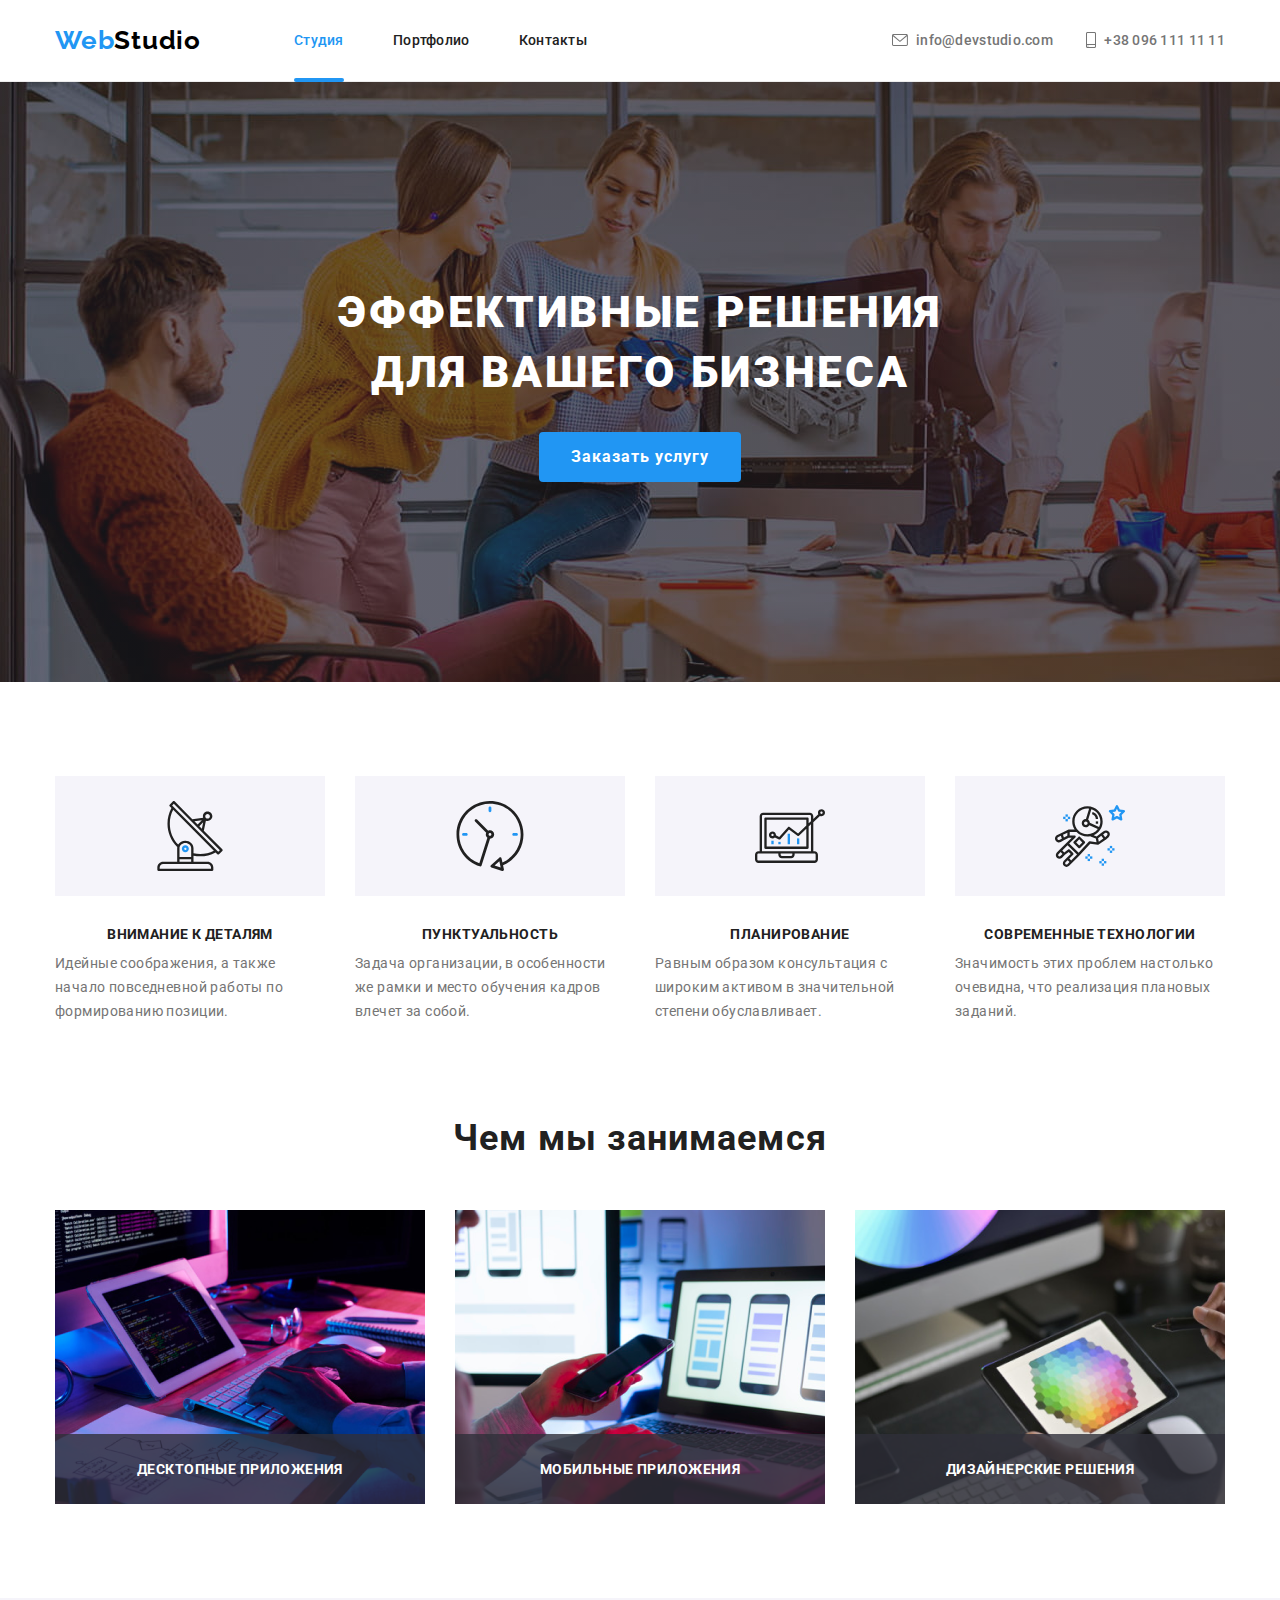
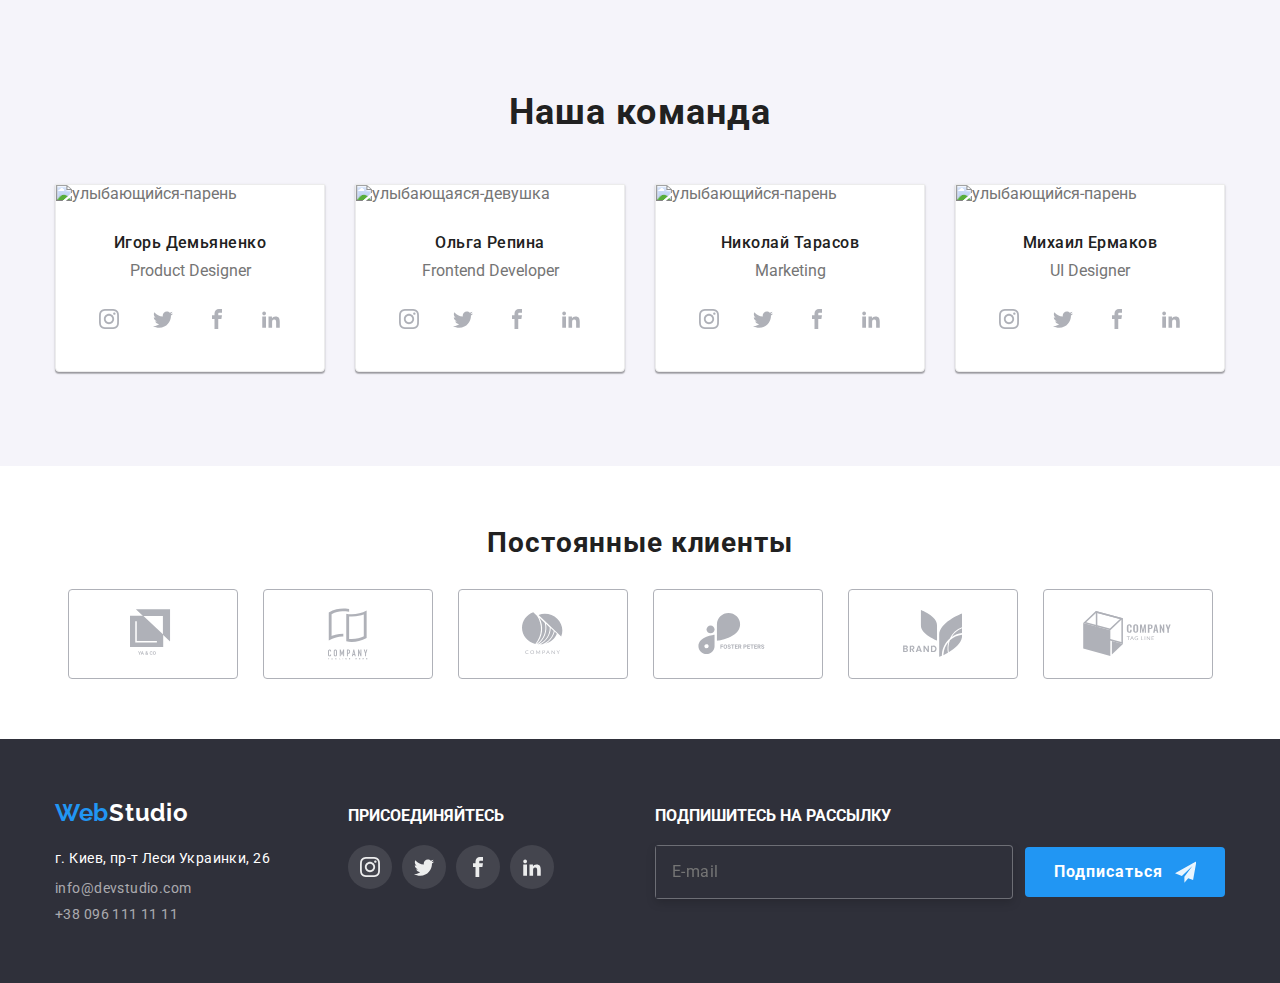
==== commit 39985cd2: "hw8" ====
--- a/index.html
+++ b/index.html
@@ -4,7 +4,7 @@
     <meta charset="UTF-8" />
     <meta name="viewport" content="width=device-width, initial-scale=1.0" />
 
-    <title>WebStudio</title>
+    <title>Студия</title>
     <link rel="preconnect" href="https://fonts.gstatic.com" />
     <link
       rel="stylesheet"
@@ -114,29 +114,30 @@
                 <a class="navigation-list-link" href="">Контакты</a>
               </li>
             </ul>
+            <address class="address">
+              <ul class="address-cont">
+                <li class="address-list">
+                  <a class="address-mail" href="mailto:info@devstudio.com">
+                    <svg class="icon-envelope" width="17px" height="17px">
+                      <use href="./images/icons/sprite.svg#icon-envelope"></use>
+                    </svg>
+                    info@devstudio.com
+                  </a>
+                </li>
+
+                <li class="address-list">
+                  <a class="address-tel" href="tel:+380961111111">
+                    <svg class="icon-smartphone" width="16px" height="18px">
+                      <use
+                        href="./images/icons/sprite.svg#icon-smartphone"
+                      ></use>
+                    </svg>
+                    +38 096 111 11 11
+                  </a>
+                </li>
+              </ul>
+            </address>
           </nav>
-
-          <address class="address">
-            <ul class="address-cont">
-              <li class="address-list">
-                <a class="address-mail" href="mailto:info@devstudio.com">
-                  <svg class="icon-envelope" width="17px" height="17px">
-                    <use href="./images/icons/sprite.svg#icon-envelope"></use>
-                  </svg>
-                  info@devstudio.com
-                </a>
-              </li>
-
-              <li class="address-list">
-                <a class="address-tel" href="tel:+380961111111">
-                  <svg class="icon-smartphone" width="16px" height="18px">
-                    <use href="./images/icons/sprite.svg#icon-smartphone"></use>
-                  </svg>
-                  +38 096 111 11 11
-                </a>
-              </li>
-            </ul>
-          </address>
         </div>
       </div>
     </header>
--- a/css/main.min.css
+++ b/css/main.min.css
@@ -1,1228 +1,2 @@
-.visually-hidden {
-  position: absolute;
-  width: 1px;
-  height: 1px;
-  margin: -1px;
-  border: 0;
-  padding: 0;
-  white-space: nowrap;
-  clip-path: inset(100%);
-  clip: rect(0 0 0 0);
-  overflow: hidden;
-}
-.body {
-  font-family: "Roboto", sans-serif;
-  color: #757575;
-}
-h1,
-h2,
-h3,
-h4,
-h5,
-h6 {
-  margin: 0;
-}
-ul,
-ol {
-  margin: 0;
-  padding: 0;
-}
-p {
-  margin: 0;
-}
-img {
-  display: block;
-  max-width: 100%;
-  height: auto;
-}
-.container {
-  width: 100%;
-  padding: 0 15px;
-}
-@media screen and (min-width: 480px) {
-  .container {
-    max-width: 480px;
-    margin: 0 auto;
-  }
-}
-@media screen and (min-width: 768px) {
-  .container {
-    max-width: 768px;
-  }
-  .container .rubric {
-    display: flex;
-    align-items: center;
-  }
-}
-@media screen and (min-width: 1200px) {
-  .container {
-    max-width: 1200px;
-  }
-}
-.logo {
-  font-family: Raleway;
-  font-weight: 700;
-  font-size: 24px;
-  line-height: 1.166;
-  letter-spacing: 0.03em;
-  color: #000000;
-  text-decoration: none;
-}
-.logo .logo-accent {
-  color: #2196f3;
-}
-@media screen and (min-width: 768px) {
-  .logo {
-    margin-right: 88px;
-  }
-}
-@media screen and (min-width: 1200px) {
-  .logo {
-    margin-right: 93px;
-    font-family: Raleway;
-    font-weight: 700;
-    font-size: 26px;
-    line-height: 1.192;
-  }
-}
-.modal-btn {
-  font-style: normal;
-  font-weight: 700;
-  font-size: 16px;
-  line-height: 1.875;
-  border-radius: 4px;
-  letter-spacing: 0.06em;
-  color: #fff;
-  background-color: #2196f3;
-  border: none;
-  outline: none;
-  cursor: pointer;
-  padding: 10px 32px;
-}
-.social-list {
-  display: flex;
-  justify-content: center;
-  margin-top: 16px;
-}
-.social-list-item:not(:last-child) {
-  margin-right: 10px;
-}
-.social-list-link {
-  display: flex;
-  justify-content: center;
-  align-items: center;
-  width: 44px;
-  height: 44px;
-  border-radius: 50%;
-  transition: 250ms cubic-bezier(0.4, 0, 0.2, 1);
-}
-.social-list-link:hover,
-.social-list-link:focus {
-  background-color: #2196f3;
-}
-.social-list-icon {
-  display: block;
-  width: 20px;
-  height: 20px;
-  fill: #afb1b8;
-}
-.social-list-link:hover > .social-list-icon,
-.social-list-link:focus > .social-list-icon {
-  fill: #fff;
-}
-.slogan-web {
-  display: flex;
-  justify-content: center;
-  margin-bottom: 20px;
-  color: #fff;
-}
-.social-web-list {
-  display: flex;
-  justify-content: center;
-  margin-bottom: 60px;
-}
-.social-web-list-item:not(:last-child) {
-  margin-right: 10px;
-}
-.social-web-list-link {
-  display: flex;
-  justify-content: center;
-  align-items: center;
-  width: 44px;
-  height: 44px;
-  border-radius: 50%;
-  background-color: rgba(255, 255, 255, 0.1);
-  transition: 250ms cubic-bezier(0.4, 0, 0.2, 1);
-}
-.social-web-list-link:hover,
-.social-web-list-link:focus {
-  background-color: #2196f3;
-  transition: 250ms cubic-bezier(0.4, 0, 0.2, 1);
-}
-.social-web-list-icon {
-  display: block;
-  width: 20px;
-  height: 20px;
-  fill: rgba(255, 255, 255, 0.9);
-}
-.social-web-list-link:hover > .social-web-list-icon,
-.social-web-list-link:focus > .social-web-list-icon {
-  fill: #fff;
-}
-@media screen and (min-width: 768px) {
-  .social-web {
-    padding-top: 65px;
-    margin: 0 auto;
-  }
-  .slogan-web {
-    text-align: center;
-  }
-}
-@media screen and (min-width: 1200px) {
-  .slogan-web {
-    justify-content: flex-start;
-  }
-  .social-web-list {
-    margin-bottom: 0;
-    margin-right: 93px;
-  }
-}
-.modal-btn-send {
-  display: inline-flex;
-  align-items: center;
-  width: 200px;
-  border-radius: 4px;
-  padding: 10px 29px;
-  font-weight: 700;
-  font-size: 16px;
-  line-height: 1.875;
-  letter-spacing: 0.06em;
-  color: #fff;
-  background-color: #2196f3;
-  border: none;
-  outline: none;
-  cursor: pointer;
-}
-.modal-icon-send {
-  width: 24px;
-  height: 24px;
-  margin-left: 12px;
-  fill: rgba(255, 255, 255, 0.9);
-}
-.backdrop {
-  position: fixed;
-  top: 0;
-  left: 0;
-  width: 100%;
-  height: 100%;
-  background-color: rgba(0, 0, 0, 0.2);
-  transition: 250ms cubic-bezier(0.4, 0, 0.2, 1);
-}
-.modal-window {
-  position: absolute;
-  width: 100%;
-  max-width: 450px;
-  height: auto;
-  top: 50%;
-  left: 50%;
-  transform: translate(-50%, -50%);
-  background: #fff;
-  box-shadow: 0px 1px 3px rgba(0, 0, 0, 0.12), 0px 1px 1px rgba(0, 0, 0, 0.14),
-    0px 2px 1px rgba(0, 0, 0, 0.2);
-  border-radius: 4px;
-  padding: 40px;
-}
-.close-black {
-  position: absolute;
-  top: 8px;
-  right: 8px;
-  width: 30px;
-  height: 30px;
-  background-color: #fff;
-  border: 1px solid rgba(0, 0, 0, 0.2);
-  border-radius: 50%;
-  cursor: pointer;
-  transition: 250ms cubic-bezier(0.4, 0, 0.2, 1);
-}
-.close-black:focus,
-.close-black:hover {
-  border-color: #2196f3;
-}
-.icon-close {
-  position: absolute;
-  width: 18px;
-  height: 18px;
-  top: 20%;
-  right: 20%;
-}
-.close-black:focus > .icon-close,
-.close-black:hover > .icon-close {
-  fill: #2196f3;
-  transition: 250ms cubic-bezier(0.4, 0, 0.2, 1);
-}
-.is-hidden {
-  opacity: 0;
-  visibility: hidden;
-  pointer-events: none;
-}
-@media screen and (min-width: 1200px) {
-  .modal-window {
-    width: 100%;
-    max-width: 528px;
-    min-height: 581px;
-  }
-}
-.modal-form-btn {
-  display: block;
-  width: 200px;
-  border-radius: 4px;
-  padding: 10px 32px;
-  font-weight: 700;
-  font-size: 16px;
-  line-height: 1.875;
-  letter-spacing: 0.06em;
-  color: #fff;
-  background-color: #2196f3;
-  border: none;
-  outline: none;
-  cursor: pointer;
-  margin: 0 auto;
-}
-.header {
-  position: relative;
-  padding: 16px 0;
-  border-bottom: 1px solid #ececec;
-}
-.navigation {
-  display: flex;
-  align-items: center;
-  justify-content: space-between;
-}
-.menu-button {
-  display: inline-flex;
-  margin: 0;
-  padding: 0;
-  border: none;
-  background-color: transparent;
-}
-.menu-button .icon-cross {
-  display: none;
-}
-.menu-button.is-open .icon-cross {
-  display: block;
-}
-.menu-button.is-open .icon-evenodd {
-  display: none;
-}
-.menu-button:hover,
-.menu-button:focus {
-  color: #2196f3;
-  fill: #2196f3;
-}
-@media screen and (max-width: 767px) {
-  .nav-burger {
-    padding: 60px;
-  }
-  .nav-burger-list-item:not(:last-child) {
-    margin-bottom: 40px;
-  }
-  .nav-burger-list-item {
-    display: flex;
-    justify-content: center;
-  }
-  .nav-burger-list-link {
-    position: relative;
-    display: flex;
-    font-size: 14px;
-    line-height: 1.143;
-    letter-spacing: 0.02em;
-    font-weight: 500;
-    color: #212121;
-    padding-bottom: auto;
-    transition: 250ms cubic-bezier(0.4, 0, 0.2, 1);
-    text-decoration: none;
-  }
-  .nav-burger-list-link:hover,
-  .nav-burger-list-link:focus {
-    color: #2196f3;
-  }
-  .nav-burger-list-link.current {
-    color: #2196f3;
-  }
-  .nav-burger-list-link::after {
-    position: absolute;
-    content: " ";
-    width: 100%;
-    height: 4px;
-    bottom: -8px;
-    border-radius: 2px;
-    color: #2196f3;
-    background-color: #2196f3;
-    opacity: 0;
-  }
-  .current::after {
-    opacity: 1;
-  }
-  .nav-burger-list-link:hover::after {
-    opacity: 1;
-    transition: opacity 250ms cubic-bezier(0.4, 0, 0.2, 1);
-  }
-  .address-cont {
-    display: block;
-    align-items: center;
-    font-weight: 500;
-    font-size: 12px;
-    line-height: 1.166;
-    color: #757575;
-    fill: #757575;
-  }
-  .address-burger .address-burger-mail {
-    display: block;
-    align-items: center;
-    font-style: normal;
-    font-weight: 500;
-    font-size: 12px;
-    line-height: 1.166;
-    letter-spacing: 0.02em;
-    color: #757575;
-    transition: 250ms cubic-bezier(0.4, 0, 0.2, 1);
-    text-decoration: none;
-    margin-bottom: 10px;
-  }
-  .address-burger .address-burger-mail:hover,
-  .address-burger .address-burger-mail:focus {
-    color: #2196f3;
-    fill: #2196f3;
-  }
-  .address-burger-mail > .icon-envelope,
-  .address-burger-tel > .icon-smartphone {
-    width: 14px;
-    height: 10px;
-    margin-right: 8px;
-  }
-  .address-burger .address-burger-tel {
-    display: block;
-    align-items: center;
-    font-style: normal;
-    font-weight: 500;
-    font-size: 12px;
-    line-height: 1.166;
-    letter-spacing: 0.02em;
-    color: #757575;
-    transition: 250ms cubic-bezier(0.4, 0, 0.2, 1);
-    text-decoration: none;
-  }
-  .address-burger .address-burger-tel:hover,
-  .address-burger .address-burger-tel:focus {
-    color: #2196f3;
-    fill: #2196f3;
-  }
-  .address-burger-mail > .icon-envelope {
-    width: 14px;
-    height: 10px;
-    margin-right: 8px;
-    fill: #757575;
-  }
-  .address-burger-tel > .icon-smartphone {
-    width: 10px;
-    height: 14px;
-    margin-right: 8px;
-    fill: #757575;
-  }
-  .navigation-list,
-  .address {
-    display: none;
-  }
-  .menu-container {
-    display: none;
-    position: absolute;
-    z-index: 1;
-    left: 0;
-    top: 100%;
-    width: 100%;
-    height: 453px;
-    padding: 0;
-    text-align: center;
-    background-color: #fff;
-    box-shadow: 0px 1px 3px rgba(0, 0, 0, 0.12), 0px 1px 1px rgba(0, 0, 0, 0.14),
-      0px 2px 1px rgba(0, 0, 0, 0.2);
-    border-top: 1px solid #ececec;
-  }
-  .menu-container.is-open {
-    display: block;
-  }
-}
-@media screen and (min-width: 768px) {
-  .header {
-    padding: 21px 0;
-  }
-  .navigation {
-    display: flex;
-  }
-  .menu-button {
-    display: none;
-  }
-  .menu-container {
-    display: none;
-  }
-  .navigation-list {
-    display: flex;
-    align-items: center;
-    justify-content: space-between;
-    width: 294px;
-    margin-right: 84px;
-  }
-  .navigation-list-link {
-    position: relative;
-    font-size: 14px;
-    line-height: 1.143;
-    letter-spacing: 0.02em;
-    font-weight: 500;
-    color: #212121;
-    padding-bottom: auto;
-    transition: 250ms cubic-bezier(0.4, 0, 0.2, 1);
-    text-decoration: none;
-  }
-  .navigation-list-link:hover,
-  .navigation-list-link:focus {
-    color: #2196f3;
-  }
-  .navigation-list-link.current {
-    color: #2196f3;
-  }
-  .navigation-list-link::after {
-    position: absolute;
-    content: "";
-    display: block;
-    transform: translateY(28px);
-    width: 100%;
-    height: 4px;
-    border-radius: 2px;
-    color: #2196f3;
-    background-color: #2196f3;
-    opacity: 0;
-  }
-  .current::after {
-    opacity: 1;
-  }
-  .navigation-list-link:hover::after {
-    opacity: 1;
-    transition: opacity 250ms cubic-bezier(0.4, 0, 0.2, 1);
-  }
-  .address {
-    display: flex;
-  }
-  .address-cont {
-    display: block;
-    align-items: center;
-    font-weight: 500;
-    font-size: 12px;
-    line-height: 1.166;
-    color: #757575;
-    fill: #757575;
-  }
-  .address-cont .address-mail {
-    display: flex;
-    align-items: center;
-    font-style: normal;
-    color: #757575;
-    transition: 250ms cubic-bezier(0.4, 0, 0.2, 1);
-    text-decoration: none;
-    margin-bottom: 10px;
-  }
-  .address-cont .address-mail:hover,
-  .address-cont .address-mail:focus {
-    color: #2196f3;
-    fill: #2196f3;
-  }
-  .address-mail > .icon-envelope {
-    width: 14px;
-    height: 10px;
-    margin-right: 8px;
-  }
-  .address-tel > .icon-smartphone {
-    width: 10px;
-    height: 14px;
-    margin-right: 8px;
-  }
-  .address-cont .address-tel {
-    display: flex;
-    align-items: center;
-    font-style: normal;
-    font-weight: 500;
-    font-size: 12px;
-    line-height: 1.166;
-    letter-spacing: 0.02em;
-    color: #757575;
-    transition: 250ms cubic-bezier(0.4, 0, 0.2, 1);
-    text-decoration: none;
-  }
-  .address-cont .address-tel:hover,
-  .address-cont .address-tel:focus {
-    color: #2196f3;
-    fill: #2196f3;
-  }
-}
-@media screen and (min-width: 1200px) {
-  .header {
-    padding: 25px 0;
-    border-bottom: 1px solid #ececec;
-  }
-  .navigation {
-    align-items: center;
-  }
-  .navigation-list {
-    display: flex;
-    margin: 0 auto;
-  }
-  .address {
-    display: flex;
-  }
-  .address > .address-cont {
-    display: flex;
-    align-items: center;
-    justify-content: space-between;
-    width: 333px;
-    margin-left: 305px;
-  }
-  .address-cont .address-mail {
-    display: flex;
-    align-items: center;
-    font-style: normal;
-    font-weight: 500;
-    font-size: 14px;
-    line-height: 1.143;
-    letter-spacing: 0.02em;
-    margin-bottom: 0;
-  }
-  .address-mail > .icon-envelope {
-    width: 16px;
-    height: 12px;
-  }
-  .address-tel > .icon-smartphone {
-    width: 10px;
-    height: 16px;
-    margin-right: 8px;
-  }
-}
-.hero {
-  padding-top: 118px;
-  padding-bottom: 118px;
-  background-color: #2f303a;
-  background-image: linear-gradient(
-      to right,
-      rgba(47, 48, 58, 0.4),
-      rgba(49, 41, 41, 0.5)
-    ),
-    url("../images/hero/bg-mobile@1x.jpg");
-  background-repeat: no-repeat;
-  background-size: cover;
-  text-align: center;
-}
-.hero-title {
-  font-style: normal;
-  font-weight: 900;
-  font-size: 26px;
-  line-height: 1.615;
-  letter-spacing: 0.06em;
-  text-transform: uppercase;
-  color: #fff;
-  margin-bottom: 30px;
-}
-@media screen and (min-device-pixel-ratio: 2) and (min-width: 320px),
-  screen and (min-resolution: 192dpi) and (min-width: 320px),
-  screen and (min-resolution: 2dppx) and (min-width: 320px) {
-  .hero {
-    background-image: linear-gradient(
-        to right,
-        rgba(47, 48, 58, 0.4),
-        rgba(49, 41, 41, 0.5)
-      ),
-      url("../images/hero/bg-mobile@2x.jpg");
-  }
-}
-@media screen and (min-width: 768px) {
-  .hero {
-    background-image: linear-gradient(
-        to right,
-        rgba(47, 48, 58, 0.4),
-        rgba(49, 41, 41, 0.5)
-      ),
-      url("../images/hero/bg-tablet@1x.jpg");
-  }
-}
-@media screen and (min-device-pixel-ratio: 2) and (min-width: 768px),
-  screen and (min-resolution: 192dpi) and (min-width: 768px),
-  screen and (min-resolution: 2dppx) and (min-width: 768px) {
-  .hero {
-    background-image: linear-gradient(
-        to right,
-        rgba(47, 48, 58, 0.4),
-        rgba(49, 41, 41, 0.5)
-      ),
-      url("../images/hero/bg-tablet@2x.jpg");
-  }
-}
-@media screen and (min-width: 1200px) {
-  .hero {
-    max-width: 1600px;
-    margin-left: auto;
-    margin-right: auto;
-    padding: 200px 0;
-    background-image: linear-gradient(
-        to right,
-        rgba(47, 48, 58, 0.4),
-        rgba(49, 41, 41, 0.5)
-      ),
-      url("../images/hero/background-studio.jpg");
-  }
-  .hero-title {
-    font-weight: 900;
-    font-size: 44px;
-    line-height: 1.364;
-  }
-}
-@media screen and (min-device-pixel-ratio: 2) and (min-width: 1200px),
-  screen and (min-resolution: 192dpi) and (min-width: 1200px),
-  screen and (min-resolution: 2dppx) and (min-width: 1200px) {
-  .hero {
-    background-image: linear-gradient(
-        to right,
-        rgba(47, 48, 58, 0.4),
-        rgba(49, 41, 41, 0.5)
-      ),
-      url("../images/hero/background-studio@2x.jpg");
-  }
-}
-.features {
-  padding: 60px 0;
-}
-.features-list {
-  display: flex;
-  justify-content: center;
-  flex-wrap: wrap;
-}
-.features-list-item {
-  font-weight: 400;
-  font-style: normal;
-  font-weight: normal;
-  font-size: 14px;
-  line-height: 1.714;
-  letter-spacing: 0.03em;
-}
-.icons-features {
-  display: flex;
-  justify-content: center;
-  align-items: center;
-  max-width: 450px;
-  height: 120px;
-  margin-bottom: 30px;
-  background-color: #f5f4fa;
-}
-.features-list-title {
-  text-align: center;
-  font-size: 14px;
-  line-height: 1.143;
-  margin-bottom: 10px;
-  color: #212121;
-}
-@media screen and (max-width: 767px) {
-  .features-list-item:not(:last-child) {
-    margin-bottom: 30px;
-  }
-}
-@media screen and (min-width: 768px) and (max-width: 1199px) {
-  .features-list-item {
-    max-width: 354px;
-  }
-  .features-list-item:nth-child(even) {
-    margin-left: 30px;
-  }
-}
-@media screen and (min-width: 1200px) {
-  .features {
-    padding: 94px 0;
-  }
-  .features-list {
-    display: flex;
-    justify-content: space-between;
-  }
-  .features-list-item {
-    max-width: 270px;
-  }
-}
-.section-about {
-  display: none;
-}
-@media screen and (min-width: 1200px) {
-  .section-about {
-    display: flex;
-    padding-bottom: 94px;
-  }
-  .section-about-title {
-    display: flex;
-    justify-content: center;
-    margin-bottom: 50px;
-    font-style: normal;
-    font-weight: bold;
-    font-size: 36px;
-    line-height: 1.166;
-    letter-spacing: 0.03em;
-    color: #212121;
-  }
-  .container-about {
-    display: flex;
-    justify-content: space-between;
-  }
-  .about-element {
-    position: relative;
-  }
-  .field-label {
-    position: absolute;
-    width: 100%;
-    height: 70px;
-    bottom: 0;
-    background: rgba(47, 48, 58, 0.8);
-  }
-  .about-label {
-    position: absolute;
-    width: 100%;
-    top: 50%;
-    left: 50%;
-    transform: translate(-50%, -50%);
-    height: 16px;
-    font-style: normal;
-    font-weight: 700;
-    font-size: 14px;
-    line-height: 1.172;
-    text-align: center;
-    letter-spacing: 0.03em;
-    text-transform: uppercase;
-    color: #fff;
-  }
-}
-.section-team {
-  padding: 60px 0;
-  background-color: #f5f4fa;
-}
-.section-team-title {
-  display: flex;
-  justify-content: center;
-  font-style: normal;
-  font-weight: bold;
-  font-size: 28px;
-  line-height: 1.178;
-  text-align: center;
-  letter-spacing: 0.03em;
-  color: #212121;
-  margin-bottom: 30px;
-}
-.team > .team-list {
-  border: 1px solid #ececec;
-  border-radius: 0px 0px 4px 4px;
-  box-shadow: 0px 1px 3px rgba(0, 0, 0, 0.12), 0px 1px 1px rgba(0, 0, 0, 0.14),
-    0px 2px 1px rgba(0, 0, 0, 0.2);
-  background-color: #fff;
-}
-.team-list .passport {
-  text-align: center;
-  padding-bottom: 30px;
-}
-.team-list .name {
-  margin-top: 30px;
-  margin-bottom: 10px;
-  font-style: normal;
-  font-weight: 500;
-  font-size: 16px;
-  line-height: 1.188;
-  letter-spacing: 0.03em;
-  color: #212121;
-}
-@media screen and (min-width: 320px) and (max-width: 767px) {
-  .team > .team-list:not(:last-child) {
-    margin-bottom: 30px;
-  }
-}
-@media screen and (min-width: 768px) and (max-width: 1199px) {
-  .team {
-    display: flex;
-    flex-wrap: wrap;
-  }
-  .team-list {
-    max-width: 354px;
-  }
-  .team-list:nth-child(-n + 2) {
-    margin-bottom: 30px;
-  }
-  .team-list:nth-child(even) {
-    margin-left: 30px;
-  }
-}
-@media screen and (min-width: 1200px) {
-  .section-team {
-    padding-top: 94px;
-    padding-bottom: 94px;
-  }
-  .section-team-title {
-    display: flex;
-    justify-content: center;
-    font-style: normal;
-    font-weight: bold;
-    font-size: 36px;
-    line-height: 1.166;
-    text-align: center;
-    letter-spacing: 0.03em;
-    color: #212121;
-    margin-bottom: 50px;
-  }
-  .team {
-    display: flex;
-    flex-wrap: wrap;
-    margin-top: -30px;
-    margin-left: -30px;
-  }
-  .team-list {
-    width: 270px;
-    margin-top: 30px;
-    margin-left: 30px;
-    flex-basis: calc(100% / 4 - 30px);
-    padding-bottom: 0px;
-  }
-}
-.regular-customer {
-  padding: 60px 0;
-}
-.customer-list {
-  display: flex;
-  flex-wrap: wrap;
-  justify-content: space-between;
-}
-.customer-title {
-  font-style: normal;
-  font-weight: bold;
-  font-size: 28px;
-  line-height: 1.179;
-  text-align: center;
-  letter-spacing: 0.03em;
-  margin-bottom: 30px;
-  color: #212121;
-}
-.customer-item {
-  display: flex;
-  margin: 0 auto;
-  align-items: center;
-  justify-content: center;
-  width: calc((100% / 2) - 30px);
-}
-.customer-link {
-  display: flex;
-  align-items: center;
-  justify-content: center;
-  height: 90px;
-  width: 100%;
-  box-sizing: border-box;
-  border: 1px solid #afb1b8;
-  border-radius: 4px;
-  fill: #afb1b8;
-  transition: all 250ms cubic-bezier(0.4, 0, 0.2, 1);
-}
-.customer-link:hover,
-.customer-link:focus {
-  fill: #2196f3;
-  border-color: #2196f3;
-}
-.customer-link .customer-icon:hover,
-.customer-link .customer-icon:focus {
-  fill: #2196f3;
-}
-@media screen and (max-width: 767px) {
-  .customer-item:nth-child(-n + 4) {
-    margin-bottom: 30px;
-  }
-}
-@media screen and (min-width: 768px) and (max-width: 1199px) {
-  .customer-item {
-    width: 226px;
-  }
-  .customer-item:nth-child(-n + 3) {
-    margin-bottom: 30px;
-  }
-}
-@media screen and (min-width: 1200px) {
-  .customer-item {
-    width: 170px;
-  }
-}
-.footer {
-  padding-bottom: 60px;
-  background-color: #2f303a;
-}
-.tube .logo-tube {
-  display: block;
-  margin: 0 auto;
-  text-align: center;
-  font-family: Raleway;
-  font-weight: 700;
-  font-size: 24px;
-  line-height: 1.166;
-  letter-spacing: 0.03em;
-  color: #fff;
-  text-decoration: none;
-  padding-top: 60px;
-}
-.tube .logo-tube .logo-accent {
-  color: #2196f3;
-}
-.container-tube {
-  max-width: 480px;
-  display: block;
-  margin: 0 auto;
-  text-align: center;
-}
-.address-box {
-  margin-top: 20px;
-  margin-bottom: 60px;
-}
-.address-mail-item > .location {
-  font-style: normal;
-  font-size: 14px;
-  line-height: 1.714;
-  letter-spacing: 0.03em;
-  font-weight: 400;
-  color: #fff;
-}
-.address-mail-item:not(:last-child) {
-  margin-bottom: 8px;
-}
-.address-tube .address-tel-unit,
-.address-tube .address-mail-unit {
-  font-style: normal;
-  font-weight: normal;
-  font-size: 14px;
-  line-height: 1.143px;
-  letter-spacing: 0.03em;
-  color: rgba(255, 255, 255, 0.6);
-  transition: 250ms cubic-bezier(0.4, 0, 0.2, 1);
-  text-decoration: none;
-}
-.address-tube .address-tel-unit.address-mail-unit:hover,
-.address-tube .address-tel-unit.address-mail-unit:focus,
-.address-tube .address-mail-unit.address-mail-unit:hover,
-.address-tube .address-mail-unit.address-mail-unit:focus {
-  color: #2196f3;
-}
-.address-tube .address-tel-unit.address-tel-unit:hover,
-.address-tube .address-tel-unit.address-tel-unit:focus,
-.address-tube .address-mail-unit.address-tel-unit:hover,
-.address-tube .address-mail-unit.address-tel-unit:focus {
-  color: #2196f3;
-}
-@media screen and (min-width: 768px) {
-  .tube {
-    display: flex;
-    flex-wrap: wrap;
-    justify-content: space-between;
-  }
-}
-@media screen and (min-width: 1200px) {
-  .tube {
-    flex-wrap: nowrap;
-    align-items: baseline;
-  }
-  .tube .logo-tube {
-    text-align: start;
-    margin-bottom: 20px;
-  }
-  .container-tube {
-    margin: 0 70px 0 0;
-    text-align: start;
-  }
-  .address-box {
-    margin-bottom: 0;
-  }
-}
-.form-subscription {
-  display: flex;
-  flex-direction: column;
-  align-items: center;
-}
-.form-field-email {
-  display: block;
-  width: 100%;
-  box-sizing: border-box;
-  margin-bottom: 20px;
-  border-radius: 4px;
-  border: 1px solid rgba(255, 255, 255, 0.3);
-  background-color: #2f303a;
-  filter: drop-shadow(0px 4px 4px rgba(0, 0, 0, 0.15));
-}
-.form-input {
-  max-width: 450px;
-  padding: 16px;
-  font-style: normal;
-  font-weight: 400;
-  font-size: 16px;
-  line-height: 1.25;
-  letter-spacing: 0.03em;
-  border: none;
-  outline: none;
-  color: rgba(255, 255, 255, 0.6);
-  background-color: #2f303a;
-}
-.form-input::placeholder {
-  font-weight: 400;
-  font-size: 16px;
-}
-@media screen and (min-width: 768px) and (max-width: 1199px) {
-  .form-subscription {
-    width: 450px;
-  }
-  .email-subscription {
-    margin: 0 auto;
-  }
-}
-@media screen and (min-width: 1200px) {
-  .form-subscription {
-    display: flex;
-    flex-direction: row;
-    width: 570px;
-  }
-  .form-field-email {
-    margin-right: 12px;
-    margin-bottom: 0;
-  }
-}
-.modal-slogan {
-  display: block;
-  font-style: normal;
-  font-weight: 700;
-  font-size: 20px;
-  line-height: 1.5;
-  text-align: center;
-  letter-spacing: 0.03em;
-  color: #212121;
-  margin-bottom: 12px;
-}
-.modal-form {
-  display: flex;
-  flex-direction: column;
-}
-.modal-form-sender {
-  margin-bottom: 10px;
-}
-.modal-form-field {
-  display: block;
-  font-style: normal;
-  font-weight: 400;
-  font-size: 12px;
-  line-height: 1.166;
-  letter-spacing: 0.01em;
-  margin-bottom: 4px;
-}
-.modal-form-input-wrapper {
-  position: relative;
-}
-.modal-form-input {
-  display: block;
-  width: 100%;
-  height: 40px;
-  border: 1px solid rgba(33, 33, 33, 0.2);
-  border-radius: 4px;
-  padding-left: 40px;
-  outline: none;
-  transition: 250ms cubic-bezier(0.4, 0, 0.2, 1);
-}
-.modal-form-input:focus {
-  border: 1px solid #2196f3;
-  cursor: pointer;
-}
-.modal-form-icon {
-  position: absolute;
-  display: block;
-  top: 50%;
-  transform: translateY(-50%);
-  left: 12px;
-  width: 18px;
-  height: 18px;
-  transition: 250ms cubic-bezier(0.4, 0, 0.2, 1);
-}
-.modal-form-input:focus + .modal-form-icon {
-  fill: #2196f3;
-}
-.modal-form-fillup {
-  height: 138px;
-  margin-bottom: 20px;
-}
-.modal-form-message {
-  width: 100%;
-  height: 120px;
-  font-style: normal;
-  padding: 12px 16px;
-  font-weight: 400;
-  font-size: 14px;
-  line-height: 1.143;
-  letter-spacing: 0.01em;
-  border: 1px solid rgba(33, 33, 33, 0.2);
-  border-radius: 4px;
-  outline: none;
-  resize: none;
-  transition: 250ms cubic-bezier(0.4, 0, 0.2, 1);
-}
-.modal-form-message:focus {
-  border: 1px solid #2196f3;
-}
-.modal-form-message::placeholder {
-  color: rgba(117, 117, 117, 0.5);
-}
-.user-agreement {
-  display: block;
-  margin-bottom: 30px;
-}
-.subject-agreement {
-  color: #2196f3;
-  margin-left: 6px;
-}
-.policy-agreement {
-  display: flex;
-  flex-wrap: wrap;
-  max-width: 100%;
-  align-items: center;
-  text-align: center;
-  justify-content: center;
-  font-style: normal;
-  font-weight: 400;
-  font-size: 12px;
-  line-height: 1.166px;
-  letter-spacing: 0.03em;
-}
-.policy-agreement::before {
-  content: "";
-  width: 16px;
-  height: 15px;
-  border: 2px solid #212121;
-  margin-right: 7px;
-  border-radius: 2px;
-}
-.user-policy:checked + .policy-agreement::before {
-  background-image: url("../images/hero/icon-check.png");
-  border: transparent;
-}
-@media screen and (max-width: 767px) {
-  .policy-agreement {
-    font-style: normal;
-    font-weight: 400;
-    font-size: 12px;
-    line-height: 14px;
-  }
-}
-@media screen and (min-width: 1200px) {
-  .modal-slogan {
-    font-size: 20px;
-    line-height: 1.15;
-  }
-  .policy-agreement {
-    font-size: 14px;
-    line-height: 1.714px;
-  }
-}
-/*# sourceMappingURL=main.min.css.map */
+.visually-hidden{position:absolute;width:1px;height:1px;margin:-1px;border:0;padding:0;white-space:nowrap;clip-path:inset(100%);clip:rect(0 0 0 0);overflow:hidden}.body{font-family:"Roboto", sans-serif;color:#757575}h1,h2,h3,h4,h5,h6{margin:0}ul,ol{margin:0;padding:0}p{margin:0}img{display:block;max-width:100%;height:auto}.container{width:100%;padding:0 15px}@media screen and (min-width: 480px){.container{max-width:480px;margin:0 auto}}@media screen and (min-width: 768px){.container{max-width:768px}.container.rubric{display:flex;align-items:center}}@media screen and (min-width: 1200px){.container{max-width:1200px}}.logo{font-family:Raleway;font-weight:700;font-size:24px;line-height:1.166;letter-spacing:0.03em;color:#000000;text-decoration:none}.logo .logo-accent{color:#2196f3}@media screen and (min-width: 768px){.logo{margin-right:88px}}@media screen and (min-width: 1200px){.logo{margin-right:93px;font-family:Raleway;font-weight:700;font-size:26px;line-height:1.192}}.modal-btn{font-style:normal;font-weight:700;font-size:16px;line-height:1.875;border-radius:4px;letter-spacing:0.06em;color:#fff;background-color:#2196f3;border:none;outline:none;cursor:pointer;padding:10px 32px}.social-list{display:flex;justify-content:center;margin-top:16px}.social-list-item:not(:last-child){margin-right:10px}.social-list-link{display:flex;justify-content:center;align-items:center;width:44px;height:44px;border-radius:50%;transition:250ms cubic-bezier(0.4, 0, 0.2, 1)}.social-list-link:hover,.social-list-link:focus{background-color:#2196f3}.social-list-icon{display:block;width:20px;height:20px;fill:#afb1b8}.social-list-link:hover>.social-list-icon,.social-list-link:focus>.social-list-icon{fill:#fff}.slogan-web{display:flex;justify-content:center;margin-bottom:20px;color:#fff}.social-web-list{display:flex;justify-content:center;margin-bottom:60px}.social-web-list-item:not(:last-child){margin-right:10px}.social-web-list-link{display:flex;justify-content:center;align-items:center;width:44px;height:44px;border-radius:50%;background-color:rgba(255,255,255,0.1);transition:250ms cubic-bezier(0.4, 0, 0.2, 1)}.social-web-list-link:hover,.social-web-list-link:focus{background-color:#2196f3;transition:250ms cubic-bezier(0.4, 0, 0.2, 1)}.social-web-list-icon{display:block;width:20px;height:20px;fill:rgba(255,255,255,0.9)}.social-web-list-link:hover>.social-web-list-icon,.social-web-list-link:focus>.social-web-list-icon{fill:#fff}@media screen and (min-width: 768px){.social-web{padding-top:65px;margin:0 auto}.slogan-web{text-align:center}}@media screen and (min-width: 1200px){.slogan-web{justify-content:flex-start}.social-web-list{margin-bottom:0;margin-right:93px}}.modal-btn-send{display:inline-flex;align-items:center;width:200px;border-radius:4px;padding:10px 29px;font-weight:700;font-size:16px;line-height:1.875;letter-spacing:0.06em;color:#fff;background-color:#2196f3;border:none;outline:none;cursor:pointer}.modal-icon-send{width:24px;height:24px;margin-left:12px;fill:rgba(255,255,255,0.9)}.backdrop{position:fixed;top:0;left:0;width:100%;height:100%;background-color:rgba(0,0,0,0.2);transition:250ms cubic-bezier(0.4, 0, 0.2, 1)}.modal-window{position:absolute;width:100%;max-width:450px;height:auto;top:50%;left:50%;transform:translate(-50%, -50%);background:#fff;box-shadow:0px 1px 3px rgba(0,0,0,0.12),0px 1px 1px rgba(0,0,0,0.14),0px 2px 1px rgba(0,0,0,0.2);border-radius:4px;padding:40px}.close-black{position:absolute;top:8px;right:8px;width:30px;height:30px;background-color:#fff;border:1px solid rgba(0,0,0,0.2);border-radius:50%;cursor:pointer;transition:250ms cubic-bezier(0.4, 0, 0.2, 1)}.close-black:focus,.close-black:hover{border-color:#2196f3}.icon-close{position:absolute;width:18px;height:18px;top:20%;right:20%}.close-black:focus>.icon-close,.close-black:hover>.icon-close{fill:#2196f3;transition:250ms cubic-bezier(0.4, 0, 0.2, 1)}.is-hidden{opacity:0;visibility:hidden;pointer-events:none}@media screen and (min-width: 1200px){.modal-window{width:100%;max-width:528px;min-height:581px}}.modal-form-btn{display:block;width:200px;border-radius:4px;padding:10px 32px;font-weight:700;font-size:16px;line-height:1.875;letter-spacing:0.06em;color:#fff;background-color:#2196f3;border:none;outline:none;cursor:pointer;margin:0 auto}.header{position:relative;padding:16px 0;border-bottom:1px solid #ececec}.navigation{display:flex;align-items:center;justify-content:space-between}.menu-button{display:inline-flex;margin:0;padding:0;border:none;background-color:transparent}.menu-button .icon-cross{display:none}.menu-button.is-open .icon-cross{display:block}.menu-button.is-open .icon-evenodd{display:none}.menu-button:hover,.menu-button:focus{color:#2196f3;fill:#2196f3}@media screen and (max-width: 767px){.nav-burger{padding:60px}.nav-burger-list-item:not(:last-child){margin-bottom:40px}.nav-burger-list-item{display:flex;justify-content:center}.nav-burger-list-link{position:relative;display:flex;font-size:14px;line-height:1.143;letter-spacing:0.02em;font-weight:500;color:#212121;padding-bottom:auto;transition:250ms cubic-bezier(0.4, 0, 0.2, 1);text-decoration:none}.nav-burger-list-link:hover,.nav-burger-list-link:focus{color:#2196f3}.nav-burger-list-link.current{color:#2196f3}.nav-burger-list-link::after{position:absolute;content:" ";width:100%;height:4px;bottom:-8px;border-radius:2px;color:#2196f3;background-color:#2196f3;opacity:0}.current::after{opacity:1}.nav-burger-list-link:hover::after{opacity:1;transition:opacity 250ms cubic-bezier(0.4, 0, 0.2, 1)}.address-cont{display:block;align-items:center;font-weight:500;font-size:12px;line-height:1.166;color:#757575;fill:#757575}.address-burger .address-burger-mail{display:block;align-items:center;font-style:normal;font-weight:500;font-size:12px;line-height:1.166;letter-spacing:0.02em;color:#757575;transition:250ms cubic-bezier(0.4, 0, 0.2, 1);text-decoration:none;margin-bottom:10px}.address-burger .address-burger-mail:hover,.address-burger .address-burger-mail:focus{color:#2196f3;fill:#2196f3}.address-burger-mail>.icon-envelope,.address-burger-tel>.icon-smartphone{width:14px;height:10px;margin-right:8px}.address-burger .address-burger-tel{display:block;align-items:center;font-style:normal;font-weight:500;font-size:12px;line-height:1.166;letter-spacing:0.02em;color:#757575;transition:250ms cubic-bezier(0.4, 0, 0.2, 1);text-decoration:none}.address-burger .address-burger-tel:hover,.address-burger .address-burger-tel:focus{color:#2196f3;fill:#2196f3}.address-burger-mail>.icon-envelope{width:14px;height:10px;margin-right:8px;fill:#757575}.address-burger-tel>.icon-smartphone{width:10px;height:14px;margin-right:8px;fill:#757575}.navigation-list,.address{display:none}.menu-container{display:none;position:absolute;z-index:1;left:0;top:100%;width:100%;height:453px;padding:0;text-align:center;background-color:#fff;box-shadow:0px 1px 3px rgba(0,0,0,0.12),0px 1px 1px rgba(0,0,0,0.14),0px 2px 1px rgba(0,0,0,0.2);border-top:1px solid #ececec}.menu-container.is-open{display:block}}@media screen and (min-width: 768px){.header{padding:21px 0}.navigation{display:flex}.menu-button{display:none}.menu-container{display:none}.navigation-list{display:flex;align-items:center;justify-content:space-between;width:294px;margin-right:84px}.navigation-list-link{position:relative;font-size:14px;line-height:1.143;letter-spacing:0.02em;font-weight:500;color:#212121;padding-bottom:auto;transition:250ms cubic-bezier(0.4, 0, 0.2, 1);text-decoration:none}.navigation-list-link:hover,.navigation-list-link:focus{color:#2196f3}.navigation-list-link.current{color:#2196f3}.navigation-list-link::after{position:absolute;content:"";display:block;transform:translateY(28px);width:100%;height:4px;border-radius:2px;color:#2196f3;background-color:#2196f3;opacity:0}.current::after{opacity:1}.navigation-list-link:hover::after{opacity:1;transition:opacity 250ms cubic-bezier(0.4, 0, 0.2, 1)}.address{display:flex}.address-cont{display:block;align-items:center;font-weight:500;font-size:12px;line-height:1.166;color:#757575;fill:#757575}.address-cont .address-mail{display:flex;align-items:center;font-style:normal;color:#757575;transition:250ms cubic-bezier(0.4, 0, 0.2, 1);text-decoration:none;margin-bottom:10px}.address-cont .address-mail:hover,.address-cont .address-mail:focus{color:#2196f3;fill:#2196f3}.address-mail>.icon-envelope{width:14px;height:10px;margin-right:8px}.address-tel>.icon-smartphone{width:10px;height:14px;margin-right:8px}.address-cont .address-tel{display:flex;align-items:center;font-style:normal;font-weight:500;font-size:12px;line-height:1.166;letter-spacing:0.02em;color:#757575;transition:250ms cubic-bezier(0.4, 0, 0.2, 1);text-decoration:none}.address-cont .address-tel:hover,.address-cont .address-tel:focus{color:#2196f3;fill:#2196f3}}@media screen and (min-width: 1200px){.header{padding:25px 0;border-bottom:1px solid #ececec}.navigation{align-items:center}.navigation-list{display:flex;margin:0 auto}.address{display:flex}.address>.address-cont{display:flex;align-items:center;justify-content:space-between;width:333px;margin-left:305px}.address-cont .address-mail{display:flex;align-items:center;font-style:normal;font-weight:500;font-size:14px;line-height:1.143;letter-spacing:0.02em;margin-bottom:0}.address-mail>.icon-envelope{width:16px;height:12px}.address-cont .address-tel{display:flex;align-items:center;font-style:normal;font-weight:500;font-size:14px;line-height:1.166;letter-spacing:0.02em;color:#757575;transition:250ms cubic-bezier(0.4, 0, 0.2, 1);text-decoration:none}.address-cont .address-tel:hover,.address-cont .address-tel:focus{color:#2196f3;fill:#2196f3}.address-tel>.icon-smartphone{width:10px;height:16px;margin-right:8px}}.hero{padding-top:118px;padding-bottom:118px;background-color:#2f303a;background-image:linear-gradient(to right, rgba(47,48,58,0.4), rgba(49,41,41,0.5)),url("../images/hero/bg-mobile@1x.jpg");background-repeat:no-repeat;background-size:cover;text-align:center}.hero-title{font-style:normal;font-weight:900;font-size:26px;line-height:1.615;letter-spacing:0.06em;text-transform:uppercase;color:#fff;margin-bottom:30px}@media screen and (min-device-pixel-ratio: 2) and (min-width: 320px), screen and (min-resolution: 192dpi) and (min-width: 320px), screen and (min-resolution: 2dppx) and (min-width: 320px){.hero{background-image:linear-gradient(to right, rgba(47,48,58,0.4), rgba(49,41,41,0.5)),url("../images/hero/bg-mobile@2x.jpg")}}@media screen and (min-width: 768px){.hero{background-image:linear-gradient(to right, rgba(47,48,58,0.4), rgba(49,41,41,0.5)),url("../images/hero/bg-tablet@1x.jpg")}}@media screen and (min-device-pixel-ratio: 2) and (min-width: 768px), screen and (min-resolution: 192dpi) and (min-width: 768px), screen and (min-resolution: 2dppx) and (min-width: 768px){.hero{background-image:linear-gradient(to right, rgba(47,48,58,0.4), rgba(49,41,41,0.5)),url("../images/hero/bg-tablet@2x.jpg")}}@media screen and (min-width: 1200px){.hero{max-width:1600px;margin-left:auto;margin-right:auto;padding:200px 0;background-image:linear-gradient(to right, rgba(47,48,58,0.4), rgba(49,41,41,0.5)),url("../images/hero/background-studio.jpg")}.hero-title{font-weight:900;font-size:44px;line-height:1.364}}@media screen and (min-device-pixel-ratio: 2) and (min-width: 1200px), screen and (min-resolution: 192dpi) and (min-width: 1200px), screen and (min-resolution: 2dppx) and (min-width: 1200px){.hero{background-image:linear-gradient(to right, rgba(47,48,58,0.4), rgba(49,41,41,0.5)),url("../images/hero/background-studio@2x.jpg")}}.features{padding:60px 0}.features-list{display:flex;justify-content:center;flex-wrap:wrap}.features-list-item{font-weight:400;font-style:normal;font-weight:normal;font-size:14px;line-height:1.714;letter-spacing:0.03em}.icons-features{display:flex;justify-content:center;align-items:center;max-width:450px;height:120px;margin-bottom:30px;background-color:#f5f4fa}.features-list-title{text-align:center;font-size:14px;line-height:1.143;margin-bottom:10px;color:#212121}@media screen and (max-width: 767px){.features-list-item:not(:last-child){margin-bottom:30px}}@media screen and (min-width: 768px) and (max-width: 1199px){.features-list-item{max-width:354px}.features-list-item:nth-child(even){margin-left:30px}}@media screen and (min-width: 1200px){.features{padding:94px 0}.features-list{display:flex;justify-content:space-between}.features-list-item{max-width:270px}}.section-about{display:none}@media screen and (min-width: 1200px){.section-about{display:flex;padding-bottom:94px}.section-about-title{display:flex;justify-content:center;margin-bottom:50px;font-style:normal;font-weight:bold;font-size:36px;line-height:1.166;letter-spacing:0.03em;color:#212121}.container-about{display:flex;justify-content:space-between}.about-element{position:relative}.field-label{position:absolute;width:100%;height:70px;bottom:0;background:rgba(47,48,58,0.8)}.about-label{position:absolute;width:100%;top:50%;left:50%;transform:translate(-50%, -50%);height:16px;font-style:normal;font-weight:700;font-size:14px;line-height:1.172;text-align:center;letter-spacing:0.03em;text-transform:uppercase;color:#fff}}.section-team{padding:60px 0;background-color:#f5f4fa}.section-team-title{display:flex;justify-content:center;font-style:normal;font-weight:bold;font-size:28px;line-height:1.178;text-align:center;letter-spacing:0.03em;color:#212121;margin-bottom:30px}.team>.team-list{border:1px solid #ececec;border-radius:0px 0px 4px 4px;box-shadow:0px 1px 3px rgba(0,0,0,0.12),0px 1px 1px rgba(0,0,0,0.14),0px 2px 1px rgba(0,0,0,0.2);background-color:#fff}.team-list .passport{text-align:center;padding-bottom:30px}.team-list .name{margin-top:30px;margin-bottom:10px;font-style:normal;font-weight:500;font-size:16px;line-height:1.188;letter-spacing:0.03em;color:#212121}@media screen and (min-width: 320px) and (max-width: 767px){.team>.team-list:not(:last-child){margin-bottom:30px}}@media screen and (min-width: 768px) and (max-width: 1199px){.team{display:flex;flex-wrap:wrap}.team-list{max-width:354px}.team-list:nth-child(-n+2){margin-bottom:30px}.team-list:nth-child(even){margin-left:30px}}@media screen and (min-width: 1200px){.section-team{padding-top:94px;padding-bottom:94px}.section-team-title{display:flex;justify-content:center;font-style:normal;font-weight:bold;font-size:36px;line-height:1.166;text-align:center;letter-spacing:0.03em;color:#212121;margin-bottom:50px}.team{display:flex;flex-wrap:wrap;margin-top:-30px;margin-left:-30px}.team-list{width:270px;margin-top:30px;margin-left:30px;flex-basis:calc(100% / 4 - 30px);padding-bottom:0px}}.regular-customer{padding:60px 0}.customer-list{display:flex;flex-wrap:wrap;justify-content:space-between}.customer-title{font-style:normal;font-weight:bold;font-size:28px;line-height:1.179;text-align:center;letter-spacing:0.03em;margin-bottom:30px;color:#212121}.customer-item{display:flex;margin:0 auto;align-items:center;justify-content:center;width:calc((100% / 2) - 30px)}.customer-link{display:flex;align-items:center;justify-content:center;height:90px;width:100%;box-sizing:border-box;border:1px solid #afb1b8;border-radius:4px;fill:#afb1b8;transition:all 250ms cubic-bezier(0.4, 0, 0.2, 1)}.customer-link:hover,.customer-link:focus{fill:#2196f3;border-color:#2196f3}.customer-link .customer-icon:hover,.customer-link .customer-icon:focus{fill:#2196f3}@media screen and (max-width: 767px){.customer-item:nth-child(-n+4){margin-bottom:30px}}@media screen and (min-width: 768px) and (max-width: 1199px){.customer-item{width:226px}.customer-item:nth-child(-n+3){margin-bottom:30px}}@media screen and (min-width: 1200px){.customer-item{width:170px}}.footer{padding-bottom:60px;background-color:#2f303a}.tube .logo-tube{display:block;margin:0 auto;text-align:center;font-family:Raleway;font-weight:700;font-size:24px;line-height:1.166;letter-spacing:0.03em;color:#fff;text-decoration:none;padding-top:60px}.tube .logo-tube .logo-accent{color:#2196f3}.container-tube{max-width:480px;display:block;margin:0 auto;text-align:center}.address-box{margin-top:20px;margin-bottom:60px}.address-mail-item>.location{font-style:normal;font-size:14px;line-height:1.714;letter-spacing:0.03em;font-weight:400;color:#fff}.address-mail-item:not(:last-child){margin-bottom:8px}.address-tube .address-tel-unit,.address-tube .address-mail-unit{font-style:normal;font-weight:normal;font-size:14px;line-height:1.143px;letter-spacing:0.03em;color:rgba(255,255,255,0.6);transition:250ms cubic-bezier(0.4, 0, 0.2, 1);text-decoration:none}.address-tube .address-tel-unit.address-mail-unit:hover,.address-tube .address-tel-unit.address-mail-unit:focus,.address-tube .address-mail-unit.address-mail-unit:hover,.address-tube .address-mail-unit.address-mail-unit:focus{color:#2196f3}.address-tube .address-tel-unit.address-tel-unit:hover,.address-tube .address-tel-unit.address-tel-unit:focus,.address-tube .address-mail-unit.address-tel-unit:hover,.address-tube .address-mail-unit.address-tel-unit:focus{color:#2196f3}@media screen and (min-width: 768px){.tube{display:flex;flex-wrap:wrap;justify-content:space-between}}@media screen and (min-width: 1200px){.tube{flex-wrap:nowrap;align-items:baseline}.tube .logo-tube{text-align:start;margin-bottom:20px}.container-tube{margin:0 70px 0 0;text-align:start}.address-box{margin-bottom:0}}.form-subscription{display:flex;flex-direction:column;align-items:center}.form-field-email{display:block;width:100%;box-sizing:border-box;margin-bottom:20px;border-radius:4px;border:1px solid rgba(255,255,255,0.3);background-color:#2f303a;filter:drop-shadow(0px 4px 4px rgba(0,0,0,0.15))}.form-input{max-width:450px;padding:16px;font-style:normal;font-weight:400;font-size:16px;line-height:1.25;letter-spacing:0.03em;border:none;outline:none;color:rgba(255,255,255,0.6);background-color:#2f303a}.form-input::placeholder{font-weight:400;font-size:16px}@media screen and (min-width: 768px) and (max-width: 1199px){.form-subscription{width:450px}.email-subscription{margin:0 auto}}@media screen and (min-width: 1200px){.form-subscription{display:flex;flex-direction:row;width:570px}.form-field-email{margin-right:12px;margin-bottom:0}}.modal-slogan{display:block;font-style:normal;font-weight:700;font-size:20px;line-height:1.5;text-align:center;letter-spacing:0.03em;color:#212121;margin-bottom:12px}.modal-form{display:flex;flex-direction:column}.modal-form-sender{margin-bottom:10px}.modal-form-field{display:block;font-style:normal;font-weight:400;font-size:12px;line-height:1.166;letter-spacing:0.01em;margin-bottom:4px}.modal-form-input-wrapper{position:relative}.modal-form-input{display:block;width:100%;height:40px;border:1px solid rgba(33,33,33,0.2);border-radius:4px;padding-left:40px;outline:none;transition:250ms cubic-bezier(0.4, 0, 0.2, 1)}.modal-form-input:focus{border:1px solid #2196f3;cursor:pointer}.modal-form-icon{position:absolute;display:block;top:50%;transform:translateY(-50%);left:12px;width:18px;height:18px;transition:250ms cubic-bezier(0.4, 0, 0.2, 1)}.modal-form-input:focus+.modal-form-icon{fill:#2196f3}.modal-form-fillup{height:138px;margin-bottom:20px}.modal-form-message{width:100%;height:120px;font-style:normal;padding:12px 16px;font-weight:400;font-size:14px;line-height:1.143;letter-spacing:0.01em;border:1px solid rgba(33,33,33,0.2);border-radius:4px;outline:none;resize:none;transition:250ms cubic-bezier(0.4, 0, 0.2, 1)}.modal-form-message:focus{border:1px solid #2196f3}.modal-form-message::placeholder{color:rgba(117,117,117,0.5)}.user-agreement{display:block;margin-bottom:30px}.subject-agreement{color:#2196f3;margin-left:6px}.policy-agreement{display:flex;flex-wrap:wrap;max-width:100%;align-items:center;text-align:center;justify-content:center;font-style:normal;font-weight:400;font-size:12px;line-height:1.166px;letter-spacing:0.03em}.policy-agreement::before{content:"";width:16px;height:15px;border:2px solid #212121;margin-right:7px;border-radius:2px}.user-policy:checked+.policy-agreement::before{background-image:url("../images/hero/icon-check.png");border:transparent}@media screen and (max-width: 767px){.policy-agreement{font-style:normal;font-weight:400;font-size:12px;line-height:14px}}@media screen and (min-width: 1200px){.modal-slogan{font-size:20px;line-height:1.15}.policy-agreement{font-size:14px;line-height:1.714px}}
+/*# sourceMappingURL=main.min.css.map */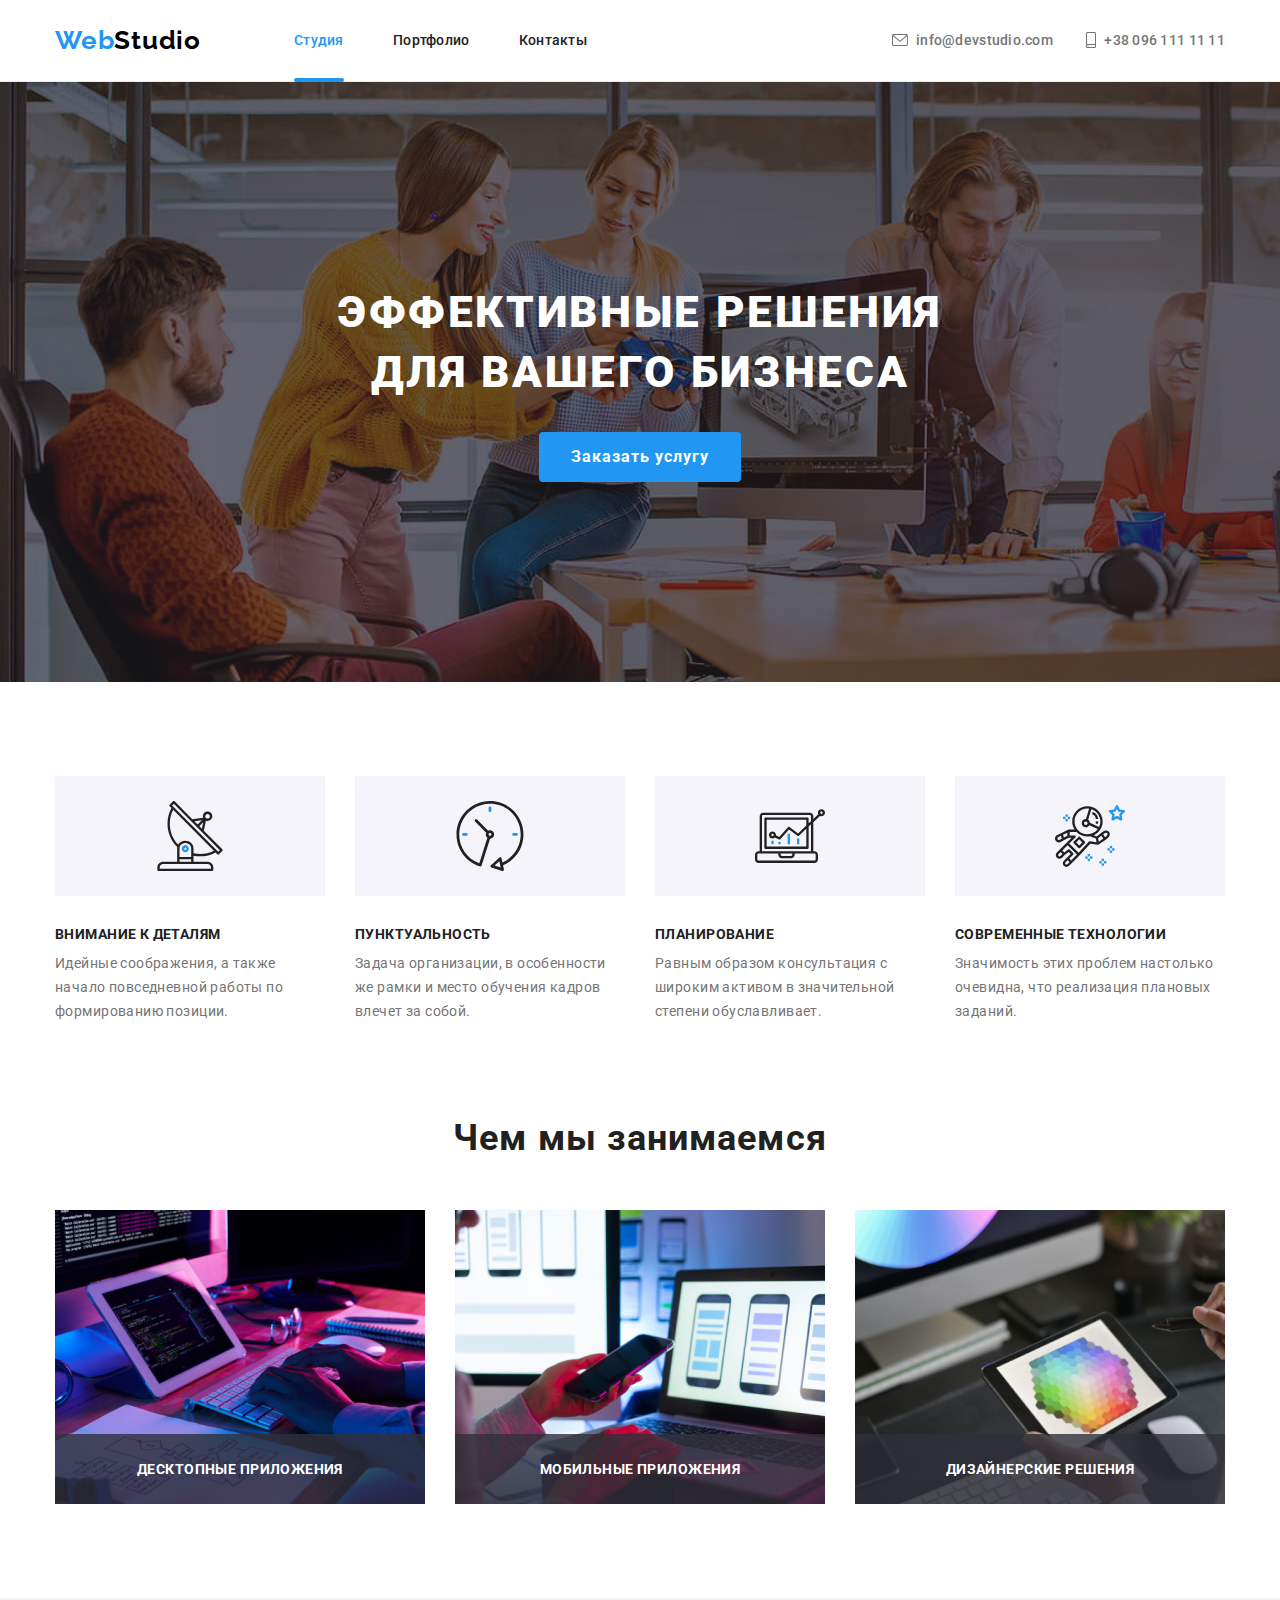
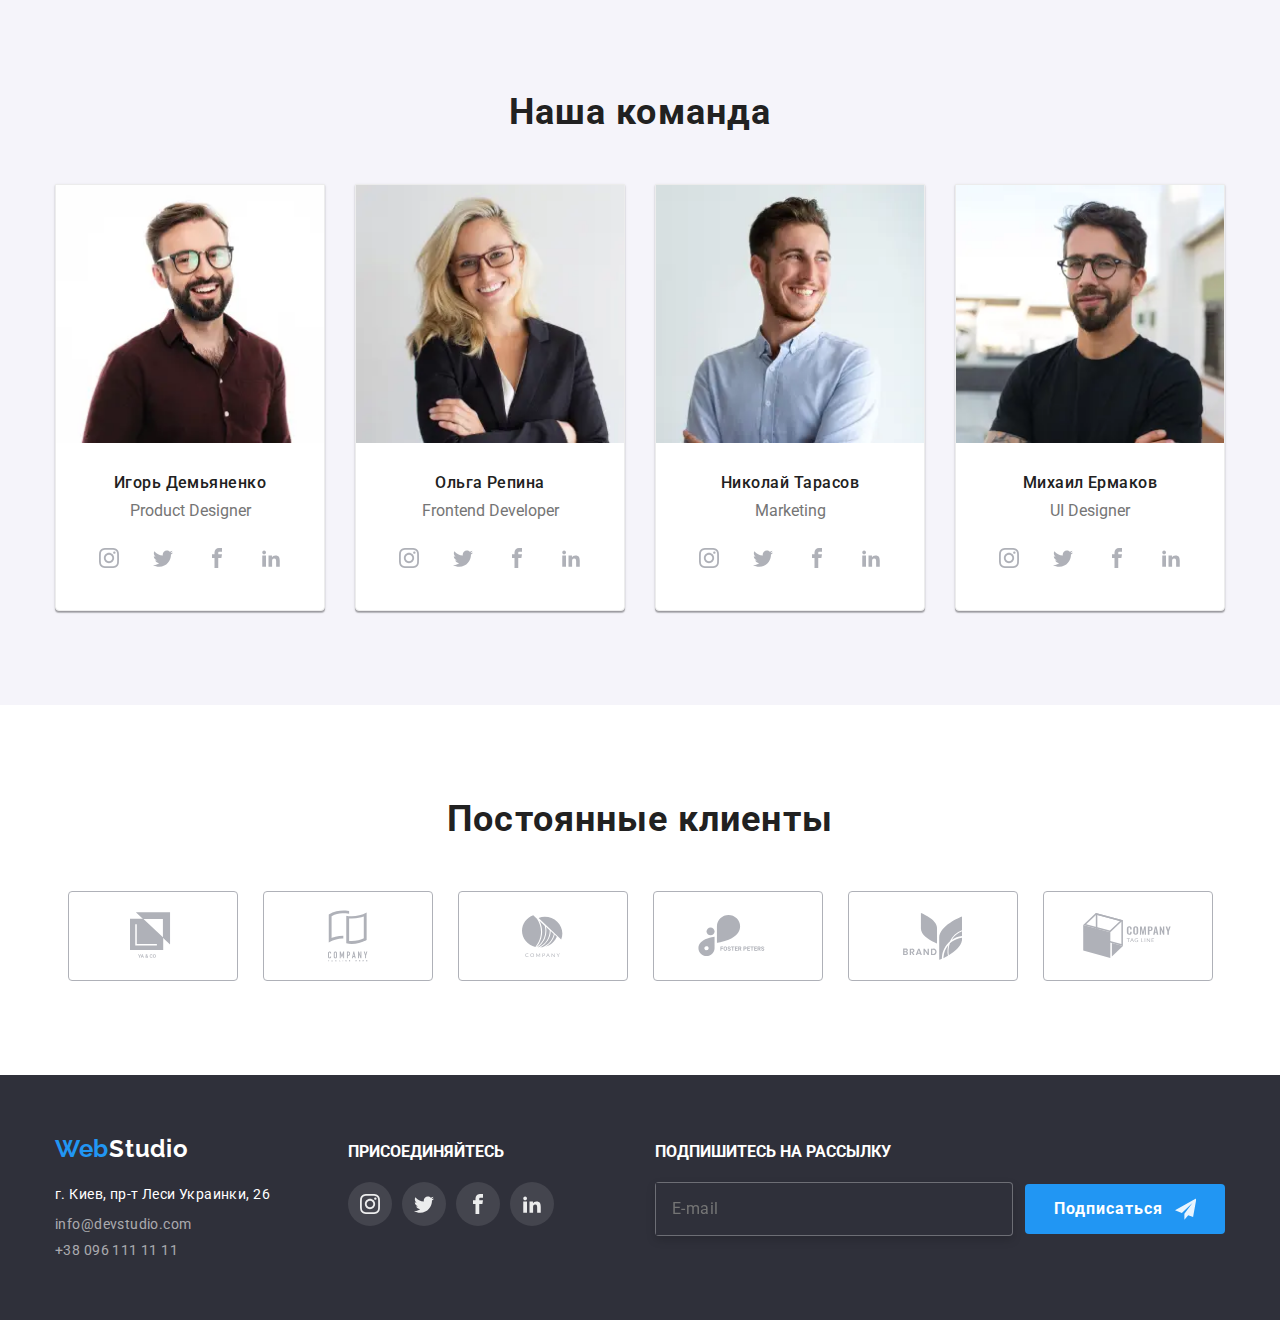
==== commit 0b12d43d: "hw8" ====
--- a/index.html
+++ b/index.html
@@ -70,30 +70,32 @@
                 <li class="nav-burger-list-item">
                   <a class="nav-burger-list-link" href="">Контакты</a>
                 </li>
-              </ul>
-              <ul class="address-burger">
-                <li class="address-burger-list">
-                  <a
-                    class="address-burger-mail"
-                    href="mailto:info@devstudio.com"
-                  >
-                    <svg class="icon-envelope" width="17px" height="17px">
-                      <use href="./images/icons/sprite.svg#icon-envelope"></use>
-                    </svg>
-                    info@devstudio.com
-                  </a>
-                </li>
-
-                <li class="address-burger-list">
-                  <a class="address-burger-tel" href="tel:+380961111111">
-                    <svg class="icon-smartphone" width="16px" height="18px">
-                      <use
-                        href="./images/icons/sprite.svg#icon-smartphone"
-                      ></use>
-                    </svg>
-                    +38 096 111 11 11
-                  </a>
-                </li>
+                <ul class="address-burger">
+                  <li class="address-burger-list">
+                    <a
+                      class="address-burger-mail"
+                      href="mailto:info@devstudio.com"
+                    >
+                      <svg class="icon-envelope" width="17px" height="17px">
+                        <use
+                          href="./images/icons/sprite.svg#icon-envelope"
+                        ></use>
+                      </svg>
+                      info@devstudio.com
+                    </a>
+                  </li>
+
+                  <li class="address-burger-list">
+                    <a class="address-burger-tel" href="tel:+380961111111">
+                      <svg class="icon-smartphone" width="16px" height="18px">
+                        <use
+                          href="./images/icons/sprite.svg#icon-smartphone"
+                        ></use>
+                      </svg>
+                      +38 096 111 11 11
+                    </a>
+                  </li>
+                </ul>
               </ul>
             </div>
 
--- a/css/main.min.css
+++ b/css/main.min.css
@@ -1,2 +1,2 @@
-.visually-hidden{position:absolute;width:1px;height:1px;margin:-1px;border:0;padding:0;white-space:nowrap;clip-path:inset(100%);clip:rect(0 0 0 0);overflow:hidden}.body{font-family:"Roboto", sans-serif;color:#757575}h1,h2,h3,h4,h5,h6{margin:0}ul,ol{margin:0;padding:0}p{margin:0}img{display:block;max-width:100%;height:auto}.container{width:100%;padding:0 15px}@media screen and (min-width: 480px){.container{max-width:480px;margin:0 auto}}@media screen and (min-width: 768px){.container{max-width:768px}.container.rubric{display:flex;align-items:center}}@media screen and (min-width: 1200px){.container{max-width:1200px}}.logo{font-family:Raleway;font-weight:700;font-size:24px;line-height:1.166;letter-spacing:0.03em;color:#000000;text-decoration:none}.logo .logo-accent{color:#2196f3}@media screen and (min-width: 768px){.logo{margin-right:88px}}@media screen and (min-width: 1200px){.logo{margin-right:93px;font-family:Raleway;font-weight:700;font-size:26px;line-height:1.192}}.modal-btn{font-style:normal;font-weight:700;font-size:16px;line-height:1.875;border-radius:4px;letter-spacing:0.06em;color:#fff;background-color:#2196f3;border:none;outline:none;cursor:pointer;padding:10px 32px}.social-list{display:flex;justify-content:center;margin-top:16px}.social-list-item:not(:last-child){margin-right:10px}.social-list-link{display:flex;justify-content:center;align-items:center;width:44px;height:44px;border-radius:50%;transition:250ms cubic-bezier(0.4, 0, 0.2, 1)}.social-list-link:hover,.social-list-link:focus{background-color:#2196f3}.social-list-icon{display:block;width:20px;height:20px;fill:#afb1b8}.social-list-link:hover>.social-list-icon,.social-list-link:focus>.social-list-icon{fill:#fff}.slogan-web{display:flex;justify-content:center;margin-bottom:20px;color:#fff}.social-web-list{display:flex;justify-content:center;margin-bottom:60px}.social-web-list-item:not(:last-child){margin-right:10px}.social-web-list-link{display:flex;justify-content:center;align-items:center;width:44px;height:44px;border-radius:50%;background-color:rgba(255,255,255,0.1);transition:250ms cubic-bezier(0.4, 0, 0.2, 1)}.social-web-list-link:hover,.social-web-list-link:focus{background-color:#2196f3;transition:250ms cubic-bezier(0.4, 0, 0.2, 1)}.social-web-list-icon{display:block;width:20px;height:20px;fill:rgba(255,255,255,0.9)}.social-web-list-link:hover>.social-web-list-icon,.social-web-list-link:focus>.social-web-list-icon{fill:#fff}@media screen and (min-width: 768px){.social-web{padding-top:65px;margin:0 auto}.slogan-web{text-align:center}}@media screen and (min-width: 1200px){.slogan-web{justify-content:flex-start}.social-web-list{margin-bottom:0;margin-right:93px}}.modal-btn-send{display:inline-flex;align-items:center;width:200px;border-radius:4px;padding:10px 29px;font-weight:700;font-size:16px;line-height:1.875;letter-spacing:0.06em;color:#fff;background-color:#2196f3;border:none;outline:none;cursor:pointer}.modal-icon-send{width:24px;height:24px;margin-left:12px;fill:rgba(255,255,255,0.9)}.backdrop{position:fixed;top:0;left:0;width:100%;height:100%;background-color:rgba(0,0,0,0.2);transition:250ms cubic-bezier(0.4, 0, 0.2, 1)}.modal-window{position:absolute;width:100%;max-width:450px;height:auto;top:50%;left:50%;transform:translate(-50%, -50%);background:#fff;box-shadow:0px 1px 3px rgba(0,0,0,0.12),0px 1px 1px rgba(0,0,0,0.14),0px 2px 1px rgba(0,0,0,0.2);border-radius:4px;padding:40px}.close-black{position:absolute;top:8px;right:8px;width:30px;height:30px;background-color:#fff;border:1px solid rgba(0,0,0,0.2);border-radius:50%;cursor:pointer;transition:250ms cubic-bezier(0.4, 0, 0.2, 1)}.close-black:focus,.close-black:hover{border-color:#2196f3}.icon-close{position:absolute;width:18px;height:18px;top:20%;right:20%}.close-black:focus>.icon-close,.close-black:hover>.icon-close{fill:#2196f3;transition:250ms cubic-bezier(0.4, 0, 0.2, 1)}.is-hidden{opacity:0;visibility:hidden;pointer-events:none}@media screen and (min-width: 1200px){.modal-window{width:100%;max-width:528px;min-height:581px}}.modal-form-btn{display:block;width:200px;border-radius:4px;padding:10px 32px;font-weight:700;font-size:16px;line-height:1.875;letter-spacing:0.06em;color:#fff;background-color:#2196f3;border:none;outline:none;cursor:pointer;margin:0 auto}.header{position:relative;padding:16px 0;border-bottom:1px solid #ececec}.navigation{display:flex;align-items:center;justify-content:space-between}.menu-button{display:inline-flex;margin:0;padding:0;border:none;background-color:transparent}.menu-button .icon-cross{display:none}.menu-button.is-open .icon-cross{display:block}.menu-button.is-open .icon-evenodd{display:none}.menu-button:hover,.menu-button:focus{color:#2196f3;fill:#2196f3}@media screen and (max-width: 767px){.nav-burger{padding:60px}.nav-burger-list-item:not(:last-child){margin-bottom:40px}.nav-burger-list-item{display:flex;justify-content:center}.nav-burger-list-link{position:relative;display:flex;font-size:14px;line-height:1.143;letter-spacing:0.02em;font-weight:500;color:#212121;padding-bottom:auto;transition:250ms cubic-bezier(0.4, 0, 0.2, 1);text-decoration:none}.nav-burger-list-link:hover,.nav-burger-list-link:focus{color:#2196f3}.nav-burger-list-link.current{color:#2196f3}.nav-burger-list-link::after{position:absolute;content:" ";width:100%;height:4px;bottom:-8px;border-radius:2px;color:#2196f3;background-color:#2196f3;opacity:0}.current::after{opacity:1}.nav-burger-list-link:hover::after{opacity:1;transition:opacity 250ms cubic-bezier(0.4, 0, 0.2, 1)}.address-cont{display:block;align-items:center;font-weight:500;font-size:12px;line-height:1.166;color:#757575;fill:#757575}.address-burger .address-burger-mail{display:block;align-items:center;font-style:normal;font-weight:500;font-size:12px;line-height:1.166;letter-spacing:0.02em;color:#757575;transition:250ms cubic-bezier(0.4, 0, 0.2, 1);text-decoration:none;margin-bottom:10px}.address-burger .address-burger-mail:hover,.address-burger .address-burger-mail:focus{color:#2196f3;fill:#2196f3}.address-burger-mail>.icon-envelope,.address-burger-tel>.icon-smartphone{width:14px;height:10px;margin-right:8px}.address-burger .address-burger-tel{display:block;align-items:center;font-style:normal;font-weight:500;font-size:12px;line-height:1.166;letter-spacing:0.02em;color:#757575;transition:250ms cubic-bezier(0.4, 0, 0.2, 1);text-decoration:none}.address-burger .address-burger-tel:hover,.address-burger .address-burger-tel:focus{color:#2196f3;fill:#2196f3}.address-burger-mail>.icon-envelope{width:14px;height:10px;margin-right:8px;fill:#757575}.address-burger-tel>.icon-smartphone{width:10px;height:14px;margin-right:8px;fill:#757575}.navigation-list,.address{display:none}.menu-container{display:none;position:absolute;z-index:1;left:0;top:100%;width:100%;height:453px;padding:0;text-align:center;background-color:#fff;box-shadow:0px 1px 3px rgba(0,0,0,0.12),0px 1px 1px rgba(0,0,0,0.14),0px 2px 1px rgba(0,0,0,0.2);border-top:1px solid #ececec}.menu-container.is-open{display:block}}@media screen and (min-width: 768px){.header{padding:21px 0}.navigation{display:flex}.menu-button{display:none}.menu-container{display:none}.navigation-list{display:flex;align-items:center;justify-content:space-between;width:294px;margin-right:84px}.navigation-list-link{position:relative;font-size:14px;line-height:1.143;letter-spacing:0.02em;font-weight:500;color:#212121;padding-bottom:auto;transition:250ms cubic-bezier(0.4, 0, 0.2, 1);text-decoration:none}.navigation-list-link:hover,.navigation-list-link:focus{color:#2196f3}.navigation-list-link.current{color:#2196f3}.navigation-list-link::after{position:absolute;content:"";display:block;transform:translateY(28px);width:100%;height:4px;border-radius:2px;color:#2196f3;background-color:#2196f3;opacity:0}.current::after{opacity:1}.navigation-list-link:hover::after{opacity:1;transition:opacity 250ms cubic-bezier(0.4, 0, 0.2, 1)}.address{display:flex}.address-cont{display:block;align-items:center;font-weight:500;font-size:12px;line-height:1.166;color:#757575;fill:#757575}.address-cont .address-mail{display:flex;align-items:center;font-style:normal;color:#757575;transition:250ms cubic-bezier(0.4, 0, 0.2, 1);text-decoration:none;margin-bottom:10px}.address-cont .address-mail:hover,.address-cont .address-mail:focus{color:#2196f3;fill:#2196f3}.address-mail>.icon-envelope{width:14px;height:10px;margin-right:8px}.address-tel>.icon-smartphone{width:10px;height:14px;margin-right:8px}.address-cont .address-tel{display:flex;align-items:center;font-style:normal;font-weight:500;font-size:12px;line-height:1.166;letter-spacing:0.02em;color:#757575;transition:250ms cubic-bezier(0.4, 0, 0.2, 1);text-decoration:none}.address-cont .address-tel:hover,.address-cont .address-tel:focus{color:#2196f3;fill:#2196f3}}@media screen and (min-width: 1200px){.header{padding:25px 0;border-bottom:1px solid #ececec}.navigation{align-items:center}.navigation-list{display:flex;margin:0 auto}.address{display:flex}.address>.address-cont{display:flex;align-items:center;justify-content:space-between;width:333px;margin-left:305px}.address-cont .address-mail{display:flex;align-items:center;font-style:normal;font-weight:500;font-size:14px;line-height:1.143;letter-spacing:0.02em;margin-bottom:0}.address-mail>.icon-envelope{width:16px;height:12px}.address-cont .address-tel{display:flex;align-items:center;font-style:normal;font-weight:500;font-size:14px;line-height:1.166;letter-spacing:0.02em;color:#757575;transition:250ms cubic-bezier(0.4, 0, 0.2, 1);text-decoration:none}.address-cont .address-tel:hover,.address-cont .address-tel:focus{color:#2196f3;fill:#2196f3}.address-tel>.icon-smartphone{width:10px;height:16px;margin-right:8px}}.hero{padding-top:118px;padding-bottom:118px;background-color:#2f303a;background-image:linear-gradient(to right, rgba(47,48,58,0.4), rgba(49,41,41,0.5)),url("../images/hero/bg-mobile@1x.jpg");background-repeat:no-repeat;background-size:cover;text-align:center}.hero-title{font-style:normal;font-weight:900;font-size:26px;line-height:1.615;letter-spacing:0.06em;text-transform:uppercase;color:#fff;margin-bottom:30px}@media screen and (min-device-pixel-ratio: 2) and (min-width: 320px), screen and (min-resolution: 192dpi) and (min-width: 320px), screen and (min-resolution: 2dppx) and (min-width: 320px){.hero{background-image:linear-gradient(to right, rgba(47,48,58,0.4), rgba(49,41,41,0.5)),url("../images/hero/bg-mobile@2x.jpg")}}@media screen and (min-width: 768px){.hero{background-image:linear-gradient(to right, rgba(47,48,58,0.4), rgba(49,41,41,0.5)),url("../images/hero/bg-tablet@1x.jpg")}}@media screen and (min-device-pixel-ratio: 2) and (min-width: 768px), screen and (min-resolution: 192dpi) and (min-width: 768px), screen and (min-resolution: 2dppx) and (min-width: 768px){.hero{background-image:linear-gradient(to right, rgba(47,48,58,0.4), rgba(49,41,41,0.5)),url("../images/hero/bg-tablet@2x.jpg")}}@media screen and (min-width: 1200px){.hero{max-width:1600px;margin-left:auto;margin-right:auto;padding:200px 0;background-image:linear-gradient(to right, rgba(47,48,58,0.4), rgba(49,41,41,0.5)),url("../images/hero/background-studio.jpg")}.hero-title{font-weight:900;font-size:44px;line-height:1.364}}@media screen and (min-device-pixel-ratio: 2) and (min-width: 1200px), screen and (min-resolution: 192dpi) and (min-width: 1200px), screen and (min-resolution: 2dppx) and (min-width: 1200px){.hero{background-image:linear-gradient(to right, rgba(47,48,58,0.4), rgba(49,41,41,0.5)),url("../images/hero/background-studio@2x.jpg")}}.features{padding:60px 0}.features-list{display:flex;justify-content:center;flex-wrap:wrap}.features-list-item{font-weight:400;font-style:normal;font-weight:normal;font-size:14px;line-height:1.714;letter-spacing:0.03em}.icons-features{display:flex;justify-content:center;align-items:center;max-width:450px;height:120px;margin-bottom:30px;background-color:#f5f4fa}.features-list-title{text-align:center;font-size:14px;line-height:1.143;margin-bottom:10px;color:#212121}@media screen and (max-width: 767px){.features-list-item:not(:last-child){margin-bottom:30px}}@media screen and (min-width: 768px) and (max-width: 1199px){.features-list-item{max-width:354px}.features-list-item:nth-child(even){margin-left:30px}}@media screen and (min-width: 1200px){.features{padding:94px 0}.features-list{display:flex;justify-content:space-between}.features-list-item{max-width:270px}}.section-about{display:none}@media screen and (min-width: 1200px){.section-about{display:flex;padding-bottom:94px}.section-about-title{display:flex;justify-content:center;margin-bottom:50px;font-style:normal;font-weight:bold;font-size:36px;line-height:1.166;letter-spacing:0.03em;color:#212121}.container-about{display:flex;justify-content:space-between}.about-element{position:relative}.field-label{position:absolute;width:100%;height:70px;bottom:0;background:rgba(47,48,58,0.8)}.about-label{position:absolute;width:100%;top:50%;left:50%;transform:translate(-50%, -50%);height:16px;font-style:normal;font-weight:700;font-size:14px;line-height:1.172;text-align:center;letter-spacing:0.03em;text-transform:uppercase;color:#fff}}.section-team{padding:60px 0;background-color:#f5f4fa}.section-team-title{display:flex;justify-content:center;font-style:normal;font-weight:bold;font-size:28px;line-height:1.178;text-align:center;letter-spacing:0.03em;color:#212121;margin-bottom:30px}.team>.team-list{border:1px solid #ececec;border-radius:0px 0px 4px 4px;box-shadow:0px 1px 3px rgba(0,0,0,0.12),0px 1px 1px rgba(0,0,0,0.14),0px 2px 1px rgba(0,0,0,0.2);background-color:#fff}.team-list .passport{text-align:center;padding-bottom:30px}.team-list .name{margin-top:30px;margin-bottom:10px;font-style:normal;font-weight:500;font-size:16px;line-height:1.188;letter-spacing:0.03em;color:#212121}@media screen and (min-width: 320px) and (max-width: 767px){.team>.team-list:not(:last-child){margin-bottom:30px}}@media screen and (min-width: 768px) and (max-width: 1199px){.team{display:flex;flex-wrap:wrap}.team-list{max-width:354px}.team-list:nth-child(-n+2){margin-bottom:30px}.team-list:nth-child(even){margin-left:30px}}@media screen and (min-width: 1200px){.section-team{padding-top:94px;padding-bottom:94px}.section-team-title{display:flex;justify-content:center;font-style:normal;font-weight:bold;font-size:36px;line-height:1.166;text-align:center;letter-spacing:0.03em;color:#212121;margin-bottom:50px}.team{display:flex;flex-wrap:wrap;margin-top:-30px;margin-left:-30px}.team-list{width:270px;margin-top:30px;margin-left:30px;flex-basis:calc(100% / 4 - 30px);padding-bottom:0px}}.regular-customer{padding:60px 0}.customer-list{display:flex;flex-wrap:wrap;justify-content:space-between}.customer-title{font-style:normal;font-weight:bold;font-size:28px;line-height:1.179;text-align:center;letter-spacing:0.03em;margin-bottom:30px;color:#212121}.customer-item{display:flex;margin:0 auto;align-items:center;justify-content:center;width:calc((100% / 2) - 30px)}.customer-link{display:flex;align-items:center;justify-content:center;height:90px;width:100%;box-sizing:border-box;border:1px solid #afb1b8;border-radius:4px;fill:#afb1b8;transition:all 250ms cubic-bezier(0.4, 0, 0.2, 1)}.customer-link:hover,.customer-link:focus{fill:#2196f3;border-color:#2196f3}.customer-link .customer-icon:hover,.customer-link .customer-icon:focus{fill:#2196f3}@media screen and (max-width: 767px){.customer-item:nth-child(-n+4){margin-bottom:30px}}@media screen and (min-width: 768px) and (max-width: 1199px){.customer-item{width:226px}.customer-item:nth-child(-n+3){margin-bottom:30px}}@media screen and (min-width: 1200px){.customer-item{width:170px}}.footer{padding-bottom:60px;background-color:#2f303a}.tube .logo-tube{display:block;margin:0 auto;text-align:center;font-family:Raleway;font-weight:700;font-size:24px;line-height:1.166;letter-spacing:0.03em;color:#fff;text-decoration:none;padding-top:60px}.tube .logo-tube .logo-accent{color:#2196f3}.container-tube{max-width:480px;display:block;margin:0 auto;text-align:center}.address-box{margin-top:20px;margin-bottom:60px}.address-mail-item>.location{font-style:normal;font-size:14px;line-height:1.714;letter-spacing:0.03em;font-weight:400;color:#fff}.address-mail-item:not(:last-child){margin-bottom:8px}.address-tube .address-tel-unit,.address-tube .address-mail-unit{font-style:normal;font-weight:normal;font-size:14px;line-height:1.143px;letter-spacing:0.03em;color:rgba(255,255,255,0.6);transition:250ms cubic-bezier(0.4, 0, 0.2, 1);text-decoration:none}.address-tube .address-tel-unit.address-mail-unit:hover,.address-tube .address-tel-unit.address-mail-unit:focus,.address-tube .address-mail-unit.address-mail-unit:hover,.address-tube .address-mail-unit.address-mail-unit:focus{color:#2196f3}.address-tube .address-tel-unit.address-tel-unit:hover,.address-tube .address-tel-unit.address-tel-unit:focus,.address-tube .address-mail-unit.address-tel-unit:hover,.address-tube .address-mail-unit.address-tel-unit:focus{color:#2196f3}@media screen and (min-width: 768px){.tube{display:flex;flex-wrap:wrap;justify-content:space-between}}@media screen and (min-width: 1200px){.tube{flex-wrap:nowrap;align-items:baseline}.tube .logo-tube{text-align:start;margin-bottom:20px}.container-tube{margin:0 70px 0 0;text-align:start}.address-box{margin-bottom:0}}.form-subscription{display:flex;flex-direction:column;align-items:center}.form-field-email{display:block;width:100%;box-sizing:border-box;margin-bottom:20px;border-radius:4px;border:1px solid rgba(255,255,255,0.3);background-color:#2f303a;filter:drop-shadow(0px 4px 4px rgba(0,0,0,0.15))}.form-input{max-width:450px;padding:16px;font-style:normal;font-weight:400;font-size:16px;line-height:1.25;letter-spacing:0.03em;border:none;outline:none;color:rgba(255,255,255,0.6);background-color:#2f303a}.form-input::placeholder{font-weight:400;font-size:16px}@media screen and (min-width: 768px) and (max-width: 1199px){.form-subscription{width:450px}.email-subscription{margin:0 auto}}@media screen and (min-width: 1200px){.form-subscription{display:flex;flex-direction:row;width:570px}.form-field-email{margin-right:12px;margin-bottom:0}}.modal-slogan{display:block;font-style:normal;font-weight:700;font-size:20px;line-height:1.5;text-align:center;letter-spacing:0.03em;color:#212121;margin-bottom:12px}.modal-form{display:flex;flex-direction:column}.modal-form-sender{margin-bottom:10px}.modal-form-field{display:block;font-style:normal;font-weight:400;font-size:12px;line-height:1.166;letter-spacing:0.01em;margin-bottom:4px}.modal-form-input-wrapper{position:relative}.modal-form-input{display:block;width:100%;height:40px;border:1px solid rgba(33,33,33,0.2);border-radius:4px;padding-left:40px;outline:none;transition:250ms cubic-bezier(0.4, 0, 0.2, 1)}.modal-form-input:focus{border:1px solid #2196f3;cursor:pointer}.modal-form-icon{position:absolute;display:block;top:50%;transform:translateY(-50%);left:12px;width:18px;height:18px;transition:250ms cubic-bezier(0.4, 0, 0.2, 1)}.modal-form-input:focus+.modal-form-icon{fill:#2196f3}.modal-form-fillup{height:138px;margin-bottom:20px}.modal-form-message{width:100%;height:120px;font-style:normal;padding:12px 16px;font-weight:400;font-size:14px;line-height:1.143;letter-spacing:0.01em;border:1px solid rgba(33,33,33,0.2);border-radius:4px;outline:none;resize:none;transition:250ms cubic-bezier(0.4, 0, 0.2, 1)}.modal-form-message:focus{border:1px solid #2196f3}.modal-form-message::placeholder{color:rgba(117,117,117,0.5)}.user-agreement{display:block;margin-bottom:30px}.subject-agreement{color:#2196f3;margin-left:6px}.policy-agreement{display:flex;flex-wrap:wrap;max-width:100%;align-items:center;text-align:center;justify-content:center;font-style:normal;font-weight:400;font-size:12px;line-height:1.166px;letter-spacing:0.03em}.policy-agreement::before{content:"";width:16px;height:15px;border:2px solid #212121;margin-right:7px;border-radius:2px}.user-policy:checked+.policy-agreement::before{background-image:url("../images/hero/icon-check.png");border:transparent}@media screen and (max-width: 767px){.policy-agreement{font-style:normal;font-weight:400;font-size:12px;line-height:14px}}@media screen and (min-width: 1200px){.modal-slogan{font-size:20px;line-height:1.15}.policy-agreement{font-size:14px;line-height:1.714px}}
+.visually-hidden{position:absolute;width:1px;height:1px;margin:-1px;border:0;padding:0;white-space:nowrap;clip-path:inset(100%);clip:rect(0 0 0 0);overflow:hidden}.body{font-family:"Roboto", sans-serif;color:#757575}h1,h2,h3,h4,h5,h6{margin:0}ul,ol{margin:0;padding:0}p{margin:0}img{display:block;max-width:100%;height:auto}.container{width:100%;padding:0 15px}@media screen and (min-width: 480px){.container{max-width:480px;margin:0 auto}}@media screen and (min-width: 768px){.container{max-width:768px}.container.rubric{display:flex;align-items:center}}@media screen and (min-width: 1200px){.container{max-width:1200px}}.logo{font-family:Raleway;font-weight:700;font-size:24px;line-height:1.166;letter-spacing:0.03em;color:#000000;text-decoration:none}.logo .logo-accent{color:#2196f3}@media screen and (min-width: 768px){.logo{margin-right:88px}}@media screen and (min-width: 1200px){.logo{margin-right:93px;font-family:Raleway;font-weight:700;font-size:26px;line-height:1.192}}.modal-btn{font-style:normal;font-weight:700;font-size:16px;line-height:1.875;border-radius:4px;letter-spacing:0.06em;color:#fff;background-color:#2196f3;border:none;outline:none;cursor:pointer;padding:10px 32px}.social-list{display:flex;justify-content:center;margin-top:16px}.social-list-item:not(:last-child){margin-right:10px}.social-list-link{display:flex;justify-content:center;align-items:center;width:44px;height:44px;border-radius:50%;transition:250ms cubic-bezier(0.4, 0, 0.2, 1)}.social-list-link:hover,.social-list-link:focus{background-color:#2196f3}.social-list-icon{display:block;width:20px;height:20px;fill:#afb1b8}.social-list-link:hover>.social-list-icon,.social-list-link:focus>.social-list-icon{fill:#fff}.slogan-web{display:flex;justify-content:center;margin-bottom:20px;color:#fff}.social-web-list{display:flex;justify-content:center;margin-bottom:60px}.social-web-list-item:not(:last-child){margin-right:10px}.social-web-list-link{display:flex;justify-content:center;align-items:center;width:44px;height:44px;border-radius:50%;background-color:rgba(255,255,255,0.1);transition:250ms cubic-bezier(0.4, 0, 0.2, 1)}.social-web-list-link:hover,.social-web-list-link:focus{background-color:#2196f3;transition:250ms cubic-bezier(0.4, 0, 0.2, 1)}.social-web-list-icon{display:block;width:20px;height:20px;fill:rgba(255,255,255,0.9)}.social-web-list-link:hover>.social-web-list-icon,.social-web-list-link:focus>.social-web-list-icon{fill:#fff}@media screen and (min-width: 768px){.social-web{padding-top:65px;margin:0 auto}.slogan-web{text-align:center}}@media screen and (min-width: 1200px){.slogan-web{justify-content:flex-start}.social-web-list{margin-bottom:0;margin-right:93px}}.modal-btn-send{display:inline-flex;align-items:center;width:200px;border-radius:4px;padding:10px 29px;font-weight:700;font-size:16px;line-height:1.875;letter-spacing:0.06em;color:#fff;background-color:#2196f3;border:none;outline:none;cursor:pointer}.modal-icon-send{width:24px;height:24px;margin-left:12px;fill:rgba(255,255,255,0.9)}.backdrop{position:fixed;top:0;left:0;width:100%;height:100%;background-color:rgba(0,0,0,0.2);transition:250ms cubic-bezier(0.4, 0, 0.2, 1)}.modal-window{position:absolute;width:100%;max-width:450px;height:auto;top:50%;left:50%;transform:translate(-50%, -50%);background:#fff;box-shadow:0px 1px 3px rgba(0,0,0,0.12),0px 1px 1px rgba(0,0,0,0.14),0px 2px 1px rgba(0,0,0,0.2);border-radius:4px;padding:40px}.close-black{position:absolute;top:8px;right:8px;width:30px;height:30px;background-color:#fff;border:1px solid rgba(0,0,0,0.2);border-radius:50%;cursor:pointer;transition:250ms cubic-bezier(0.4, 0, 0.2, 1)}.close-black:focus,.close-black:hover{border-color:#2196f3}.icon-close{position:absolute;width:18px;height:18px;top:20%;right:20%}.close-black:focus>.icon-close,.close-black:hover>.icon-close{fill:#2196f3;transition:250ms cubic-bezier(0.4, 0, 0.2, 1)}.is-hidden{opacity:0;visibility:hidden;pointer-events:none}@media screen and (min-width: 1200px){.modal-window{width:100%;max-width:528px;min-height:581px}}.modal-form-btn{display:block;width:200px;border-radius:4px;padding:10px 32px;font-weight:700;font-size:16px;line-height:1.875;letter-spacing:0.06em;color:#fff;background-color:#2196f3;border:none;outline:none;cursor:pointer;margin:0 auto}.header{position:relative;padding:16px 0;border-bottom:1px solid #ececec}.navigation{display:flex;align-items:center;justify-content:space-between}.menu-button{display:inline-flex;margin:0;padding:0;border:none;background-color:transparent}.menu-button .icon-cross{display:none}.menu-button.is-open .icon-cross{display:block}.menu-button.is-open .icon-evenodd{display:none}.menu-button:hover,.menu-button:focus{color:#2196f3;fill:#2196f3}@media screen and (max-width: 767px){.nav-burger{padding:60px}.nav-burger-list-item:not(:last-child){margin-bottom:40px}.nav-burger-list-item{display:flex;justify-content:center}.nav-burger-list-link{position:relative;display:flex;font-size:14px;line-height:1.143;letter-spacing:0.02em;font-weight:500;color:#212121;padding-bottom:auto;transition:250ms cubic-bezier(0.4, 0, 0.2, 1);text-decoration:none}.nav-burger-list-link:hover,.nav-burger-list-link:focus{color:#2196f3}.nav-burger-list-link.current{color:#2196f3}.nav-burger-list-link::after{position:absolute;content:" ";width:100%;height:4px;bottom:-8px;border-radius:2px;color:#2196f3;background-color:#2196f3;opacity:0}.current::after{opacity:1}.nav-burger-list-link:hover::after{opacity:1;transition:opacity 250ms cubic-bezier(0.4, 0, 0.2, 1)}.address-cont{display:block;align-items:center;font-weight:500;font-size:12px;line-height:1.166;color:#757575;fill:#757575}.address-burger .address-burger-mail{display:block;align-items:center;font-style:normal;font-weight:500;font-size:12px;line-height:1.166;letter-spacing:0.02em;color:#757575;transition:250ms cubic-bezier(0.4, 0, 0.2, 1);text-decoration:none;margin-bottom:10px}.address-burger .address-burger-mail:hover,.address-burger .address-burger-mail:focus{color:#2196f3;fill:#2196f3}.address-burger-mail>.icon-envelope,.address-burger-tel>.icon-smartphone{width:14px;height:10px;margin-right:8px}.address-burger .address-burger-tel{display:block;align-items:center;font-style:normal;font-weight:500;font-size:12px;line-height:1.166;letter-spacing:0.02em;color:#757575;transition:250ms cubic-bezier(0.4, 0, 0.2, 1);text-decoration:none}.address-burger .address-burger-tel:hover,.address-burger .address-burger-tel:focus{color:#2196f3;fill:#2196f3}.address-burger-mail>.icon-envelope{width:14px;height:10px;margin-right:8px;fill:#757575}.address-burger-tel>.icon-smartphone{width:10px;height:14px;margin-right:8px;fill:#757575}.navigation-list,.address{display:none}.menu-container{display:none;position:absolute;z-index:1;left:0;top:100%;width:100%;padding:0;text-align:center;background-color:#fff;box-shadow:0px 1px 3px rgba(0,0,0,0.12),0px 1px 1px rgba(0,0,0,0.14),0px 2px 1px rgba(0,0,0,0.2);border-top:1px solid #ececec}.menu-container.is-open{display:block}}@media screen and (min-width: 768px){.header{padding:21px 0}.navigation{display:flex}.menu-button{display:none}.menu-container{display:none}.navigation-list{display:flex;align-items:center;justify-content:space-between;width:294px;margin-right:84px}.navigation-list-link{position:relative;font-size:14px;line-height:1.143;letter-spacing:0.02em;font-weight:500;color:#212121;padding-bottom:auto;transition:250ms cubic-bezier(0.4, 0, 0.2, 1);text-decoration:none}.navigation-list-link:hover,.navigation-list-link:focus{color:#2196f3}.navigation-list-link.current{color:#2196f3}.navigation-list-link::after{position:absolute;content:"";display:block;transform:translateY(28px);width:100%;height:4px;border-radius:2px;color:#2196f3;background-color:#2196f3;opacity:0}.current::after{opacity:1}.navigation-list-link:hover::after{opacity:1;transition:opacity 250ms cubic-bezier(0.4, 0, 0.2, 1)}.address{display:flex}.address-cont{display:block;align-items:center;font-weight:500;font-size:12px;line-height:1.166;color:#757575;fill:#757575}.address-cont .address-mail{display:flex;align-items:center;font-style:normal;color:#757575;transition:250ms cubic-bezier(0.4, 0, 0.2, 1);text-decoration:none;margin-bottom:10px}.address-cont .address-mail:hover,.address-cont .address-mail:focus{color:#2196f3;fill:#2196f3}.address-mail>.icon-envelope{width:14px;height:10px;margin-right:8px}.address-tel>.icon-smartphone{width:10px;height:14px;margin-right:8px}.address-cont .address-tel{display:flex;align-items:center;font-style:normal;font-weight:500;font-size:12px;line-height:1.166;letter-spacing:0.02em;color:#757575;transition:250ms cubic-bezier(0.4, 0, 0.2, 1);text-decoration:none}.address-cont .address-tel:hover,.address-cont .address-tel:focus{color:#2196f3;fill:#2196f3}}@media screen and (min-width: 1200px){.header{padding:25px 0;border-bottom:1px solid #ececec}.navigation{align-items:center}.navigation-list{display:flex;margin:0 auto}.address{display:flex}.address>.address-cont{display:flex;align-items:center;justify-content:space-between;width:333px;margin-left:305px}.address-cont .address-mail{display:flex;align-items:center;font-style:normal;font-weight:500;font-size:14px;line-height:1.143;letter-spacing:0.02em;margin-bottom:0}.address-mail>.icon-envelope{width:16px;height:12px}.address-cont .address-tel{display:flex;align-items:center;font-style:normal;font-weight:500;font-size:14px;line-height:1.166;letter-spacing:0.02em;color:#757575;transition:250ms cubic-bezier(0.4, 0, 0.2, 1);text-decoration:none}.address-cont .address-tel:hover,.address-cont .address-tel:focus{color:#2196f3;fill:#2196f3}.address-tel>.icon-smartphone{width:10px;height:16px;margin-right:8px}}.hero{padding-top:118px;padding-bottom:118px;background-color:#2f303a;background-image:linear-gradient(to right, rgba(47,48,58,0.4), rgba(49,41,41,0.5)),url("../images/hero/bg-mobile@1x.jpg");background-repeat:no-repeat;background-size:cover;text-align:center}.hero-title{font-style:normal;font-weight:900;font-size:26px;line-height:1.615;letter-spacing:0.06em;text-transform:uppercase;color:#fff;margin-bottom:30px}@media screen and (min-device-pixel-ratio: 2) and (min-width: 320px), screen and (min-resolution: 192dpi) and (min-width: 320px), screen and (min-resolution: 2dppx) and (min-width: 320px){.hero{background-image:linear-gradient(to right, rgba(47,48,58,0.4), rgba(49,41,41,0.5)),url("../images/hero/bg-mobile@2x.jpg")}}@media screen and (min-width: 768px){.hero{background-image:linear-gradient(to right, rgba(47,48,58,0.4), rgba(49,41,41,0.5)),url("../images/hero/bg-tablet@1x.jpg")}}@media screen and (min-device-pixel-ratio: 2) and (min-width: 768px), screen and (min-resolution: 192dpi) and (min-width: 768px), screen and (min-resolution: 2dppx) and (min-width: 768px){.hero{background-image:linear-gradient(to right, rgba(47,48,58,0.4), rgba(49,41,41,0.5)),url("../images/hero/bg-tablet@2x.jpg")}}@media screen and (min-width: 1200px){.hero{max-width:1600px;margin-left:auto;margin-right:auto;padding:200px 0;background-image:linear-gradient(to right, rgba(47,48,58,0.4), rgba(49,41,41,0.5)),url("../images/hero/background-studio.jpg")}.hero-title{font-weight:900;font-size:44px;line-height:1.364}}@media screen and (min-device-pixel-ratio: 2) and (min-width: 1200px), screen and (min-resolution: 192dpi) and (min-width: 1200px), screen and (min-resolution: 2dppx) and (min-width: 1200px){.hero{background-image:linear-gradient(to right, rgba(47,48,58,0.4), rgba(49,41,41,0.5)),url("../images/hero/background-studio@2x.jpg")}}.features{padding:60px 0}.features-list{display:flex;justify-content:center;flex-wrap:wrap}.features-list-item{font-weight:400;font-style:normal;font-weight:normal;font-size:14px;line-height:1.714;letter-spacing:0.03em}.icons-features{display:flex;justify-content:center;align-items:center;max-width:450px;height:120px;margin-bottom:30px;background-color:#f5f4fa}.features-list-title{font-size:14px;line-height:1.143;margin-bottom:10px;color:#212121}@media screen and (max-width: 767px){.features-list-item:not(:last-child){margin-bottom:30px}.features-list-title{text-align:center}}@media screen and (min-width: 768px) and (max-width: 1199px){.features-list-item{max-width:354px}.features-list-item:nth-child(even){margin-left:30px}}@media screen and (min-width: 1200px){.features{padding:94px 0}.features-list{display:flex;justify-content:space-between}.features-list-item{max-width:270px}}.section-about{display:none}@media screen and (min-width: 1200px){.section-about{display:flex;padding-bottom:94px}.section-about-title{display:flex;justify-content:center;margin-bottom:50px;font-style:normal;font-weight:bold;font-size:36px;line-height:1.166;letter-spacing:0.03em;color:#212121}.container-about{display:flex;justify-content:space-between}.about-element{position:relative}.field-label{position:absolute;width:100%;height:70px;bottom:0;background:rgba(47,48,58,0.8)}.about-label{position:absolute;width:100%;top:50%;left:50%;transform:translate(-50%, -50%);height:16px;font-style:normal;font-weight:700;font-size:14px;line-height:1.172;text-align:center;letter-spacing:0.03em;text-transform:uppercase;color:#fff}}.section-team{padding:60px 0;background-color:#f5f4fa}.section-team-title{display:flex;justify-content:center;font-style:normal;font-weight:bold;font-size:28px;line-height:1.178;text-align:center;letter-spacing:0.03em;color:#212121;margin-bottom:30px}.team>.team-list{border:1px solid #ececec;border-radius:0px 0px 4px 4px;box-shadow:0px 1px 3px rgba(0,0,0,0.12),0px 1px 1px rgba(0,0,0,0.14),0px 2px 1px rgba(0,0,0,0.2);background-color:#fff}.team-list .passport{text-align:center;padding-bottom:30px}.team-list .name{margin-top:30px;margin-bottom:10px;font-style:normal;font-weight:500;font-size:16px;line-height:1.188;letter-spacing:0.03em;color:#212121}@media screen and (min-width: 320px) and (max-width: 767px){.team>.team-list:not(:last-child){margin-bottom:30px}}@media screen and (min-width: 768px) and (max-width: 1199px){.team{display:flex;flex-wrap:wrap}.team-list{max-width:354px}.team-list:nth-child(-n+2){margin-bottom:30px}.team-list:nth-child(even){margin-left:30px}}@media screen and (min-width: 1200px){.section-team{padding-top:94px;padding-bottom:94px}.section-team-title{display:flex;justify-content:center;font-style:normal;font-weight:bold;font-size:36px;line-height:1.166;text-align:center;letter-spacing:0.03em;color:#212121;margin-bottom:50px}.team{display:flex;flex-wrap:wrap;margin-top:-30px;margin-left:-30px}.team-list{width:270px;margin-top:30px;margin-left:30px;flex-basis:calc(100% / 4 - 30px);padding-bottom:0px}}.regular-customer{padding-top:60px;padding-bottom:60px}.customer-list{display:flex;flex-wrap:wrap;justify-content:space-between}.customer-title{font-style:normal;font-weight:bold;font-size:28px;line-height:1.179;text-align:center;letter-spacing:0.03em;margin-bottom:30px;color:#212121}@media screen and (min-width: 1200px){.customer-title{font-size:36px;line-height:1.16;text-align:center;letter-spacing:0.03em;margin-bottom:50px;color:#212121}}.customer-item{display:flex;margin:0 auto;align-items:center;justify-content:center;width:calc((100% / 2) - 30px)}.customer-link{display:flex;align-items:center;justify-content:center;height:90px;width:100%;box-sizing:border-box;border:1px solid #afb1b8;border-radius:4px;fill:#afb1b8;transition:all 250ms cubic-bezier(0.4, 0, 0.2, 1)}.customer-link:hover,.customer-link:focus{fill:#2196f3;border-color:#2196f3}.customer-link .customer-icon:hover,.customer-link .customer-icon:focus{fill:#2196f3}@media screen and (max-width: 767px){.customer-item:nth-child(-n+4){margin-bottom:30px}}@media screen and (min-width: 768px) and (max-width: 1199px){.customer-item{width:226px}.customer-item:nth-child(-n+3){margin-bottom:30px}}@media screen and (min-width: 1200px){.regular-customer{padding-top:94px;padding-bottom:94px}.customer-item{width:170px}}.footer{padding-bottom:60px;background-color:#2f303a}.tube .logo-tube{display:block;margin:0 auto;text-align:center;font-family:Raleway;font-weight:700;font-size:24px;line-height:1.166;letter-spacing:0.03em;color:#fff;text-decoration:none;padding-top:60px}.tube .logo-tube .logo-accent{color:#2196f3}.container-tube{max-width:480px;display:block;margin:0 auto;text-align:center}.address-box{margin-top:20px;margin-bottom:60px}.address-mail-item>.location{font-style:normal;font-size:14px;line-height:1.714;letter-spacing:0.03em;font-weight:400;color:#fff}.address-mail-item:not(:last-child){margin-bottom:8px}.address-tube .address-tel-unit,.address-tube .address-mail-unit{font-style:normal;font-weight:normal;font-size:14px;line-height:1.143px;letter-spacing:0.03em;color:rgba(255,255,255,0.6);transition:250ms cubic-bezier(0.4, 0, 0.2, 1);text-decoration:none}.address-tube .address-tel-unit.address-mail-unit:hover,.address-tube .address-tel-unit.address-mail-unit:focus,.address-tube .address-mail-unit.address-mail-unit:hover,.address-tube .address-mail-unit.address-mail-unit:focus{color:#2196f3}.address-tube .address-tel-unit.address-tel-unit:hover,.address-tube .address-tel-unit.address-tel-unit:focus,.address-tube .address-mail-unit.address-tel-unit:hover,.address-tube .address-mail-unit.address-tel-unit:focus{color:#2196f3}@media screen and (min-width: 768px){.tube{display:flex;flex-wrap:wrap;justify-content:space-between}}@media screen and (min-width: 1200px){.tube{flex-wrap:nowrap;align-items:baseline}.tube .logo-tube{text-align:start;margin-bottom:20px}.container-tube{margin:0 70px 0 0;text-align:start}.address-box{margin-bottom:0}}.form-subscription{display:flex;flex-direction:column;align-items:center}.form-field-email{display:block;width:100%;box-sizing:border-box;margin-bottom:20px;border-radius:4px;border:1px solid rgba(255,255,255,0.3);background-color:#2f303a;filter:drop-shadow(0px 4px 4px rgba(0,0,0,0.15))}.form-input{max-width:450px;padding:16px;font-style:normal;font-weight:400;font-size:16px;line-height:1.25;letter-spacing:0.03em;border:none;outline:none;color:rgba(255,255,255,0.6);background-color:#2f303a}.form-input::placeholder{font-weight:400;font-size:16px}@media screen and (min-width: 768px) and (max-width: 1199px){.form-subscription{width:450px}.email-subscription{margin:0 auto}}@media screen and (min-width: 1200px){.form-subscription{display:flex;flex-direction:row;width:570px}.form-field-email{margin-right:12px;margin-bottom:0}}.modal-slogan{display:block;font-style:normal;font-weight:700;font-size:20px;line-height:1.5;text-align:center;letter-spacing:0.03em;color:#212121;margin-bottom:12px}.modal-form{display:flex;flex-direction:column}.modal-form-sender{margin-bottom:10px}.modal-form-field{display:block;font-style:normal;font-weight:400;font-size:12px;line-height:1.166;letter-spacing:0.01em;margin-bottom:4px}.modal-form-input-wrapper{position:relative}.modal-form-input{display:block;width:100%;height:40px;border:1px solid rgba(33,33,33,0.2);border-radius:4px;padding-left:40px;outline:none;transition:250ms cubic-bezier(0.4, 0, 0.2, 1)}.modal-form-input:focus{border:1px solid #2196f3;cursor:pointer}.modal-form-icon{position:absolute;display:block;top:50%;transform:translateY(-50%);left:12px;width:18px;height:18px;transition:250ms cubic-bezier(0.4, 0, 0.2, 1)}.modal-form-input:focus+.modal-form-icon{fill:#2196f3}.modal-form-fillup{height:138px;margin-bottom:20px}.modal-form-message{width:100%;height:120px;font-style:normal;padding:12px 16px;font-weight:400;font-size:14px;line-height:1.143;letter-spacing:0.01em;border:1px solid rgba(33,33,33,0.2);border-radius:4px;outline:none;resize:none;transition:250ms cubic-bezier(0.4, 0, 0.2, 1)}.modal-form-message:focus{border:1px solid #2196f3}.modal-form-message::placeholder{color:rgba(117,117,117,0.5)}.user-agreement{display:block;margin-bottom:30px}.subject-agreement{color:#2196f3;margin-left:6px}.policy-agreement{display:flex;flex-wrap:wrap;max-width:100%;align-items:center;text-align:center;justify-content:center;font-style:normal;font-weight:400;font-size:12px;line-height:1.166px;letter-spacing:0.03em}.policy-agreement::before{content:"";width:16px;height:15px;border:2px solid #212121;margin-right:7px;border-radius:2px}.user-policy:checked+.policy-agreement::before{background-image:url("../images/hero/icon-check.png");border:transparent}@media screen and (max-width: 767px){.policy-agreement{font-style:normal;font-weight:400;font-size:12px;line-height:14px}}@media screen and (min-width: 1200px){.modal-slogan{font-size:20px;line-height:1.15}.policy-agreement{font-size:14px;line-height:1.714px}}
 /*# sourceMappingURL=main.min.css.map */